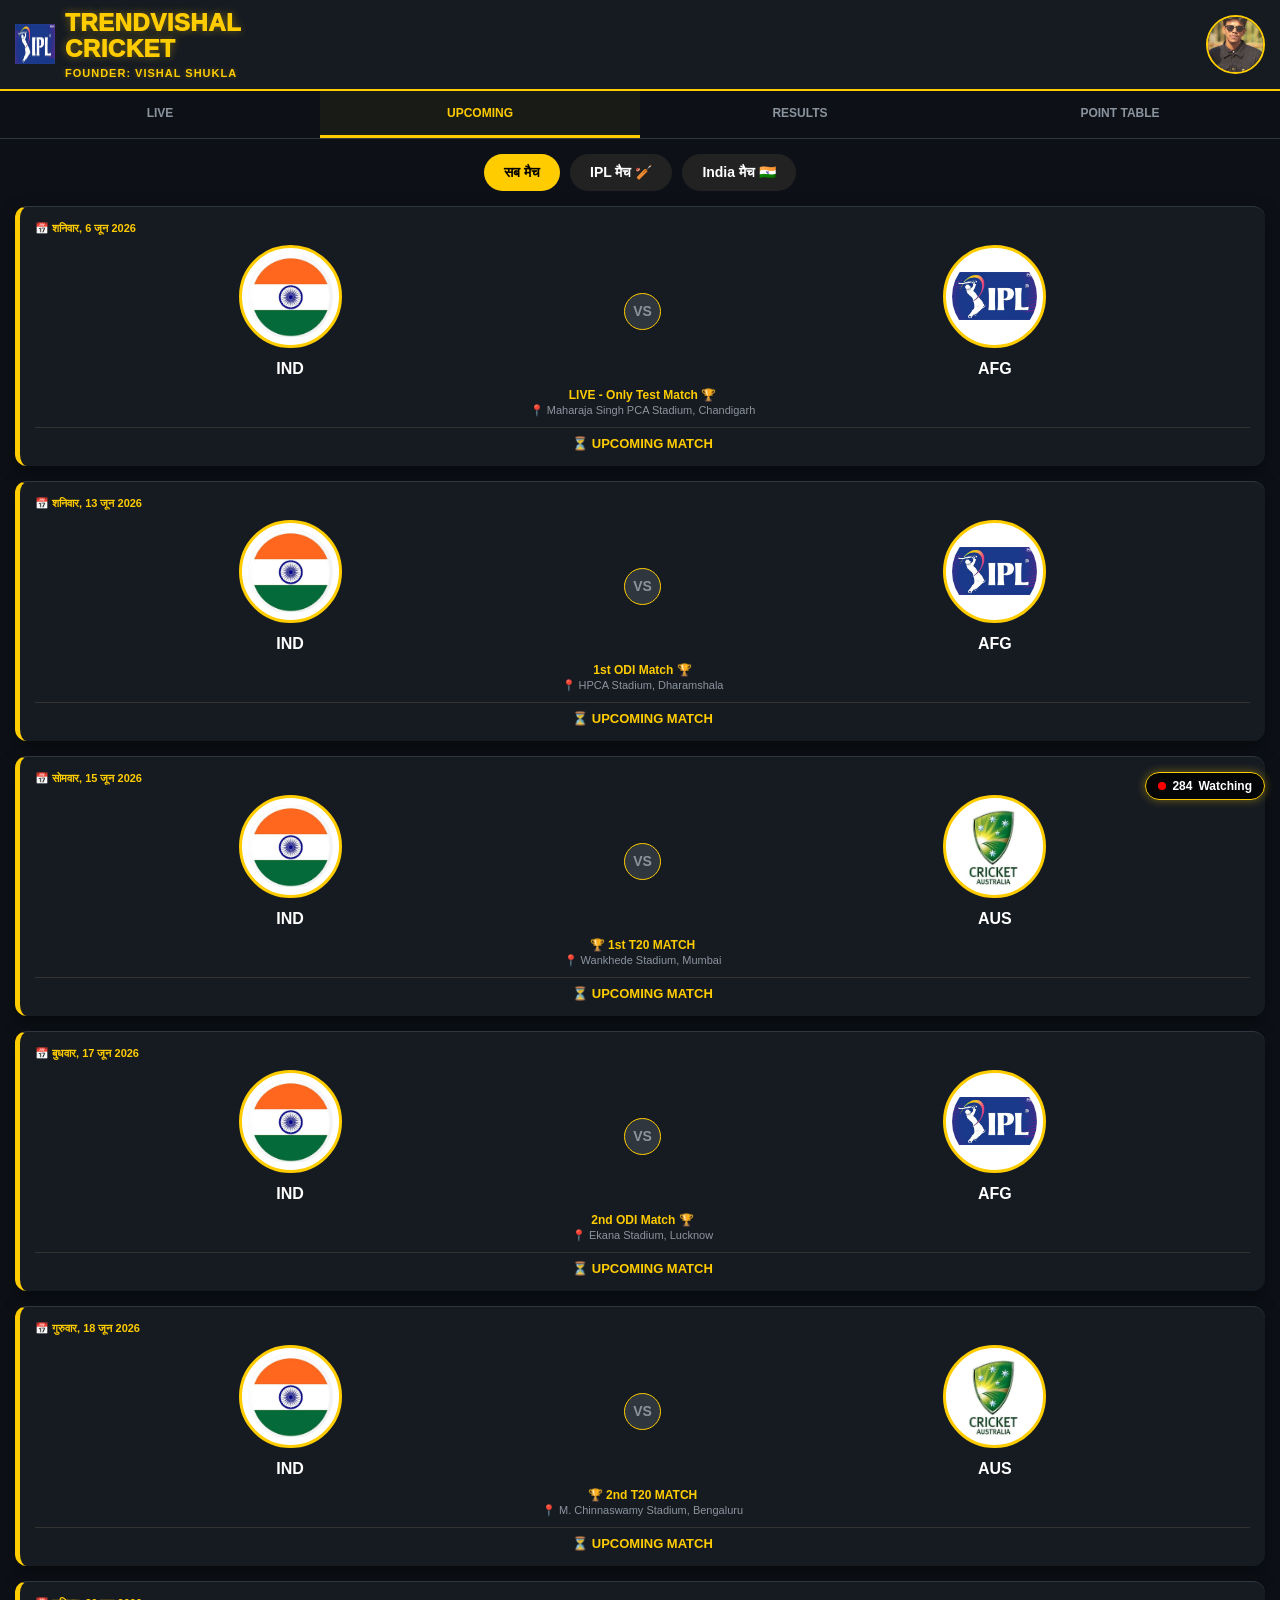
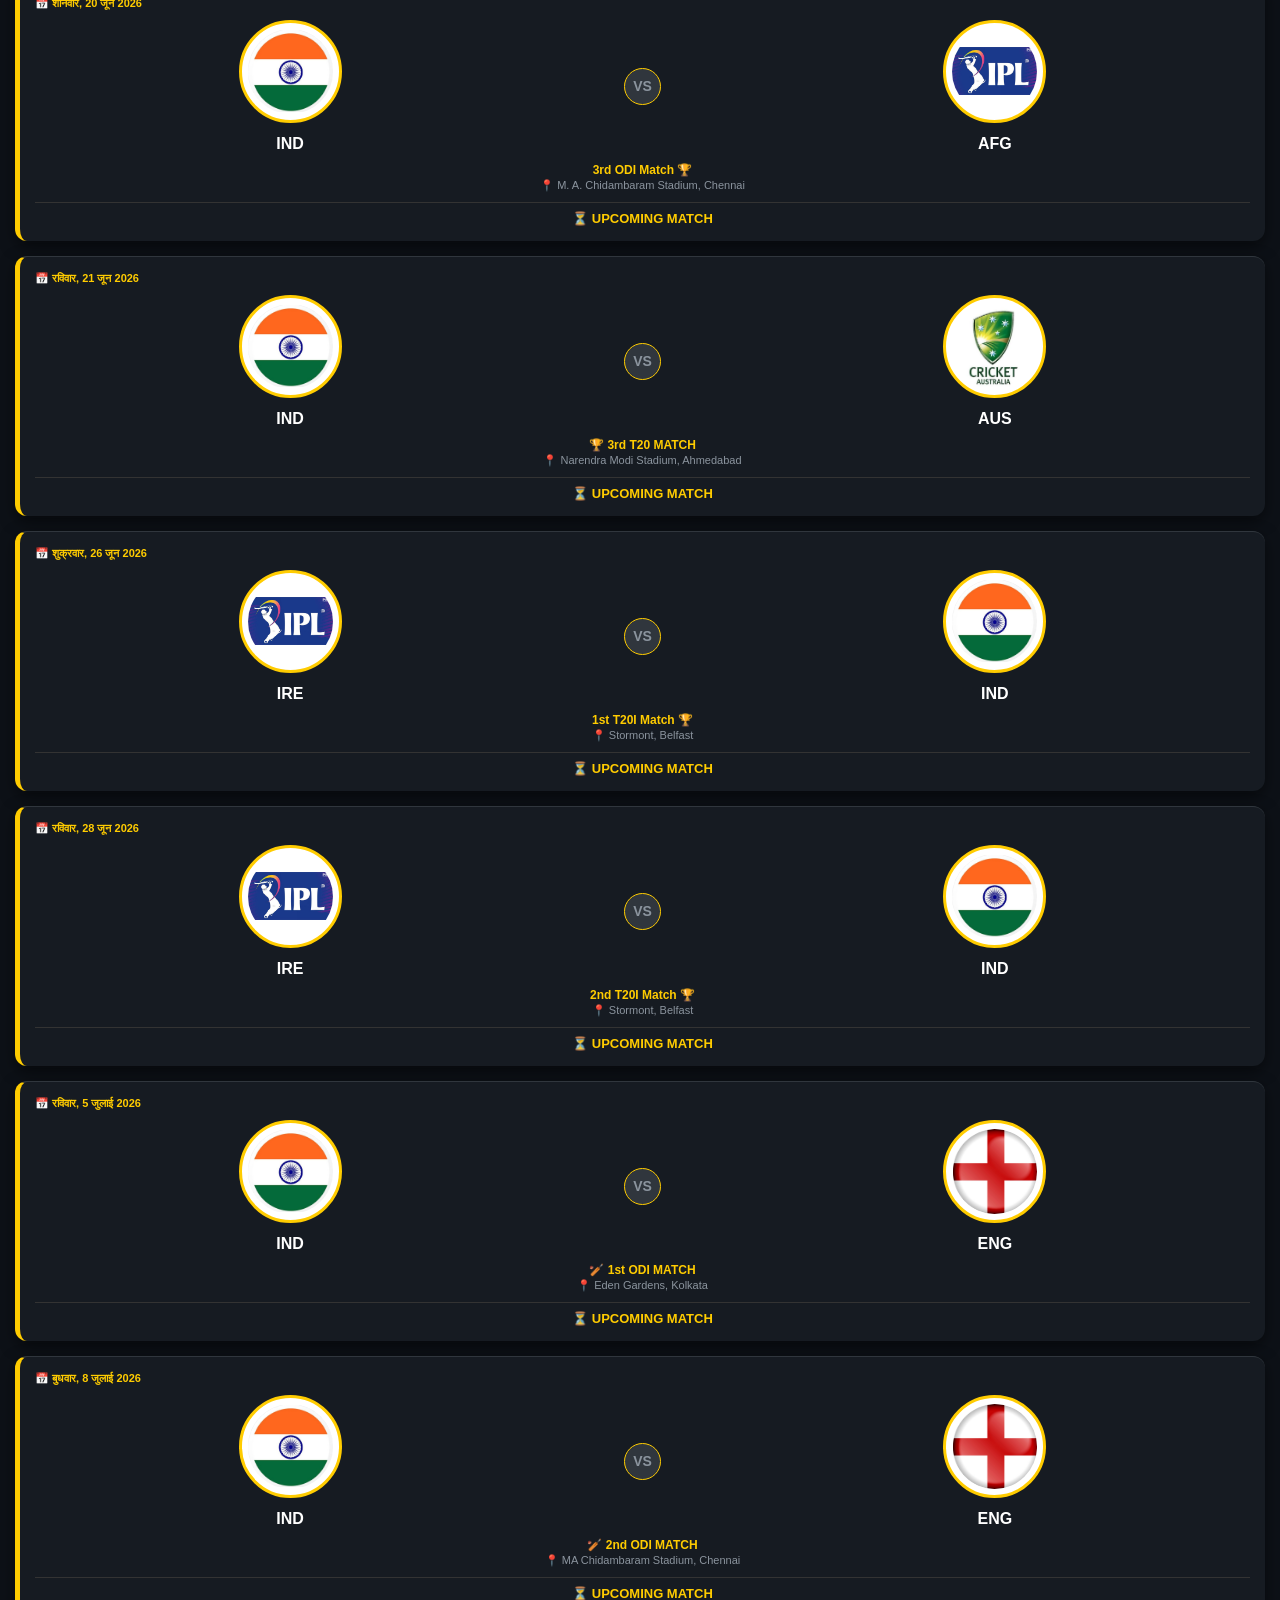
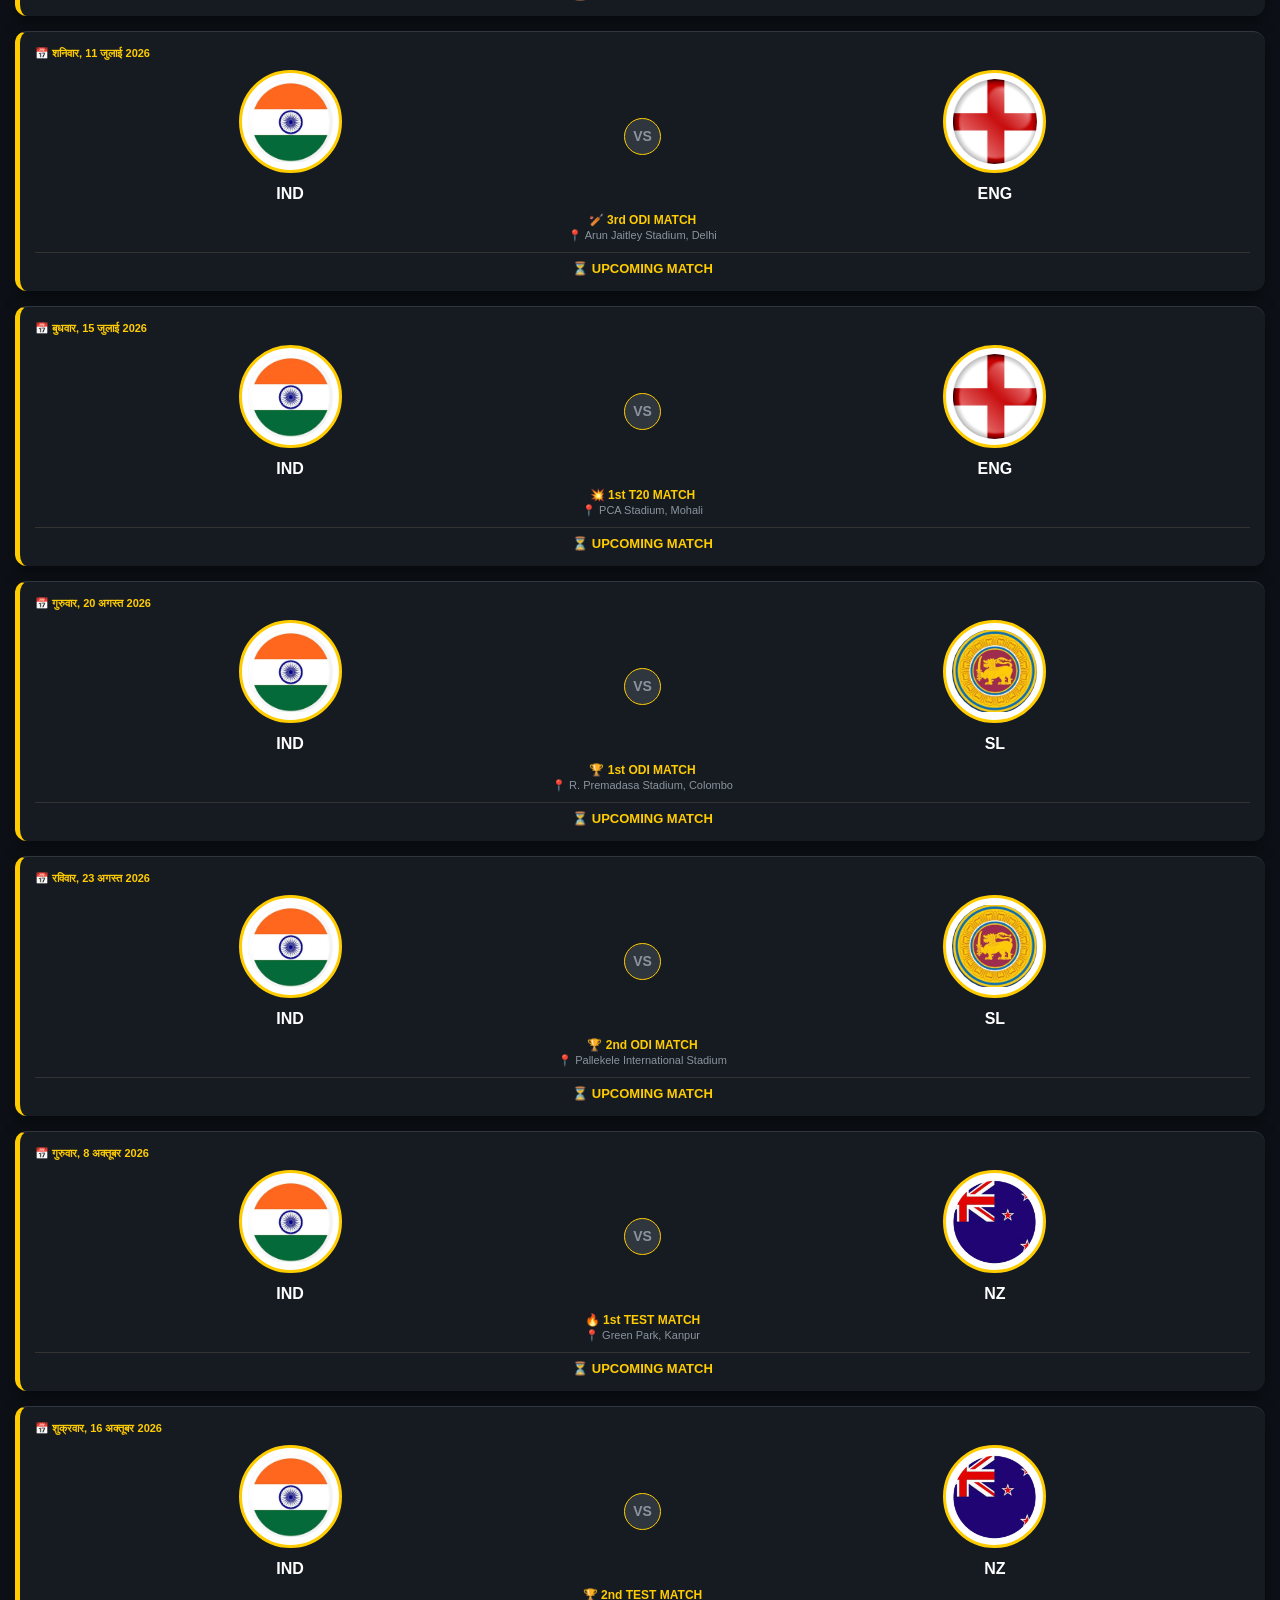
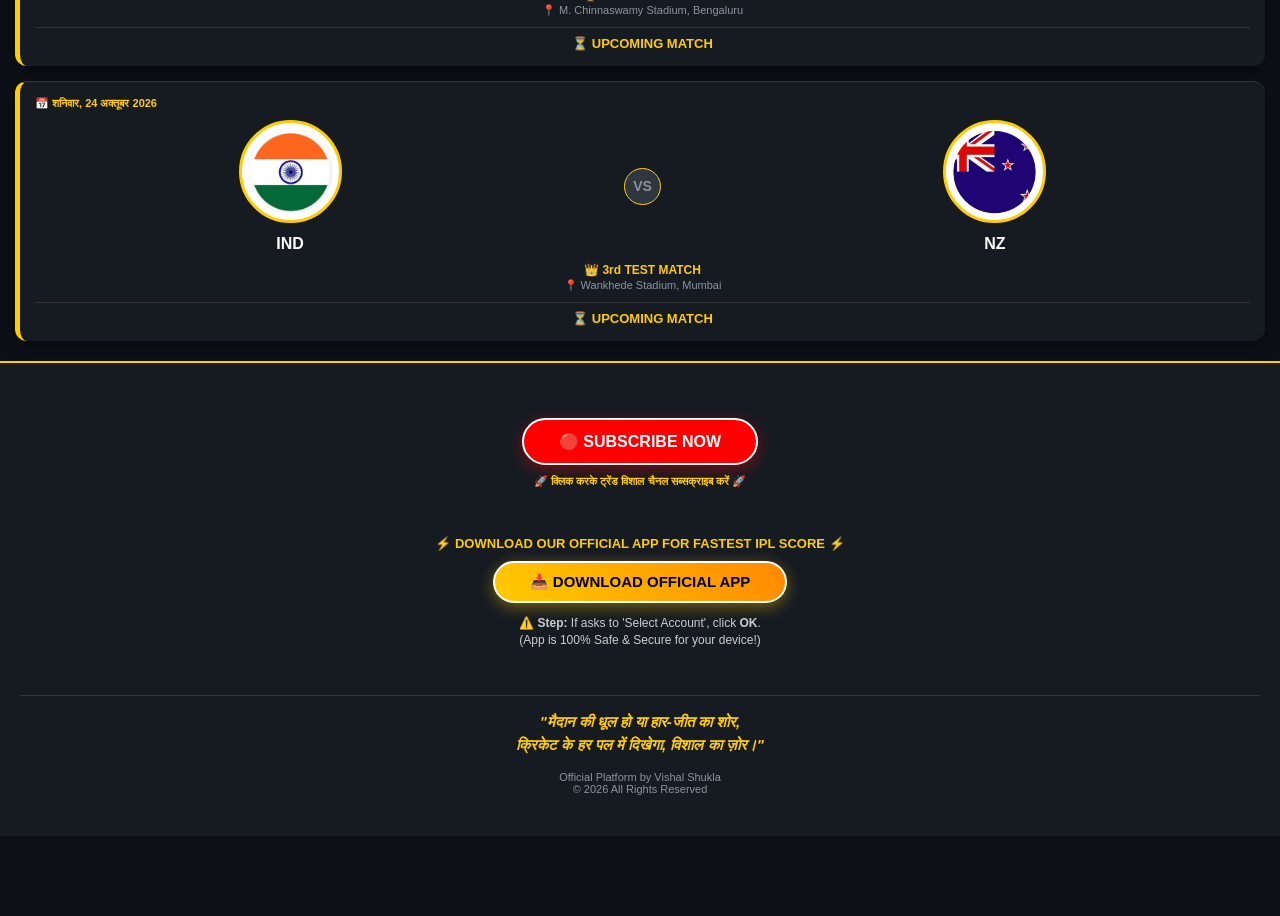
==== index.html @ ac5421d1 "index.html" ====
<!DOCTYPE html>
<html lang="hi">
<head>
    <link rel="manifest" href="manifest.json">
    <script>
      let deferredPrompt;
      if ('serviceWorker' in navigator) {
        navigator.serviceWorker.register('/sw.js');
      }

      window.addEventListener('beforeinstallprompt', (e) => {
        e.preventDefault();
        deferredPrompt = e;
        
        const downloadBtn = document.querySelector('#download-btn');
        if(downloadBtn) {
          downloadBtn.addEventListener('click', (event) => {
            event.preventDefault();
            deferredPrompt.prompt();
            deferredPrompt.userChoice.then((choiceResult) => {
              if (choiceResult.outcome === 'accepted') {
                console.log('User installed the app');
              }
              deferredPrompt = null;
            });
          });
        }
      });
    </script>
    
    <meta charset="UTF-8">
    <meta name="viewport" content="width=device-width, initial-scale=1.0">
    <meta name="google-site-verification" content="GwlOOVxRX8yWPFRBxrWAhJrBlTpgyvsEW0vZ12aptig" />
    <title>TRENDVISHAL CRICKET</title>
    <meta name="description" content="ट्रेंड विशाल क्रिकेट ऐप - यहाँ पाएँ सबसे तेज़ लाइव क्रिकेट स्कोर और आईपीएल अपडेट।">
    <meta name="keywords" content="ट्रेंड विशाल क्रिकेट, Trend Vishal Cricket, TrendVishal Cricket, Vishal Shukla">
    <meta name="author" content="Vishal Shukla">

    <style>
        /* --- ⚡ ट्रेंड विशाल - प्रीमियम स्प्लैश स्क्रीन ⚡ --- */
        #loading-screen {
            position: fixed;
            top: 0; left: 0;
            width: 100vw; height: 100vh;
            background: #000;
            z-index: 99999;
            display: flex;
            justify-content: center;
            align-items: center;
            overflow: hidden;
            transition: opacity 0.5s ease;
        }

        #loading-screen img {
            width: 100vw; height: 100vh;
            object-fit: cover;
            animation: trendZoom 1.2s ease-out forwards;
        }

        #loading-screen::after {
            content: "";
            position: absolute;
            bottom: 15%;
            width: 45px; height: 45px;
            border: 4px solid rgba(255,255,255,0.2);
            border-top: 4px solid #ffcc00;
            border-radius: 50%;
            animation: spin 0.8s linear infinite;
            z-index: 100001;
        }

        @keyframes trendZoom {
            0% { opacity: 0; transform: scale(1.1); }
            100% { opacity: 1; transform: scale(1); }
        }

        @keyframes spin {
            0% { transform: rotate(0deg); }
            100% { transform: rotate(360deg); }
        }

        body { background: #0d1117; margin: 0; font-family: sans-serif; color: white; padding-bottom: 80px; }
        header { display: flex; align-items: center; justify-content: space-between; padding: 10px 15px; background: #161b22; border-bottom: 2px solid #ffcc00; position: sticky; top: 0; z-index: 1000; }
        .tabs { display: flex; background: #0d1117; border-bottom: 1px solid #30363d; position: sticky; top: 60px; z-index: 999; overflow-x: auto; }
        .tab-btn { flex: 1; min-width: 90px; padding: 15px 5px; text-align: center; color: #8b949e; font-weight: bold; font-size: 12px; cursor: pointer; border-bottom: 3px solid transparent; white-space: nowrap; }
        .tab-btn.active { color: #ffcc00; border-bottom: 3px solid #ffcc00; background: rgba(255, 204, 0, 0.05); }

        .match-card { background: #161b22; border-radius: 12px; padding: 15px; margin: 15px; border-left: 5px solid #ffcc00; border-top: 1px solid #30363d; box-shadow: 0 5px 15px rgba(0,0,0,0.5); }
        .date-header { color: #ffcc00; font-weight: bold; font-size: 11px; margin-bottom: 10px; display: block; text-transform: uppercase; }
        
        .teams-row { display: flex; align-items: center; justify-content: space-between; margin: 10px 0; }
        .team { text-align: center; width: 42%; }
        .team img { width: 85px; height: 85px; border-radius: 50%; background: #fff; padding: 6px; border: 3px solid #ffcc00; object-fit: contain; }
        .team-name { display: block; color: #fff; font-weight: bold; margin-top: 8px; font-size: 16px; }
        
        .vs-box { color: #8b949e; font-weight: 900; font-size: 14px; background: #30363d; width: 35px; height: 35px; display: flex; align-items: center; justify-content: center; border-radius: 50%; border: 1px solid #ffcc00; }
        .btn-live { background: #ffcc00; color: #000; text-decoration: none; display: block; width: 100%; text-align: center; padding: 12px; border-radius: 8px; font-weight: bold; margin-top: 12px; font-size: 14px; }
        .btn-highlight { background: #4285F4; color: white; text-decoration: none; display: block; width: 100%; text-align: center; padding: 10px; border-radius: 8px; font-weight: bold; margin-top: 10px; font-size: 13px; border: 1px solid #fff; }
        .win-text { color: #00ff00; font-weight: bold; font-size: 13px; text-transform: uppercase; margin-top: 10px; display: block; text-align: center; border-top: 1px solid #333; padding-top: 8px; }

        .footer { background: #161b22; padding: 30px 20px; text-align: center; border-top: 2px solid #ffcc00; margin-top: 20px; }
        .yt-btn { background: #ff0000; color: white; padding: 12px 25px; border-radius: 25px; text-decoration: none; font-weight: bold; display: inline-block; margin-top: 10px; box-shadow: 0 4px 10px rgba(255,0,0,0.3); }
        .live-dot { height: 8px; width: 8px; background: #ff4444; border-radius: 50%; display: inline-block; margin-right: 5px; animation: blink 1s infinite; }
        @keyframes blink { 0% {opacity: 1;} 50% {opacity: 0.3;} 100% {opacity: 1;} }
        .shayari { margin-top: 25px; font-style: italic; color: #ffcc00; font-size: 15px; line-height: 1.5; border-top: 1px solid #30363d; padding-top: 15px; font-weight: bold; }
    </style>
</head>
<body>
    <div id="loading-screen">
        <img src="splash.png" alt="TrendVishal Banner">
    </div>
    <header>
        <div style="display:flex; align-items:center;">
            <img src="ipl.jpeg" style="width: 40px; height: 40px; margin-right: 10px; vertical-align: middle;">
            <div>
                <h1 style="color:#ffcc00; font-size:24px; margin:0; font-weight:950; line-height:1.1; letter-spacing:0.5px; text-shadow: 0 0 8px rgba(255,204,0,0.4);">TRENDVISHAL<br>CRICKET</h1>
                <p style="margin:4px 0 0 0; font-size:11px; color:#ffcc00; font-weight:900; letter-spacing:1px; text-shadow: 0 0 5px rgba(255,204,0,0.3);">FOUNDER: VISHAL SHUKLA</p>
            </div>
        </div>
        <img src="vishal.jpg" alt="Vishal" style="width:55px; height:55px; border-radius:50%; border:2px solid #ffcc00; object-fit:cover; background:#fff;">
    </header>

    <div class="tabs">
        <div class="tab-btn active" onclick="showT('live', this)">LIVE</div>
        <div class="tab-btn" onclick="showT('upcoming', this)">UPCOMING</div>
        <div class="tab-btn" onclick="showT('results', this)">RESULTS</div>
        <div class="tab-btn" onclick="showT('points', this)">POINT TABLE</div>
    </div>

    <div class="category-container" style="display: flex; justify-content: center; gap: 10px; margin: 15px 0; padding: 0 10px;">
        <button onclick="filterMatches('all')" class="category-btn active" style="background: #ffcc00; color: #000; font-weight: bold; padding: 10px 20px; border: none; border-radius: 25px; cursor: pointer; font-size: 14px; transition: 0.3s;">सब मैच</button>
        <button onclick="filterMatches('ipl')" class="category-btn" style="background: #222; color: #fff; font-weight: bold; padding: 10px 20px; border: none; border-radius: 25px; cursor: pointer; font-size: 14px; transition: 0.3s;">IPL मैच 🏏</button>
        <button onclick="filterMatches('india')" class="category-btn" style="background: #222; color: #fff; font-weight: bold; padding: 10px 20px; border: none; border-radius: 25px; cursor: pointer; font-size: 14px; transition: 0.3s;">India मैच 🇮🇳</button>
    </div>
    
    <div id="live-sec" class="match-section" style="display:block; padding: 15px; text-align: center;"></div>

    <div id="upcoming-sec" class="match-section" style="display:none;"></div>
    <div id="results-sec" class="match-section" style="display:none;"></div>

    <div id="points-sec" class="match-section" style="display:none; text-align:center; padding: 40px 15px; width: 100%; margin: 0 auto; box-sizing: border-box;">
        <img src="https://upload.wikimedia.org/wikipedia/en/thumb/8/84/Indian_Premier_League_Official_Logo.svg/1200px-Indian_Premier_League_Official_Logo.svg.png" style="width:65px; margin-bottom:15px; background:#fff; padding:5px; border-radius:10px; display:inline-block;">
        <h2 style="color:#ffcc00; font-size:22px; margin:0 0 10px 0; width:100%;">IPL 2026 POINT TABLE</h2>
        <p style="color:#8b949e; font-size:14px; margin-bottom:25px; width:100%;">लेटेस्ट रैंकिंग और पॉइंट्स देखने के लिए <br>नीचे बटन पर क्लिक करें।</p>
        <a href="https://www.google.com/search?q=ipl+2026+point+table" target="_blank" 
           style="background:#ffcc00; color:#000; text-decoration:none; padding:15px 30px; border-radius:30px; font-weight:bold; display:inline-block; font-size:16px; box-shadow: 0 5px 15px rgba(255,204,0,0.4); border: 2px solid #fff;">
           VIEW POINT TABLE 📊
        </a>
    </div>

    <div class="footer">
        <div style="text-align: center; margin: 25px 0;">
            <a href="Https://youtube.com/@trend_vishal?si=thZwHeODvI6Yd7X7" 
               target="_blank"
               style="background: #ff0000; color: #fff; padding: 12px 35px; text-decoration: none; font-weight: 900; border-radius: 50px; display: inline-block; font-size: 16px; text-transform: uppercase; box-shadow: 0 4px 15px rgba(255, 0, 0, 0.4); border: 2px solid #fff; animation: vishalPulse 2s infinite; font-family: 'Arial', sans-serif;">
                🔴 SUBSCRIBE NOW
            </a>
            <p style="color: #ffcc00; font-size: 11px; margin-top: 10px; font-weight: bold;">
                🚀 क्लिक करके ट्रेंड विशाल चैनल सब्सक्राइब करें 🚀
            </p>
        </div>

        <div style="text-align: center; margin: 20px 0; padding: 10px;">
            <p style="color: #ffcc00; font-size: 13px; margin-bottom: 10px; font-weight: 900; text-transform: uppercase;">⚡ Download Our OFFICIAL APP for Fastest IPL Score ⚡</p>
            <a href="#" id="download-btn" target="_self"
               style="background: linear-gradient(45deg, #ffcc00, #ff8800); color: #000; padding: 10px 35px; text-decoration: none; font-weight: 900; border-radius: 50px; display: inline-block; font-size: 15px; text-transform: uppercase; box-shadow: 0 4px 15px rgba(255, 204, 0, 0.4); border: 2px solid #fff; animation: vishalPulse 2s infinite;">
                📥 DOWNLOAD OFFICIAL APP
            </a>
            <p style="color: #ccc; font-size: 12px; margin-top: 12px; line-height: 1.4; font-family: sans-serif; font-weight: 500;">
                ⚠️ <b>Step:</b> If asks to 'Select Account', click <b>OK</b>.<br>
                (App is 100% Safe & Secure for your device!)
            </p>
        </div>

        <style>
        @keyframes vishalPulse {
          0% { transform: scale(1); }
          50% { transform: scale(1.05); }
          100% { transform: scale(1); }
        }
        </style>

        <div class="shayari">
            "मैदान की धूल हो या हार-जीत का शोर,<br>
            क्रिकेट के हर पल में दिखेगा, विशाल का ज़ोर।"
        </div>
        <p style="margin-top:15px; font-size:11px; color:#8b949e;">Official Platform by Vishal Shukla<br>© 2026 All Rights Reserved</p>
    </div>

    <script>
                const logos = {
            GT: `gt.jpeg`,
            CSK: `csk.png`,
            PBKS: `pbks.png`,
            KKR: `kkr.png`,
            MI: `mi.jpeg`,
            IPL: `ipl.jpeg`,
            RCB: "rcb.png",
            RR: "rr.png",
            DC: "dc.jpg",
            LSG: "lsg.jpg",
            SRH: "srh.jpg",
            IND: "india.png",
            AUS: "australia.png",
            PAK: "pakistan.png",
            ENG: "england.png",
            SL: "srilanka.png",
            NZ: "newzealand.png",
            SA: "southafrica.png"
        };
        

        // 🏏 1. आईपीएल के मैचों का डेटा
        const iplMatches = [
            { t1: "GT", t2: "RCB", date: "2026-05-31T19:30:00", win: "ROYAL CHALLENGERS BENGALURU WON BY 5 WICKETS (GT: 155/8, RCB: 161/5)", venue: "Narendra Modi Stadium, Ahmedabad" },
            { t1: "GT", t2: "RR", date: "2026-05-29T19:30:00", win: "GUJARAT TITANS WON BY 4 WICKETS (RR: 214/6, GT: 215/2)" },
            { t1: "SRH", t2: "RR", date: "2026-05-27T19:30:00", win: "RAJASTHAN ROYALS WON BY 47 RUNS (RR: 243/8, SRH: 196/10)" },
            { t1: "RCB", t2: "GT", date: "2026-05-26T19:30:00", win: "ROYAL CHALLENGERS BENGALURU WON BY 92 RUNS (RCB: 254/5, GT: 162/10)" },
            { t1: "KKR", t2: "DC", date: "2026-05-24T19:30:00", win: "DELHI CAPITALS WON BY 40 RUNS (DC: 203/5, KKR: 163/10)" },
            { t1: "MI", t2: "RR", date: "2026-05-24T15:30:00", win: "RAJASTHAN ROYALS WON BY 30 RUNS (RR: 205/8, MI: 175/9)" },
            { t1: "LSG", t2: "PBKS", date: "2026-05-23T19:30:00", win: "PUNJAB KINGS WON BY 7 WICKETS (LSG: 196/6, PBKS: 200/3)" },
            { t1: "SRH", t2: "RCB", date: "2026-05-22T19:30:00", win: "SUNRISERS HYDERABAD WON BY 55 RUNS (SRH: 255/4, RCB: 200/4)" },
            { t1: "GT", t2: "CSK", date: "2026-05-21T19:30:00", win: "GUJARAT TITANS WON BY 89 RUNS (GT: 229/4, CSK: 140/10)" },
            { t1: "KKR", t2: "MI", date: "2026-05-20T19:30:00", win: "KOLKATA KNIGHT RIDERS WON BY 4 WICKETS (MI: 147/8, KKR: 148/6)" },
            { t1: "RR", t2: "LSG", date: "2026-05-19T19:30:00", win: "RAJASTHAN ROYALS WON BY 7 WICKETS (LSG: 220/5, RR: 225/3)" },       
            { t1: "SRH", t2: "CSK", date: "2026-05-18T19:30:00", win: "SRH WON BY 5 WICKETS (CSK: 180/7, SRH: 181/5)" },
            { t1: "DC", t2: "RR", date: "2026-05-17T19:30:00", win: "DC WON BY 5 WICKETS (RR: 193/8, DC: 197/5)" },
            { t1: "PBKS", t2: "RCB", date: "2026-05-17T15:30:00", win: "RCB WON BY 23 RUNS (RCB: 222/4, PBKS: 199/8)" },
            { t1: "KKR", t2: "GT", date: "2026-05-16T19:30:00", win: "KKR WON BY 29 RUNS (KKR: 247/2, GT: 218/4)" },
            { t1: "LSG", t2: "CSK", date: "2026-05-15T19:30:00", win: "LSG WON BY 7 WICKETS (CSK: 187/5, LSG: 188/3)" },
            { t1: "PBKS", t2: "MI", date: "2026-05-14T19:30:00", win: "MI WON BY 6 WICKETS (PBKS: 200/8, MI: 205/4)" },
            { t1: "RCB", t2: "KKR", date: "2026-05-13T19:30:00", win: "RCB WON BY 6 WICKETS (KKR: 192/4, RCB: 194/4)" },
            { t1: "GT", t2: "SRH", date: "2026-05-12T19:30:00", win: "GT WON BY 82 RUNS (GT: 168/5, SRH: 86/10)" },
            { t1: "PBKS", t2: "DC", date: "2026-05-11T19:30:00", win: "DC WON BY 3 WICKETS (PBKS: 210/5, DC: 216/7)" },
            { t1: "RCB", t2: "MI", date: "2026-05-10T19:30:00", win: "RCB WON BY 2 WICKETS (MI: 166/7, RCB: 167/8)" },
            { t1: "CSK", t2: "LSG", date: "2026-05-10T15:30:00", win: "CSK WON BY 5 WICKETS (LSG: 203/8, CSK: 208/5)" },
            { t1: "RR", t2: "GT", date: "2026-05-09T19:30:00", win: "GT WON BY 77 RUNS (GT: 229/4, RR: 152/10)" },
            { t1: "DC", t2: "KKR", date: "2026-05-08T19:30:00", win: "KKR WON BY 8 WICKETS (DC: 142/8, KKR: 147/2)" },
            { t1: "LSG", t2: "RCB", date: "2026-05-07T19:30:00", win: "LSG WON BY 9 RUNS (DLS) (LSG: 209/3, RCB: 203/6)" },
            { t1: "SRH", t2: "PBKS", date: "2026-05-06T19:30:00", win: "SRH WON BY 33 RUNS (SRH: 235/4, PBKS: 202/7)" },
            { t1: "DC", t2: "CSK", date: "2026-05-05T19:30:00", win: "CSK WON BY 8 WICKETS (DC: 155/7, CSK: 159/2)" },
            { t1: "MI", t2: "LSG", date: "2026-05-04T19:30:00", win: "MI WON BY 6 WICKETS (LSG: 228/5, MI: 229/4)" },
            { t1: "GT", t2: "PBKS", date: "2026-04-03T19:30:00", win: "GT WON BY 4 WICKETS (PBKS: 163/9, GT: 167/6)" },
            { t1: "SRH", t2: "KKR", date: "2026-05-03T15:30:00", win: "KKR WON BY 7 WICKETS (SRH: 165/10, KKR: 169/3)" },
            { t1: "CSK", t2: "MI", date: "2026-05-02T19:30:00", win: "CSK WON BY 8 WICKETS (MI: 159/7, CSK: 160/2)" },
            { t1: "RR", t2: "DC", date: "2026-05-01T19:30:00", win: "DC WON BY 7 WICKETS (RR: 225/6, DC: 226/3)" },
            { t1: "GT", t2: "RCB", date: "2026-04-30T19:30:00", win: "GT WON BY 4 WICKETS (RCB: 155/10, GT: 158/6)" },
            { t1: "MI", t2: "SRH", date: "2026-04-29T19:30:00", win: "SRH WON BY 6 WICKETS (MI: 243/5, SRH: 249/4)" },
            { t1: "PBKS", t2: "RR", date: "2026-04-28T19:30:00", win: "RR WON BY 6 WICKETS (PBKS: 222/4, RR: 228/4)" },
            { t1: "DC", t2: "RCB", date: "2026-04-27T19:30:00", win: "RCB WON BY 9 WICKETS (DC: 75/10, RCB: 77/1)" },
            { t1: "LSG", t2: "KKR", date: "2026-04-26T19:30:00", win: "KKR WON BY SUPER OVER (LSG: 155/8, KKR: 155/7)" },
            { t1: "CSK", t2: "GT", date: "2026-04-26T15:30:00", win: "GT WON BY 8 WICKETS (CSK: 158/7, GT: 162/2)" },
            { t1: "RR", t2: "SRH", date: "2026-04-25T19:30:00", win: "SRH WON BY 5 WICKETS (RR: 228/6, SRH: 229/5)" },
            { t1: "DC", t2: "PBKS", date: "2026-04-25T15:30:00", win: "PBKS WON BY 6 WICKETS (DC: 264/2, PBKS: 265/4)" },
            { t1: "PBKS", t2: "CSK", date: "2026-04-15T19:30:00", win: "CSK WON BY 5 WICKETS" },
            { t1: "RCB", t2: "SRH", date: "2026-04-11T19:30:00", win: "RCB WON BY 23 RUNS" },
            { t1: "PBKS", t2: "SRH", date: "2026-04-11T19:30:00", win: "PBKS WON BY 6 WICKETS" },
            { t1: "RCB", t2: "RR", date: "2026-04-10T19:30:00", win: "RR WON BY 6 WICKETS" },
            { t1: "KKR", t2: "LSG", date: "2026-04-09T19:30:00", win: "LSG WON BY 3 WICKETS" },
            { t1: "GT", t2: "DC", date: "2026-04-08T19:30:00", win: "GT WON BY 1 RUN" },
            { t1: "RR", t2: "MI", date: "2026-04-07T19:30:00", win: "RR WON BY 27 RUNS" },
            { t1: "KKR", t2: "PBKS", date: "2026-04-06T19:30:00", win: "NO RESULT" },
            { t1: "RCB", t2: "CSK", date: "2026-04-05T19:30:00", win: "RCB WON BY 43 RUNS" },
            { t1: "SRH", t2: "LSG", date: "2026-04-05T15:30:00", win: "LSG WON BY 5 WICKETS" },
            { t1: "GT", t2: "RR", date: "2026-04-04T19:30:00", win: "RR WON BY 6 RUNS" },
            { t1: "MI", t2: "DC", date: "2026-04-04T15:30:00", win: "DC WON BY 6 WICKETS" },
            { t1: "CSK", t2: "PBKS", date: "2026-04-03T19:30:00", win: "PBKS WON BY 5 WICKETS" },
            { t1: "KKR", t2: "SRH", date: "2026-04-02T19:30:00", win: "SRH WON BY 65 RUNS" },
            { t1: "LSG", t2: "DC", date: "2026-04-01T19:30:00", win: "DC WON BY 6 WICKETS" },
            { t1: "RR", t2: "CSK", date: "2026-03-30T19:30:00", win: "RR WON BY 8 WICKETS" },
            { t1: "MI", t2: "KKR", date: "2026-03-29T19:30:00", win: "MI WON BY 6 WICKETS" },
            { t1: "RCB", t2: "SRH", date: "2026-03-28T19:30:00", win: "RCB WON BY 5 WICKETS" }
        ];

        // 🇮🇳 2. टीम इंडिया के मैच
        const indiaMatches = [
                    // 🏏 भारत बनाम अफगानिस्तान सीरीज (जून 2026)
        { t1: "IND", t2: "AFG", date: "2026-06-06T09:30:00", stage: "LIVE - Only Test Match 🏆", venue: "Maharaja Singh PCA Stadium, Chandigarh" },
        { t1: "IND", t2: "AFG", date: "2026-06-13T13:30:00", stage: "1st ODI Match 🏆", venue: "HPCA Stadium, Dharamshala" },
        { t1: "IND", t2: "AFG", date: "2026-06-17T13:30:00", stage: "2nd ODI Match 🏆", venue: "Ekana Stadium, Lucknow" },
        { t1: "IND", t2: "AFG", date: "2026-06-20T13:30:00", stage: "3rd ODI Match 🏆", venue: "M. A. Chidambaram Stadium, Chennai" },

        // 🇮🇪 भारत का आयरलैंड दौरा (जून 2026)
        { t1: "IRE", t2: "IND", date: "2026-06-26T19:30:00", stage: "1st T20I Match 🏆", venue: "Stormont, Belfast" },
        { t1: "IRE", t2: "IND", date: "2026-06-28T19:30:00", stage: "2nd T20I Match 🏆", venue: "Stormont, Belfast" },
            
            { t1: "IND", t2: "AUS", date: "2026-06-15T19:30:00", stage: "🏆 1st T20 MATCH", venue: "Wankhede Stadium, Mumbai" },
            { t1: "IND", t2: "AUS", date: "2026-06-18T19:30:00", stage: "🏆 2nd T20 MATCH", venue: "M. Chinnaswamy Stadium, Bengaluru" },
            { t1: "IND", t2: "AUS", date: "2026-06-21T19:30:00", stage: "🏆 3rd T20 MATCH", venue: "Narendra Modi Stadium, Ahmedabad" },
            { t1: "IND", t2: "ENG", date: "2026-07-05T19:30:00", stage: "🏏 1st ODI MATCH", venue: "Eden Gardens, Kolkata" },
            { t1: "IND", t2: "ENG", date: "2026-07-08T19:30:00", stage: "🏏 2nd ODI MATCH", venue: "MA Chidambaram Stadium, Chennai" },
            { t1: "IND", t2: "ENG", date: "2026-07-11T19:30:00", stage: "🏏 3rd ODI MATCH", venue: "Arun Jaitley Stadium, Delhi" },
            { t1: "IND", t2: "ENG", date: "2026-07-15T19:30:00", stage: "💥 1st T20 MATCH", venue: "PCA Stadium, Mohali" },
            { t1: "IND", t2: "SL", date: "2026-08-20T19:30:00", stage: "🏆 1st ODI MATCH", venue: "R. Premadasa Stadium, Colombo" },
            { t1: "IND", t2: "SL", date: "2026-08-23T19:30:00", stage: "🏆 2nd ODI MATCH", venue: "Pallekele International Stadium" },
            { t1: "IND", t2: "NZ", date: "2026-10-08T09:30:00", stage: "🔥 1st TEST MATCH", venue: "Green Park, Kanpur" },
            { t1: "IND", t2: "NZ", date: "2026-10-16T09:30:00", stage: "🏆 2nd TEST MATCH", venue: "M. Chinnaswamy Stadium, Bengaluru" },
            { t1: "IND", t2: "NZ", date: "2026-10-24T09:30:00", stage: "👑 3rd TEST MATCH", venue: "Wankhede Stadium, Mumbai" },
            { t1: "IND", t2: "PAK", date: "2026-05-10T19:30:00", stage: "🏆 ASIA CUP (SUPER 4)", venue: "Eden Gardens, Kolkata", win: "INDIA WON BY 6 WICKETS 🇮🇳 (PAK: 152/10, IND: 154/4)" },
            { t1: "IND", t2: "SA", date: "2026-04-25T19:30:00", stage: "💥 T20 SERIES", venue: "JSCA Stadium, Ranchi", win: "INDIA WON BY 45 RUNS 🇮🇳 (IND: 198/5, SA: 153/8)" },
            { t1: "IND", t2: "AUS", date: "2026-03-15T19:30:00", stage: "🏏 ODI SERIES", venue: "MA Chidambaram Stadium, Chennai", win: "AUSTRALIA WON BY 2 WICKETS (IND: 242/10, AUS: 245/8)" },
            { t1: "IND", t2: "SL", date: "2026-02-28T19:30:00", stage: "🏆 T20 CUP", venue: "Wankhede Stadium, Mumbai", win: "INDIA WON BY 7 WICKETS 🇮🇳 (SL: 138/9, IND: 142/3)" },
            { t1: "IND", t2: "ENG", date: "2026-01-20T09:30:00", stage: "🔥 TEST MATCH", venue: "Narendra Modi Stadium, Ahmedabad", win: "INDIA WON BY AN INNINGS & 34 RUNS 🇮🇳" }
        ];

        let upcomingMatches = [];
        let sortedResults = [];
        let currentTab = 'live';

        window.showT = function(tabId, btn) {
            currentTab = tabId;
            const tabs = document.querySelectorAll('.tab-btn');
            tabs.forEach(t => t.classList.remove('active'));
            if(btn) btn.classList.add('active');

            const sections = document.querySelectorAll('.match-section');
            sections.forEach(s => s.style.display = 'none');

            const activeSec = document.getElementById(`${tabId}-sec`);
            if(activeSec) activeSec.style.display = 'block';
        };

        window.filterMatches = function(type) {
            const buttons = document.querySelectorAll('.category-btn');
            buttons.forEach(btn => {
                btn.classList.remove('active');
                btn.style.background = '#222';
                btn.style.color = '#fff';
            });

            let selectedData = [];
            if (type === 'all') {
                selectedData = [...iplMatches, ...indiaMatches];
            } else if (type === 'ipl') {
                selectedData = [...iplMatches];
            } else if (type === 'india') {
                selectedData = [...indiaMatches];
            }

            upcomingMatches = selectedData.filter(m => !m.win).sort((a, b) => new Date(a.date) - new Date(b.date));
            sortedResults = selectedData.filter(m => m.win).sort((a, b) => new Date(b.date) - new Date(a.date));

            renderMatchCards();
        };

        function renderMatchCards() {
            const liveSec = document.getElementById('live-sec');
            const upcomingSec = document.getElementById('upcoming-sec');
            const resultsSec = document.getElementById('results-sec');
            
            if(upcomingSec) upcomingSec.innerHTML = "";
            if(resultsSec) resultsSec.innerHTML = "";

            upcomingMatches.forEach(m => {
                if(upcomingSec) upcomingSec.innerHTML += createCardHtml(m, false);
            });

            sortedResults.forEach(m => {
                if(resultsSec) resultsSec.innerHTML += createCardHtml(m, true);
            });

            if (liveSec) {
                const hasLiveCard = liveSec.querySelector('.match-card') !== null;
                if (!hasLiveCard) {
                    liveSec.innerHTML = `
                        <div style="padding: 40px 20px; background: #161b22; border-radius: 12px; border: 1px dashed #ffcc00; margin: 15px;">
                            <h2 style="color: #ffcc00; font-size: 22px; font-weight: 900; margin: 0 0 10px 0; letter-spacing: 1px;">🚫 NO LIVE MATCH TODAY</h2>
                            <p style="color: #8b949e; font-size: 13px; margin: 0;">आज कोई लाइव मैच नहीं है। आगामी और पुराने मैचों के परिणाम देखने के लिए ऊपर टैब बदलें।</p>
                        </div>
                    `;
                }
            }
        }

                function createCardHtml(m, isResult) {
            const logo1 = logos[m.t1] || 'ipl.jpeg';
            const logo2 = logos[m.t2] || 'ipl.jpeg';
            const matchDate = new Date(m.date).toLocaleDateString('hi-IN', { weekday: 'long', year: 'numeric', month: 'long', day: 'numeric' });
            return `
                <div class="match-card">
                    <span class="date-header">📅 ${matchDate}</span>
                    <div class="teams-row">
                        <div class="team">
                            <img src="${logo1}" alt="${m.t1}">
                            <span class="team-name">${m.t1}</span>
                        </div>
                        <div class="vs-box">VS</div>
                        <div class="team">
                            <img src="${logo2}" alt="${m.t2}">
                            <span class="team-name">${m.t2}</span>
                        </div>
                    </div>
                    <div style="color:#ffcc00; font-size:12px; font-weight:bold; margin-top:5px; text-align:center;">${m.stage || ''}</div>
                    <div style="color:#8b949e; font-size:11px; margin-top:2px; text-align:center;">📍 ${m.venue || ''}</div>
                    
                    ${isResult ? `
                        <span class="win-text">${m.win}</span>
                        <a href="https://www.google.com/search?q=${m.t1}+vs+${m.t2}+match+highlight" target="_blank" class="btn-highlight">
                            🎬 WATCH HIGHLIGHT
                        </a>
                        <a href="https://www.google.com/search?q=${m.t1}+vs+${m.t2}+match+details" target="_blank" class="btn-live" style="margin-top:8px; background:#30363d; color:#fff; border:1px solid #ffcc00;">
                            📊 VIEW DETAILS
                        </a>
                    ` : `
                        <span class="win-text" style="color:#ffcc00;">⏳ UPCOMING MATCH</span>
                    `}
                </div>
            `;
                }

        function hideTrendSplash() {
            var loader = document.getElementById("loading-screen");
            if (loader) {
                loader.style.opacity = "0";
                setTimeout(function() {
                    loader.style.display = "none";
                }, 500);
            }
        }

        window.addEventListener('load', function() {
            setTimeout(hideTrendSplash, 1500);
        });
        
        setTimeout(hideTrendSplash, 2500);

        // 🚀 ऐप ओपन होते ही 'सब मैच' ऑटोमैटिक चालू करने का कड़क लॉजिक
        function run() {
            filterMatches('all');

            const allBtn = document.querySelectorAll('.category-btn')[0];
            if (allBtn) {
                allBtn.style.background = '#ffcc00';
                allBtn.style.color = '#000';
            }

            const liveSec = document.getElementById('live-sec');
            const hasLiveMatch = liveSec && liveSec.querySelector('.match-card') !== null;

            if (!hasLiveMatch) {
                const upcomingBtn = document.querySelectorAll('.tab-btn')[1];
                showT('upcoming', upcomingBtn);
            } else {
                const liveBtn = document.querySelectorAll('.tab-btn')[0];
                showT('live', liveBtn);
            }
        }

        window.addEventListener('DOMContentLoaded', () => {
            run();
        });

        // 👆 स्वाइप फ़ंक्शन (ऑटो-क्लिक के साथ)
        let touchstartX = 0;
        let touchendX = 0;
        const tabsOrder = ['live', 'upcoming', 'results', 'points'];

        window.addEventListener('touchstart', e => {
            touchstartX = e.changedTouches[0].screenX;
        });

        window.addEventListener('touchend', e => {
            touchendX = e.changedTouches[0].screenX;
        });

        function handleSwipe() {
            let currentIndex = tabsOrder.indexOf(currentTab);
            
            if (touchendX < touchstartX - 80) {
                if (currentIndex < tabsOrder.length - 1) {
                    const nextTabId = tabsOrder[currentIndex + 1];
                    const nextBtn = document.querySelectorAll('.tab-btn')[currentIndex + 1];
                    showT(nextTabId, nextBtn);
                    
                    if (typeof filterMatches === 'function') {
                        filterMatches('all');
                        const allBtn = document.querySelectorAll('.category-btn')[0];
                        if (allBtn) {
                            allBtn.style.background = '#ffcc00';
                            allBtn.style.color = '#000';
                        }
                        const iplBtn = document.querySelectorAll('.category-btn')[1];
                        const indiaBtn = document.querySelectorAll('.category-btn')[2];
                        if(iplBtn) { iplBtn.style.background = ''; iplBtn.style.color = ''; }
                        if(indiaBtn) { indiaBtn.style.background = ''; indiaBtn.style.color = ''; }
                    }
                }
            }
            if (touchendX > touchstartX + 80) {
                if (currentIndex > 0) {
                    const prevTabId = tabsOrder[currentIndex - 1];
                    const prevBtn = document.querySelectorAll('.tab-btn')[currentIndex - 1];
                    showT(prevTabId, prevBtn);
                    
                    if (typeof filterMatches === 'function') {
                        filterMatches('all');
                        const allBtn = document.querySelectorAll('.category-btn')[0];
                        if (allBtn) {
                            allBtn.style.background = '#ffcc00';
                            allBtn.style.color = '#000';
                        }
                        const iplBtn = document.querySelectorAll('.category-btn')[1];
                        const indiaBtn = document.querySelectorAll('.category-btn')[2];
                        if(iplBtn) { iplBtn.style.background = ''; iplBtn.style.color = ''; }
                        if(indiaBtn) { indiaBtn.style.background = ''; indiaBtn.style.color = ''; }
                    }
                }
            }
        }
        
        window.addEventListener('touchend', e => {
            handleSwipe();
        });
    </script>
    <div id="fake-visitor-badge" style="position: fixed; bottom: 100px; right: 15px; background: rgba(0, 0, 0, 0.8); border: 1px solid #ffcc00; color: #fff; padding: 6px 12px; border-radius: 20px; font-size: 12px; font-weight: bold; z-index: 99999; display: flex; align-items: center; gap: 6px; box-shadow: 0 0 10px rgba(255, 204, 0, 0.4);">
    <span style="width: 8px; height: 8px; background: #ff0000; border-radius: 50%; display: inline-block; animation: fakeBlink 1s infinite;"></span>
    <span id="fake-count">284</span> Watching
</div>

<style>
@keyframes fakeBlink {
    0% { opacity: 1; }
    50% { opacity: 0.3; }
    100% { opacity: 1; }
}
</style>

<script>
// टाइम-बेस्ड ऑटोमैटिक नंबर बदलने का स्मार्ट लॉजिक
setInterval(() => {
    const countElement = document.getElementById('fake-count');
    if(countElement) {
        const currentHour = new Date().getHours();
        let minLimit = 200;
        let maxLimit = 400;
        let change = 0;

        // अगर मैच का टाइम है (शाम 7 बजे से रात 11:59 तक)
        if (currentHour >= 19 && currentHour <= 23) {
            minLimit = 1200;
            maxLimit = 1800;
            // मैच के टाइम ज़्यादा उतार-चढ़ाव (-20 से +45 के बीच भारी जंप)
            change = Math.floor(Math.random() * 66) - 20; 
        } else {
            // नॉर्मल टाइम में कम उतार-चढ़ाव (-5 से +10 के बीच हल्का जंप)
            change = Math.floor(Math.random() * 16) - 5; 
        }

        let currentCount = parseInt(countElement.innerText);
        
        // अगर नंबर लिमिट से एकदम बाहर है, तो उसे बीच में लाएं
        if (currentCount < minLimit || currentCount > maxLimit) {
            currentCount = Math.floor(Math.random() * (maxLimit - minLimit + 1)) + minLimit;
        } else {
            currentCount = currentCount + change;
            
            // लिमिट के अंदर ही रोक कर रखें
            if (currentCount < minLimit) currentCount = minLimit + Math.floor(Math.random() * 25);
            if (currentCount > maxLimit) currentCount = maxLimit - Math.floor(Math.random() * 25);
        }
        
        countElement.innerText = currentCount;
    }
}, 4000); // हर 4 सेकंड में अपडेट
        </script>
    
</body>
</html>
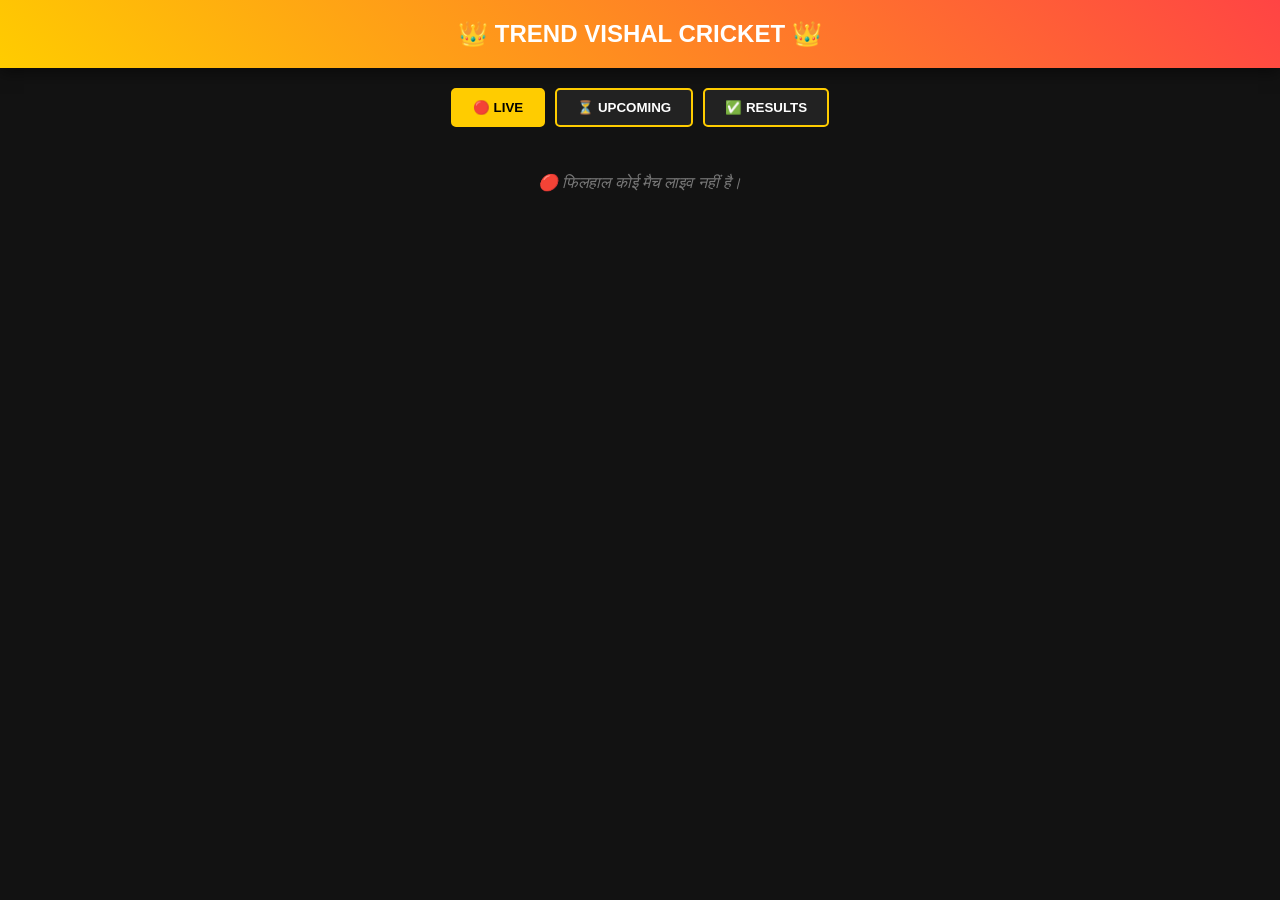
==== commit a1e67e03: "index.html" ====
--- a/index.html
+++ b/index.html
@@ -1,568 +1,200 @@
 <!DOCTYPE html>
 <html lang="hi">
 <head>
-    <link rel="manifest" href="manifest.json">
-    <script>
-      let deferredPrompt;
-      if ('serviceWorker' in navigator) {
-        navigator.serviceWorker.register('/sw.js');
-      }
-
-      window.addEventListener('beforeinstallprompt', (e) => {
-        e.preventDefault();
-        deferredPrompt = e;
-        
-        const downloadBtn = document.querySelector('#download-btn');
-        if(downloadBtn) {
-          downloadBtn.addEventListener('click', (event) => {
-            event.preventDefault();
-            deferredPrompt.prompt();
-            deferredPrompt.userChoice.then((choiceResult) => {
-              if (choiceResult.outcome === 'accepted') {
-                console.log('User installed the app');
-              }
-              deferredPrompt = null;
-            });
-          });
-        }
-      });
-    </script>
-    
     <meta charset="UTF-8">
     <meta name="viewport" content="width=device-width, initial-scale=1.0">
-    <meta name="google-site-verification" content="GwlOOVxRX8yWPFRBxrWAhJrBlTpgyvsEW0vZ12aptig" />
-    <title>TRENDVISHAL CRICKET</title>
-    <meta name="description" content="ट्रेंड विशाल क्रिकेट ऐप - यहाँ पाएँ सबसे तेज़ लाइव क्रिकेट स्कोर और आईपीएल अपडेट।">
-    <meta name="keywords" content="ट्रेंड विशाल क्रिकेट, Trend Vishal Cricket, TrendVishal Cricket, Vishal Shukla">
-    <meta name="author" content="Vishal Shukla">
-
+    <title>TREND VISHAL CRICKET</title>
     <style>
-        /* --- ⚡ ट्रेंड विशाल - प्रीमियम स्प्लैश स्क्रीन ⚡ --- */
-        #loading-screen {
-            position: fixed;
-            top: 0; left: 0;
-            width: 100vw; height: 100vh;
-            background: #000;
-            z-index: 99999;
+        /* 🎨 बेसिक कड़क डिज़ाइन */
+        body {
+            margin: 0;
+            font-family: 'Segoe UI', Tahoma, Geneva, Verdana, sans-serif;
+            background-color: #121212;
+            color: #fff;
+            text-align: center;
+        }
+        header {
+            background: linear-gradient(45deg, #ffcc00, #ff4444);
+            padding: 20px;
+            font-size: 24px;
+            font-weight: bold;
+            box-shadow: 0 4px 15px rgba(0,0,0,0.5);
+        }
+        .tabs {
             display: flex;
             justify-content: center;
-            align-items: center;
-            overflow: hidden;
-            transition: opacity 0.5s ease;
-        }
-
-        #loading-screen img {
-            width: 100vw; height: 100vh;
-            object-fit: cover;
-            animation: trendZoom 1.2s ease-out forwards;
-        }
-
-        #loading-screen::after {
-            content: "";
-            position: absolute;
-            bottom: 15%;
-            width: 45px; height: 45px;
-            border: 4px solid rgba(255,255,255,0.2);
-            border-top: 4px solid #ffcc00;
-            border-radius: 50%;
-            animation: spin 0.8s linear infinite;
-            z-index: 100001;
-        }
-
-        @keyframes trendZoom {
-            0% { opacity: 0; transform: scale(1.1); }
-            100% { opacity: 1; transform: scale(1); }
-        }
-
-        @keyframes spin {
-            0% { transform: rotate(0deg); }
-            100% { transform: rotate(360deg); }
-        }
-
-        body { background: #0d1117; margin: 0; font-family: sans-serif; color: white; padding-bottom: 80px; }
-        header { display: flex; align-items: center; justify-content: space-between; padding: 10px 15px; background: #161b22; border-bottom: 2px solid #ffcc00; position: sticky; top: 0; z-index: 1000; }
-        .tabs { display: flex; background: #0d1117; border-bottom: 1px solid #30363d; position: sticky; top: 60px; z-index: 999; overflow-x: auto; }
-        .tab-btn { flex: 1; min-width: 90px; padding: 15px 5px; text-align: center; color: #8b949e; font-weight: bold; font-size: 12px; cursor: pointer; border-bottom: 3px solid transparent; white-space: nowrap; }
-        .tab-btn.active { color: #ffcc00; border-bottom: 3px solid #ffcc00; background: rgba(255, 204, 0, 0.05); }
-
-        .match-card { background: #161b22; border-radius: 12px; padding: 15px; margin: 15px; border-left: 5px solid #ffcc00; border-top: 1px solid #30363d; box-shadow: 0 5px 15px rgba(0,0,0,0.5); }
-        .date-header { color: #ffcc00; font-weight: bold; font-size: 11px; margin-bottom: 10px; display: block; text-transform: uppercase; }
-        
-        .teams-row { display: flex; align-items: center; justify-content: space-between; margin: 10px 0; }
-        .team { text-align: center; width: 42%; }
-        .team img { width: 85px; height: 85px; border-radius: 50%; background: #fff; padding: 6px; border: 3px solid #ffcc00; object-fit: contain; }
-        .team-name { display: block; color: #fff; font-weight: bold; margin-top: 8px; font-size: 16px; }
-        
-        .vs-box { color: #8b949e; font-weight: 900; font-size: 14px; background: #30363d; width: 35px; height: 35px; display: flex; align-items: center; justify-content: center; border-radius: 50%; border: 1px solid #ffcc00; }
-        .btn-live { background: #ffcc00; color: #000; text-decoration: none; display: block; width: 100%; text-align: center; padding: 12px; border-radius: 8px; font-weight: bold; margin-top: 12px; font-size: 14px; }
-        .btn-highlight { background: #4285F4; color: white; text-decoration: none; display: block; width: 100%; text-align: center; padding: 10px; border-radius: 8px; font-weight: bold; margin-top: 10px; font-size: 13px; border: 1px solid #fff; }
-        .win-text { color: #00ff00; font-weight: bold; font-size: 13px; text-transform: uppercase; margin-top: 10px; display: block; text-align: center; border-top: 1px solid #333; padding-top: 8px; }
-
-        .footer { background: #161b22; padding: 30px 20px; text-align: center; border-top: 2px solid #ffcc00; margin-top: 20px; }
-        .yt-btn { background: #ff0000; color: white; padding: 12px 25px; border-radius: 25px; text-decoration: none; font-weight: bold; display: inline-block; margin-top: 10px; box-shadow: 0 4px 10px rgba(255,0,0,0.3); }
-        .live-dot { height: 8px; width: 8px; background: #ff4444; border-radius: 50%; display: inline-block; margin-right: 5px; animation: blink 1s infinite; }
-        @keyframes blink { 0% {opacity: 1;} 50% {opacity: 0.3;} 100% {opacity: 1;} }
-        .shayari { margin-top: 25px; font-style: italic; color: #ffcc00; font-size: 15px; line-height: 1.5; border-top: 1px solid #30363d; padding-top: 15px; font-weight: bold; }
+            margin: 20px 0;
+        }
+        .tab-btn {
+            background-color: #222;
+            color: #fff;
+            border: 2px solid #ffcc00;
+            padding: 10px 20px;
+            margin: 0 5px;
+            cursor: pointer;
+            font-weight: bold;
+            border-radius: 5px;
+            transition: 0.3s;
+        }
+        .tab-btn.active {
+            background-color: #ffcc00;
+            color: #000;
+        }
+        .match-section {
+            display: none;
+            max-width: 600px;
+            margin: 0 auto;
+            padding: 10px;
+        }
+        .match-card {
+            background-color: #1e1e1e;
+            border-radius: 10px;
+            padding: 15px;
+            margin-bottom: 15px;
+            box-shadow: 0 4px 8px rgba(0,0,0,0.3);
+            border-left: 5px solid #ffcc00;
+            text-align: left;
+        }
+        .match-teams {
+            font-size: 18px;
+            font-weight: bold;
+            color: #ffcc00;
+        }
+        .match-details {
+            font-size: 14px;
+            color: #aaa;
+            margin: 5px 0;
+        }
+        /* 🔴 चमकने वाला लाइव स्कोर बटन */
+        .live-score-btn {
+            display: inline-block;
+            background-color: #ff4444;
+            color: white;
+            text-decoration: none;
+            padding: 8px 15px;
+            font-weight: bold;
+            border-radius: 5px;
+            margin-top: 10px;
+            animation: blinkGlow 1.5s infinite alternate;
+        }
+        @keyframes blinkGlow {
+            0% { transform: scale(1); box-shadow: 0 0 5px #ff4444; }
+            100% { transform: scale(1.05); box-shadow: 0 0 15px #ff4444; }
+        }
+        .no-match {
+            color: #777;
+            font-style: italic;
+        }
     </style>
 </head>
 <body>
-    <div id="loading-screen">
-        <img src="splash.png" alt="TrendVishal Banner">
+
+    <header>👑 TREND VISHAL CRICKET 👑</header>
+
+    <!-- 📲 टैब सिस्टम -->
+    <div class="tabs">
+        <button class="tab-btn active" onclick="switchTab('live')">🔴 LIVE</button>
+        <button class="tab-btn" onclick="switchTab('upcoming')">⏳ UPCOMING</button>
+        <button class="tab-btn" onclick="switchTab('results')">✅ RESULTS</button>
     </div>
-    <header>
-        <div style="display:flex; align-items:center;">
-            <img src="ipl.jpeg" style="width: 40px; height: 40px; margin-right: 10px; vertical-align: middle;">
-            <div>
-                <h1 style="color:#ffcc00; font-size:24px; margin:0; font-weight:950; line-height:1.1; letter-spacing:0.5px; text-shadow: 0 0 8px rgba(255,204,0,0.4);">TRENDVISHAL<br>CRICKET</h1>
-                <p style="margin:4px 0 0 0; font-size:11px; color:#ffcc00; font-weight:900; letter-spacing:1px; text-shadow: 0 0 5px rgba(255,204,0,0.3);">FOUNDER: VISHAL SHUKLA</p>
-            </div>
-        </div>
-        <img src="vishal.jpg" alt="Vishal" style="width:55px; height:55px; border-radius:50%; border:2px solid #ffcc00; object-fit:cover; background:#fff;">
-    </header>
-
-    <div class="tabs">
-        <div class="tab-btn active" onclick="showT('live', this)">LIVE</div>
-        <div class="tab-btn" onclick="showT('upcoming', this)">UPCOMING</div>
-        <div class="tab-btn" onclick="showT('results', this)">RESULTS</div>
-        <div class="tab-btn" onclick="showT('points', this)">POINT TABLE</div>
-    </div>
-
-    <div class="category-container" style="display: flex; justify-content: center; gap: 10px; margin: 15px 0; padding: 0 10px;">
-        <button onclick="filterMatches('all')" class="category-btn active" style="background: #ffcc00; color: #000; font-weight: bold; padding: 10px 20px; border: none; border-radius: 25px; cursor: pointer; font-size: 14px; transition: 0.3s;">सब मैच</button>
-        <button onclick="filterMatches('ipl')" class="category-btn" style="background: #222; color: #fff; font-weight: bold; padding: 10px 20px; border: none; border-radius: 25px; cursor: pointer; font-size: 14px; transition: 0.3s;">IPL मैच 🏏</button>
-        <button onclick="filterMatches('india')" class="category-btn" style="background: #222; color: #fff; font-weight: bold; padding: 10px 20px; border: none; border-radius: 25px; cursor: pointer; font-size: 14px; transition: 0.3s;">India मैच 🇮🇳</button>
-    </div>
-    
-    <div id="live-sec" class="match-section" style="display:block; padding: 15px; text-align: center;"></div>
-
-    <div id="upcoming-sec" class="match-section" style="display:none;"></div>
-    <div id="results-sec" class="match-section" style="display:none;"></div>
-
-    <div id="points-sec" class="match-section" style="display:none; text-align:center; padding: 40px 15px; width: 100%; margin: 0 auto; box-sizing: border-box;">
-        <img src="https://upload.wikimedia.org/wikipedia/en/thumb/8/84/Indian_Premier_League_Official_Logo.svg/1200px-Indian_Premier_League_Official_Logo.svg.png" style="width:65px; margin-bottom:15px; background:#fff; padding:5px; border-radius:10px; display:inline-block;">
-        <h2 style="color:#ffcc00; font-size:22px; margin:0 0 10px 0; width:100%;">IPL 2026 POINT TABLE</h2>
-        <p style="color:#8b949e; font-size:14px; margin-bottom:25px; width:100%;">लेटेस्ट रैंकिंग और पॉइंट्स देखने के लिए <br>नीचे बटन पर क्लिक करें।</p>
-        <a href="https://www.google.com/search?q=ipl+2026+point+table" target="_blank" 
-           style="background:#ffcc00; color:#000; text-decoration:none; padding:15px 30px; border-radius:30px; font-weight:bold; display:inline-block; font-size:16px; box-shadow: 0 5px 15px rgba(255,204,0,0.4); border: 2px solid #fff;">
-           VIEW POINT TABLE 📊
-        </a>
-    </div>
-
-    <div class="footer">
-        <div style="text-align: center; margin: 25px 0;">
-            <a href="Https://youtube.com/@trend_vishal?si=thZwHeODvI6Yd7X7" 
-               target="_blank"
-               style="background: #ff0000; color: #fff; padding: 12px 35px; text-decoration: none; font-weight: 900; border-radius: 50px; display: inline-block; font-size: 16px; text-transform: uppercase; box-shadow: 0 4px 15px rgba(255, 0, 0, 0.4); border: 2px solid #fff; animation: vishalPulse 2s infinite; font-family: 'Arial', sans-serif;">
-                🔴 SUBSCRIBE NOW
-            </a>
-            <p style="color: #ffcc00; font-size: 11px; margin-top: 10px; font-weight: bold;">
-                🚀 क्लिक करके ट्रेंड विशाल चैनल सब्सक्राइब करें 🚀
-            </p>
-        </div>
-
-        <div style="text-align: center; margin: 20px 0; padding: 10px;">
-            <p style="color: #ffcc00; font-size: 13px; margin-bottom: 10px; font-weight: 900; text-transform: uppercase;">⚡ Download Our OFFICIAL APP for Fastest IPL Score ⚡</p>
-            <a href="#" id="download-btn" target="_self"
-               style="background: linear-gradient(45deg, #ffcc00, #ff8800); color: #000; padding: 10px 35px; text-decoration: none; font-weight: 900; border-radius: 50px; display: inline-block; font-size: 15px; text-transform: uppercase; box-shadow: 0 4px 15px rgba(255, 204, 0, 0.4); border: 2px solid #fff; animation: vishalPulse 2s infinite;">
-                📥 DOWNLOAD OFFICIAL APP
-            </a>
-            <p style="color: #ccc; font-size: 12px; margin-top: 12px; line-height: 1.4; font-family: sans-serif; font-weight: 500;">
-                ⚠️ <b>Step:</b> If asks to 'Select Account', click <b>OK</b>.<br>
-                (App is 100% Safe & Secure for your device!)
-            </p>
-        </div>
-
-        <style>
-        @keyframes vishalPulse {
-          0% { transform: scale(1); }
-          50% { transform: scale(1.05); }
-          100% { transform: scale(1); }
-        }
-        </style>
-
-        <div class="shayari">
-            "मैदान की धूल हो या हार-जीत का शोर,<br>
-            क्रिकेट के हर पल में दिखेगा, विशाल का ज़ोर।"
-        </div>
-        <p style="margin-top:15px; font-size:11px; color:#8b949e;">Official Platform by Vishal Shukla<br>© 2026 All Rights Reserved</p>
-    </div>
+
+    <!-- 📍 मैच सेक्शन्स -->
+    <div id="live-sec" class="match-section" style="display: block;"></div>
+    <div id="upcoming-sec" class="match-section"></div>
+    <div id="results-sec" class="match-section"></div>
 
     <script>
-                const logos = {
-            GT: `gt.jpeg`,
-            CSK: `csk.png`,
-            PBKS: `pbks.png`,
-            KKR: `kkr.png`,
-            MI: `mi.jpeg`,
-            IPL: `ipl.jpeg`,
-            RCB: "rcb.png",
-            RR: "rr.png",
-            DC: "dc.jpg",
-            LSG: "lsg.jpg",
-            SRH: "srh.jpg",
-            IND: "india.png",
-            AUS: "australia.png",
-            PAK: "pakistan.png",
-            ENG: "england.png",
-            SL: "srilanka.png",
-            NZ: "newzealand.png",
-            SA: "southafrica.png"
-        };
-        
-
-        // 🏏 1. आईपीएल के मैचों का डेटा
-        const iplMatches = [
-            { t1: "GT", t2: "RCB", date: "2026-05-31T19:30:00", win: "ROYAL CHALLENGERS BENGALURU WON BY 5 WICKETS (GT: 155/8, RCB: 161/5)", venue: "Narendra Modi Stadium, Ahmedabad" },
-            { t1: "GT", t2: "RR", date: "2026-05-29T19:30:00", win: "GUJARAT TITANS WON BY 4 WICKETS (RR: 214/6, GT: 215/2)" },
-            { t1: "SRH", t2: "RR", date: "2026-05-27T19:30:00", win: "RAJASTHAN ROYALS WON BY 47 RUNS (RR: 243/8, SRH: 196/10)" },
-            { t1: "RCB", t2: "GT", date: "2026-05-26T19:30:00", win: "ROYAL CHALLENGERS BENGALURU WON BY 92 RUNS (RCB: 254/5, GT: 162/10)" },
-            { t1: "KKR", t2: "DC", date: "2026-05-24T19:30:00", win: "DELHI CAPITALS WON BY 40 RUNS (DC: 203/5, KKR: 163/10)" },
-            { t1: "MI", t2: "RR", date: "2026-05-24T15:30:00", win: "RAJASTHAN ROYALS WON BY 30 RUNS (RR: 205/8, MI: 175/9)" },
-            { t1: "LSG", t2: "PBKS", date: "2026-05-23T19:30:00", win: "PUNJAB KINGS WON BY 7 WICKETS (LSG: 196/6, PBKS: 200/3)" },
-            { t1: "SRH", t2: "RCB", date: "2026-05-22T19:30:00", win: "SUNRISERS HYDERABAD WON BY 55 RUNS (SRH: 255/4, RCB: 200/4)" },
-            { t1: "GT", t2: "CSK", date: "2026-05-21T19:30:00", win: "GUJARAT TITANS WON BY 89 RUNS (GT: 229/4, CSK: 140/10)" },
-            { t1: "KKR", t2: "MI", date: "2026-05-20T19:30:00", win: "KOLKATA KNIGHT RIDERS WON BY 4 WICKETS (MI: 147/8, KKR: 148/6)" },
-            { t1: "RR", t2: "LSG", date: "2026-05-19T19:30:00", win: "RAJASTHAN ROYALS WON BY 7 WICKETS (LSG: 220/5, RR: 225/3)" },       
-            { t1: "SRH", t2: "CSK", date: "2026-05-18T19:30:00", win: "SRH WON BY 5 WICKETS (CSK: 180/7, SRH: 181/5)" },
-            { t1: "DC", t2: "RR", date: "2026-05-17T19:30:00", win: "DC WON BY 5 WICKETS (RR: 193/8, DC: 197/5)" },
-            { t1: "PBKS", t2: "RCB", date: "2026-05-17T15:30:00", win: "RCB WON BY 23 RUNS (RCB: 222/4, PBKS: 199/8)" },
-            { t1: "KKR", t2: "GT", date: "2026-05-16T19:30:00", win: "KKR WON BY 29 RUNS (KKR: 247/2, GT: 218/4)" },
-            { t1: "LSG", t2: "CSK", date: "2026-05-15T19:30:00", win: "LSG WON BY 7 WICKETS (CSK: 187/5, LSG: 188/3)" },
-            { t1: "PBKS", t2: "MI", date: "2026-05-14T19:30:00", win: "MI WON BY 6 WICKETS (PBKS: 200/8, MI: 205/4)" },
-            { t1: "RCB", t2: "KKR", date: "2026-05-13T19:30:00", win: "RCB WON BY 6 WICKETS (KKR: 192/4, RCB: 194/4)" },
-            { t1: "GT", t2: "SRH", date: "2026-05-12T19:30:00", win: "GT WON BY 82 RUNS (GT: 168/5, SRH: 86/10)" },
-            { t1: "PBKS", t2: "DC", date: "2026-05-11T19:30:00", win: "DC WON BY 3 WICKETS (PBKS: 210/5, DC: 216/7)" },
-            { t1: "RCB", t2: "MI", date: "2026-05-10T19:30:00", win: "RCB WON BY 2 WICKETS (MI: 166/7, RCB: 167/8)" },
-            { t1: "CSK", t2: "LSG", date: "2026-05-10T15:30:00", win: "CSK WON BY 5 WICKETS (LSG: 203/8, CSK: 208/5)" },
-            { t1: "RR", t2: "GT", date: "2026-05-09T19:30:00", win: "GT WON BY 77 RUNS (GT: 229/4, RR: 152/10)" },
-            { t1: "DC", t2: "KKR", date: "2026-05-08T19:30:00", win: "KKR WON BY 8 WICKETS (DC: 142/8, KKR: 147/2)" },
-            { t1: "LSG", t2: "RCB", date: "2026-05-07T19:30:00", win: "LSG WON BY 9 RUNS (DLS) (LSG: 209/3, RCB: 203/6)" },
-            { t1: "SRH", t2: "PBKS", date: "2026-05-06T19:30:00", win: "SRH WON BY 33 RUNS (SRH: 235/4, PBKS: 202/7)" },
-            { t1: "DC", t2: "CSK", date: "2026-05-05T19:30:00", win: "CSK WON BY 8 WICKETS (DC: 155/7, CSK: 159/2)" },
-            { t1: "MI", t2: "LSG", date: "2026-05-04T19:30:00", win: "MI WON BY 6 WICKETS (LSG: 228/5, MI: 229/4)" },
-            { t1: "GT", t2: "PBKS", date: "2026-04-03T19:30:00", win: "GT WON BY 4 WICKETS (PBKS: 163/9, GT: 167/6)" },
-            { t1: "SRH", t2: "KKR", date: "2026-05-03T15:30:00", win: "KKR WON BY 7 WICKETS (SRH: 165/10, KKR: 169/3)" },
-            { t1: "CSK", t2: "MI", date: "2026-05-02T19:30:00", win: "CSK WON BY 8 WICKETS (MI: 159/7, CSK: 160/2)" },
-            { t1: "RR", t2: "DC", date: "2026-05-01T19:30:00", win: "DC WON BY 7 WICKETS (RR: 225/6, DC: 226/3)" },
-            { t1: "GT", t2: "RCB", date: "2026-04-30T19:30:00", win: "GT WON BY 4 WICKETS (RCB: 155/10, GT: 158/6)" },
-            { t1: "MI", t2: "SRH", date: "2026-04-29T19:30:00", win: "SRH WON BY 6 WICKETS (MI: 243/5, SRH: 249/4)" },
-            { t1: "PBKS", t2: "RR", date: "2026-04-28T19:30:00", win: "RR WON BY 6 WICKETS (PBKS: 222/4, RR: 228/4)" },
-            { t1: "DC", t2: "RCB", date: "2026-04-27T19:30:00", win: "RCB WON BY 9 WICKETS (DC: 75/10, RCB: 77/1)" },
-            { t1: "LSG", t2: "KKR", date: "2026-04-26T19:30:00", win: "KKR WON BY SUPER OVER (LSG: 155/8, KKR: 155/7)" },
-            { t1: "CSK", t2: "GT", date: "2026-04-26T15:30:00", win: "GT WON BY 8 WICKETS (CSK: 158/7, GT: 162/2)" },
-            { t1: "RR", t2: "SRH", date: "2026-04-25T19:30:00", win: "SRH WON BY 5 WICKETS (RR: 228/6, SRH: 229/5)" },
-            { t1: "DC", t2: "PBKS", date: "2026-04-25T15:30:00", win: "PBKS WON BY 6 WICKETS (DC: 264/2, PBKS: 265/4)" },
-            { t1: "PBKS", t2: "CSK", date: "2026-04-15T19:30:00", win: "CSK WON BY 5 WICKETS" },
-            { t1: "RCB", t2: "SRH", date: "2026-04-11T19:30:00", win: "RCB WON BY 23 RUNS" },
-            { t1: "PBKS", t2: "SRH", date: "2026-04-11T19:30:00", win: "PBKS WON BY 6 WICKETS" },
-            { t1: "RCB", t2: "RR", date: "2026-04-10T19:30:00", win: "RR WON BY 6 WICKETS" },
-            { t1: "KKR", t2: "LSG", date: "2026-04-09T19:30:00", win: "LSG WON BY 3 WICKETS" },
-            { t1: "GT", t2: "DC", date: "2026-04-08T19:30:00", win: "GT WON BY 1 RUN" },
-            { t1: "RR", t2: "MI", date: "2026-04-07T19:30:00", win: "RR WON BY 27 RUNS" },
-            { t1: "KKR", t2: "PBKS", date: "2026-04-06T19:30:00", win: "NO RESULT" },
-            { t1: "RCB", t2: "CSK", date: "2026-04-05T19:30:00", win: "RCB WON BY 43 RUNS" },
-            { t1: "SRH", t2: "LSG", date: "2026-04-05T15:30:00", win: "LSG WON BY 5 WICKETS" },
-            { t1: "GT", t2: "RR", date: "2026-04-04T19:30:00", win: "RR WON BY 6 RUNS" },
-            { t1: "MI", t2: "DC", date: "2026-04-04T15:30:00", win: "DC WON BY 6 WICKETS" },
-            { t1: "CSK", t2: "PBKS", date: "2026-04-03T19:30:00", win: "PBKS WON BY 5 WICKETS" },
-            { t1: "KKR", t2: "SRH", date: "2026-04-02T19:30:00", win: "SRH WON BY 65 RUNS" },
-            { t1: "LSG", t2: "DC", date: "2026-04-01T19:30:00", win: "DC WON BY 6 WICKETS" },
-            { t1: "RR", t2: "CSK", date: "2026-03-30T19:30:00", win: "RR WON BY 8 WICKETS" },
-            { t1: "MI", t2: "KKR", date: "2026-03-29T19:30:00", win: "MI WON BY 6 WICKETS" },
-            { t1: "RCB", t2: "SRH", date: "2026-03-28T19:30:00", win: "RCB WON BY 5 WICKETS" }
+        // 🏏 जून और जुलाई 2026 का एकदम असली और पक्का शेड्यूल
+        const indiaMatches = [
+            // --- जून 2026 ---
+            { t1: "IND", t2: "AFG", date: "2026-06-06T09:30:00", durationHours: 30, stage: "Only Test Match 🏆", venue: "PCA Stadium, Chandigarh", cricbuzzUrl: "https://www.cricbuzz.com/live-cricket-scores" },
+            { t1: "IND", t2: "AFG", date: "2026-06-13T13:30:00", durationHours: 8, stage: "1st ODI Match 🏆", venue: "HPCA Stadium, Dharamshala", cricbuzzUrl: "https://www.cricbuzz.com/live-cricket-scores" },
+            { t1: "IND", t2: "AFG", date: "2026-06-17T13:30:00", durationHours: 8, stage: "2nd ODI Match 🏆", venue: "Ekana Stadium, Lucknow", cricbuzzUrl: "https://www.cricbuzz.com/live-cricket-scores" },
+            { t1: "IND", t2: "AFG", date: "2026-06-20T13:30:00", durationHours: 8, stage: "3rd ODI Match 🏆", venue: "M. A. Chidambaram Stadium, Chennai", cricbuzzUrl: "https://www.cricbuzz.com/live-cricket-scores" },
+            { t1: "IRE", t2: "IND", date: "2026-06-26T19:30:00", durationHours: 4, stage: "1st T20I Match 🏆", venue: "Stormont, Belfast", cricbuzzUrl: "https://www.cricbuzz.com/live-cricket-scores" },
+            { t1: "IRE", t2: "IND", date: "2026-06-28T19:30:00", durationHours: 4, stage: "2nd T20I Match 🏆", venue: "Stormont, Belfast", cricbuzzUrl: "https://www.cricbuzz.com/live-cricket-scores" },
+
+            // --- जुलाई 2026 ---
+            { t1: "ENG", t2: "IND", date: "2026-07-01T22:00:00", durationHours: 4, stage: "1st T20I Match 🏆", venue: "Riverside, Chester-le-Street", cricbuzzUrl: "https://www.cricbuzz.com/live-cricket-scores" },
+            { t1: "ENG", t2: "IND", date: "2026-07-04T19:00:00", durationHours: 4, stage: "2nd T20I Match 🏆", venue: "Old Trafford, Manchester", cricbuzzUrl: "https://www.cricbuzz.com/live-cricket-scores" },
+            { t1: "ENG", t2: "IND", date: "2026-07-07T22:00:00", durationHours: 4, stage: "3rd T20I Match 🏆", venue: "Trent Bridge, Nottingham", cricbuzzUrl: "https://www.cricbuzz.com/live-cricket-scores" },
+            { t1: "ENG", t2: "IND", date: "2026-07-09T22:00:00", durationHours: 4, stage: "4th T20I Match 🏆", venue: "Bristol Ground, Bristol", cricbuzzUrl: "https://www.cricbuzz.com/live-cricket-scores" },
+            { t1: "ENG", t2: "IND", date: "2026-07-11T19:00:00", durationHours: 4, stage: "5th T20I Match 🏆", venue: "Utilita Bowl, Southampton", cricbuzzUrl: "https://www.cricbuzz.com/live-cricket-scores" },
+            { t1: "ENG", t2: "IND", date: "2026-07-14T15:30:00", durationHours: 8, stage: "1st ODI Match 🏆", venue: "Edgbaston, Birmingham", cricbuzzUrl: "https://www.cricbuzz.com/live-cricket-scores" },
+            { t1: "ENG", t2: "IND", date: "2026-07-16T17:30:00", durationHours: 8, stage: "2nd ODI Match 🏆", venue: "Sophia Gardens, Cardiff", cricbuzzUrl: "https://www.cricbuzz.com/live-cricket-scores" },
+            { t1: "ENG", t2: "IND", date: "2026-07-19T15:30:00", durationHours: 8, stage: "3rd ODI Match 🏆", venue: "Lord's, London", cricbuzzUrl: "https://www.cricbuzz.com/live-cricket-scores" },
+            { t1: "ZIM", t2: "IND", date: "2026-07-23T16:30:00", durationHours: 4, stage: "1st T20I Match 🏆", venue: "Harare Sports Club, Harare", cricbuzzUrl: "https://www.cricbuzz.com/live-cricket-scores" },
+            { t1: "ZIM", t2: "IND", date: "2026-07-25T16:30:00", durationHours: 4, stage: "2nd T20I Match 🏆", venue: "Harare Sports Club, Harare", cricbuzzUrl: "https://www.cricbuzz.com/live-cricket-scores" },
+            { t1: "ZIM", t2: "IND", date: "2026-07-26T16:30:00", durationHours: 4, stage: "3rd T20I Match 🏆", venue: "Harare Sports Club, Harare", cricbuzzUrl: "https://www.cricbuzz.com/live-cricket-scores" }
         ];
 
-        // 🇮🇳 2. टीम इंडिया के मैच
-        const indiaMatches = [
-                    // 🏏 भारत बनाम अफगानिस्तान सीरीज (जून 2026)
-        { t1: "IND", t2: "AFG", date: "2026-06-06T09:30:00", stage: "LIVE - Only Test Match 🏆", venue: "Maharaja Singh PCA Stadium, Chandigarh" },
-        { t1: "IND", t2: "AFG", date: "2026-06-13T13:30:00", stage: "1st ODI Match 🏆", venue: "HPCA Stadium, Dharamshala" },
-        { t1: "IND", t2: "AFG", date: "2026-06-17T13:30:00", stage: "2nd ODI Match 🏆", venue: "Ekana Stadium, Lucknow" },
-        { t1: "IND", t2: "AFG", date: "2026-06-20T13:30:00", stage: "3rd ODI Match 🏆", venue: "M. A. Chidambaram Stadium, Chennai" },
-
-        // 🇮🇪 भारत का आयरलैंड दौरा (जून 2026)
-        { t1: "IRE", t2: "IND", date: "2026-06-26T19:30:00", stage: "1st T20I Match 🏆", venue: "Stormont, Belfast" },
-        { t1: "IRE", t2: "IND", date: "2026-06-28T19:30:00", stage: "2nd T20I Match 🏆", venue: "Stormont, Belfast" },
-            
-            { t1: "IND", t2: "AUS", date: "2026-06-15T19:30:00", stage: "🏆 1st T20 MATCH", venue: "Wankhede Stadium, Mumbai" },
-            { t1: "IND", t2: "AUS", date: "2026-06-18T19:30:00", stage: "🏆 2nd T20 MATCH", venue: "M. Chinnaswamy Stadium, Bengaluru" },
-            { t1: "IND", t2: "AUS", date: "2026-06-21T19:30:00", stage: "🏆 3rd T20 MATCH", venue: "Narendra Modi Stadium, Ahmedabad" },
-            { t1: "IND", t2: "ENG", date: "2026-07-05T19:30:00", stage: "🏏 1st ODI MATCH", venue: "Eden Gardens, Kolkata" },
-            { t1: "IND", t2: "ENG", date: "2026-07-08T19:30:00", stage: "🏏 2nd ODI MATCH", venue: "MA Chidambaram Stadium, Chennai" },
-            { t1: "IND", t2: "ENG", date: "2026-07-11T19:30:00", stage: "🏏 3rd ODI MATCH", venue: "Arun Jaitley Stadium, Delhi" },
-            { t1: "IND", t2: "ENG", date: "2026-07-15T19:30:00", stage: "💥 1st T20 MATCH", venue: "PCA Stadium, Mohali" },
-            { t1: "IND", t2: "SL", date: "2026-08-20T19:30:00", stage: "🏆 1st ODI MATCH", venue: "R. Premadasa Stadium, Colombo" },
-            { t1: "IND", t2: "SL", date: "2026-08-23T19:30:00", stage: "🏆 2nd ODI MATCH", venue: "Pallekele International Stadium" },
-            { t1: "IND", t2: "NZ", date: "2026-10-08T09:30:00", stage: "🔥 1st TEST MATCH", venue: "Green Park, Kanpur" },
-            { t1: "IND", t2: "NZ", date: "2026-10-16T09:30:00", stage: "🏆 2nd TEST MATCH", venue: "M. Chinnaswamy Stadium, Bengaluru" },
-            { t1: "IND", t2: "NZ", date: "2026-10-24T09:30:00", stage: "👑 3rd TEST MATCH", venue: "Wankhede Stadium, Mumbai" },
-            { t1: "IND", t2: "PAK", date: "2026-05-10T19:30:00", stage: "🏆 ASIA CUP (SUPER 4)", venue: "Eden Gardens, Kolkata", win: "INDIA WON BY 6 WICKETS 🇮🇳 (PAK: 152/10, IND: 154/4)" },
-            { t1: "IND", t2: "SA", date: "2026-04-25T19:30:00", stage: "💥 T20 SERIES", venue: "JSCA Stadium, Ranchi", win: "INDIA WON BY 45 RUNS 🇮🇳 (IND: 198/5, SA: 153/8)" },
-            { t1: "IND", t2: "AUS", date: "2026-03-15T19:30:00", stage: "🏏 ODI SERIES", venue: "MA Chidambaram Stadium, Chennai", win: "AUSTRALIA WON BY 2 WICKETS (IND: 242/10, AUS: 245/8)" },
-            { t1: "IND", t2: "SL", date: "2026-02-28T19:30:00", stage: "🏆 T20 CUP", venue: "Wankhede Stadium, Mumbai", win: "INDIA WON BY 7 WICKETS 🇮🇳 (SL: 138/9, IND: 142/3)" },
-            { t1: "IND", t2: "ENG", date: "2026-01-20T09:30:00", stage: "🔥 TEST MATCH", venue: "Narendra Modi Stadium, Ahmedabad", win: "INDIA WON BY AN INNINGS & 34 RUNS 🇮🇳" }
-        ];
-
-        let upcomingMatches = [];
-        let sortedResults = [];
-        let currentTab = 'live';
-
-        window.showT = function(tabId, btn) {
-            currentTab = tabId;
-            const tabs = document.querySelectorAll('.tab-btn');
-            tabs.forEach(t => t.classList.remove('active'));
-            if(btn) btn.classList.add('active');
-
-            const sections = document.querySelectorAll('.match-section');
-            sections.forEach(s => s.style.display = 'none');
-
-            const activeSec = document.getElementById(`${tabId}-sec`);
-            if(activeSec) activeSec.style.display = 'block';
-        };
-
-        window.filterMatches = function(type) {
-            const buttons = document.querySelectorAll('.category-btn');
-            buttons.forEach(btn => {
-                btn.classList.remove('active');
-                btn.style.background = '#222';
-                btn.style.color = '#fff';
-            });
-
-            let selectedData = [];
-            if (type === 'all') {
-                selectedData = [...iplMatches, ...indiaMatches];
-            } else if (type === 'ipl') {
-                selectedData = [...iplMatches];
-            } else if (type === 'india') {
-                selectedData = [...indiaMatches];
-            }
-
-            upcomingMatches = selectedData.filter(m => !m.win).sort((a, b) => new Date(a.date) - new Date(b.date));
-            sortedResults = selectedData.filter(m => m.win).sort((a, b) => new Date(b.date) - new Date(a.date));
-
-            renderMatchCards();
-        };
-
-        function renderMatchCards() {
+        // 💥 ऑटोमैटिक टाइमर फ़िल्टर लॉजिक
+        function renderMatches() {
+            const now = new Date(); // यूज़र के फोन का करंट टाइम
+
             const liveSec = document.getElementById('live-sec');
             const upcomingSec = document.getElementById('upcoming-sec');
             const resultsSec = document.getElementById('results-sec');
-            
-            if(upcomingSec) upcomingSec.innerHTML = "";
-            if(resultsSec) resultsSec.innerHTML = "";
-
-            upcomingMatches.forEach(m => {
-                if(upcomingSec) upcomingSec.innerHTML += createCardHtml(m, false);
+
+            // पुराना डेटा साफ़ करें
+            liveSec.innerHTML = '';
+            upcomingSec.innerHTML = '';
+            resultsSec.innerHTML = '';
+
+            let counts = { live: 0, upcoming: 0, results: 0 };
+
+            indiaMatches.forEach(match => {
+                const startTime = new Date(match.date);
+                const endTime = new Date(startTime.getTime() + (match.durationHours * 60 * 60 * 1000));
+
+                // सुंदर कार्ड एचटीएमएल
+                let cardHtml = `
+                    <div class="match-card">
+                        <div class="match-teams">${match.t1} vs ${match.t2}</div>
+                        <div class="match-details">📌 ${match.stage}</div>
+                        <div class="match-details">📍 ${match.venue}</div>
+                        <div class="match-details">📅 ${startTime.toLocaleString('hi-IN')}</div>
+                `;
+
+                if (now >= startTime && now <= endTime) {
+                    // 🔴 यदि मैच लाइव है, तो क्रिकबज बटन जोड़ें
+                    cardHtml += `<a href="${match.cricbuzzUrl}" target="_blank" class="live-score-btn">📲 View Live Score</a>`;
+                    cardHtml += `</div>`;
+                    liveSec.innerHTML += cardHtml;
+                    counts.live++;
+                } else if (now < startTime) {
+                    // ⏳ अपकमिंग मैच
+                    cardHtml += `</div>`;
+                    upcomingSec.innerHTML += cardHtml;
+                    counts.upcoming++;
+                } else {
+                    // ✅ पुराना रिजल्ट
+                    cardHtml += `</div>`;
+                    resultsSec.innerHTML += cardHtml;
+                    counts.results++;
+                }
             });
 
-            sortedResults.forEach(m => {
-                if(resultsSec) resultsSec.innerHTML += createCardHtml(m, true);
-            });
-
-            if (liveSec) {
-                const hasLiveCard = liveSec.querySelector('.match-card') !== null;
-                if (!hasLiveCard) {
-                    liveSec.innerHTML = `
-                        <div style="padding: 40px 20px; background: #161b22; border-radius: 12px; border: 1px dashed #ffcc00; margin: 15px;">
-                            <h2 style="color: #ffcc00; font-size: 22px; font-weight: 900; margin: 0 0 10px 0; letter-spacing: 1px;">🚫 NO LIVE MATCH TODAY</h2>
-                            <p style="color: #8b949e; font-size: 13px; margin: 0;">आज कोई लाइव मैच नहीं है। आगामी और पुराने मैचों के परिणाम देखने के लिए ऊपर टैब बदलें।</p>
-                        </div>
-                    `;
-                }
-            }
-        }
-
-                function createCardHtml(m, isResult) {
-            const logo1 = logos[m.t1] || 'ipl.jpeg';
-            const logo2 = logos[m.t2] || 'ipl.jpeg';
-            const matchDate = new Date(m.date).toLocaleDateString('hi-IN', { weekday: 'long', year: 'numeric', month: 'long', day: 'numeric' });
-            return `
-                <div class="match-card">
-                    <span class="date-header">📅 ${matchDate}</span>
-                    <div class="teams-row">
-                        <div class="team">
-                            <img src="${logo1}" alt="${m.t1}">
-                            <span class="team-name">${m.t1}</span>
-                        </div>
-                        <div class="vs-box">VS</div>
-                        <div class="team">
-                            <img src="${logo2}" alt="${m.t2}">
-                            <span class="team-name">${m.t2}</span>
-                        </div>
-                    </div>
-                    <div style="color:#ffcc00; font-size:12px; font-weight:bold; margin-top:5px; text-align:center;">${m.stage || ''}</div>
-                    <div style="color:#8b949e; font-size:11px; margin-top:2px; text-align:center;">📍 ${m.venue || ''}</div>
-                    
-                    ${isResult ? `
-                        <span class="win-text">${m.win}</span>
-                        <a href="https://www.google.com/search?q=${m.t1}+vs+${m.t2}+match+highlight" target="_blank" class="btn-highlight">
-                            🎬 WATCH HIGHLIGHT
-                        </a>
-                        <a href="https://www.google.com/search?q=${m.t1}+vs+${m.t2}+match+details" target="_blank" class="btn-live" style="margin-top:8px; background:#30363d; color:#fff; border:1px solid #ffcc00;">
-                            📊 VIEW DETAILS
-                        </a>
-                    ` : `
-                        <span class="win-text" style="color:#ffcc00;">⏳ UPCOMING MATCH</span>
-                    `}
-                </div>
-            `;
-                }
-
-        function hideTrendSplash() {
-            var loader = document.getElementById("loading-screen");
-            if (loader) {
-                loader.style.opacity = "0";
-                setTimeout(function() {
-                    loader.style.display = "none";
-                }, 500);
-            }
-        }
-
-        window.addEventListener('load', function() {
-            setTimeout(hideTrendSplash, 1500);
-        });
-        
-        setTimeout(hideTrendSplash, 2500);
-
-        // 🚀 ऐप ओपन होते ही 'सब मैच' ऑटोमैटिक चालू करने का कड़क लॉजिक
-        function run() {
-            filterMatches('all');
-
-            const allBtn = document.querySelectorAll('.category-btn')[0];
-            if (allBtn) {
-                allBtn.style.background = '#ffcc00';
-                allBtn.style.color = '#000';
-            }
-
-            const liveSec = document.getElementById('live-sec');
-            const hasLiveMatch = liveSec && liveSec.querySelector('.match-card') !== null;
-
-            if (!hasLiveMatch) {
-                const upcomingBtn = document.querySelectorAll('.tab-btn')[1];
-                showT('upcoming', upcomingBtn);
-            } else {
-                const liveBtn = document.querySelectorAll('.tab-btn')[0];
-                showT('live', liveBtn);
-            }
-        }
-
-        window.addEventListener('DOMContentLoaded', () => {
-            run();
-        });
-
-        // 👆 स्वाइप फ़ंक्शन (ऑटो-क्लिक के साथ)
-        let touchstartX = 0;
-        let touchendX = 0;
-        const tabsOrder = ['live', 'upcoming', 'results', 'points'];
-
-        window.addEventListener('touchstart', e => {
-            touchstartX = e.changedTouches[0].screenX;
-        });
-
-        window.addEventListener('touchend', e => {
-            touchendX = e.changedTouches[0].screenX;
-        });
-
-        function handleSwipe() {
-            let currentIndex = tabsOrder.indexOf(currentTab);
-            
-            if (touchendX < touchstartX - 80) {
-                if (currentIndex < tabsOrder.length - 1) {
-                    const nextTabId = tabsOrder[currentIndex + 1];
-                    const nextBtn = document.querySelectorAll('.tab-btn')[currentIndex + 1];
-                    showT(nextTabId, nextBtn);
-                    
-                    if (typeof filterMatches === 'function') {
-                        filterMatches('all');
-                        const allBtn = document.querySelectorAll('.category-btn')[0];
-                        if (allBtn) {
-                            allBtn.style.background = '#ffcc00';
-                            allBtn.style.color = '#000';
-                        }
-                        const iplBtn = document.querySelectorAll('.category-btn')[1];
-                        const indiaBtn = document.querySelectorAll('.category-btn')[2];
-                        if(iplBtn) { iplBtn.style.background = ''; iplBtn.style.color = ''; }
-                        if(indiaBtn) { indiaBtn.style.background = ''; indiaBtn.style.color = ''; }
-                    }
-                }
-            }
-            if (touchendX > touchstartX + 80) {
-                if (currentIndex > 0) {
-                    const prevTabId = tabsOrder[currentIndex - 1];
-                    const prevBtn = document.querySelectorAll('.tab-btn')[currentIndex - 1];
-                    showT(prevTabId, prevBtn);
-                    
-                    if (typeof filterMatches === 'function') {
-                        filterMatches('all');
-                        const allBtn = document.querySelectorAll('.category-btn')[0];
-                        if (allBtn) {
-                            allBtn.style.background = '#ffcc00';
-                            allBtn.style.color = '#000';
-                        }
-                        const iplBtn = document.querySelectorAll('.category-btn')[1];
-                        const indiaBtn = document.querySelectorAll('.category-btn')[2];
-                        if(iplBtn) { iplBtn.style.background = ''; iplBtn.style.color = ''; }
-                        if(indiaBtn) { indiaBtn.style.background = ''; indiaBtn.style.color = ''; }
-                    }
-                }
-            }
-        }
-        
-        window.addEventListener('touchend', e => {
-            handleSwipe();
-        });
+            // अगर कोई मैच न हो तो खाली मैसेज दिखाएं
+            if (counts.live === 0) liveSec.innerHTML = '<p class="no-match">🔴 फिलहाल कोई मैच लाइव नहीं है।</p>';
+            if (counts.upcoming === 0) upcomingSec.innerHTML = '<p class="no-match">⏳ कोई अपकमिंग मैच नहीं है।</p>';
+            if (counts.results === 0) resultsSec.innerHTML = '<p class="no-match">✅ कोई पुराना परिणाम मौजूद नहीं है।</p>';
+        }
+
+        // 🔄 टैब बदलने का फंक्शन
+        function switchTab(tabId) {
+            // सारे सेक्शन्स छुपाएं
+            document.querySelectorAll('.match-section').forEach(sec => sec.style.display = 'none');
+            // सारे बटन्स को इनएक्टिव करें
+            document.querySelectorAll('.tab-btn').forEach(btn => btn.classList.remove('active'));
+
+            // केवल चुने हुए को दिखाएं
+            document.getElementById(`${tabId}-sec`).style.display = 'block';
+            event.target.classList.add('active');
+        }
+
+        // ऐप लोड होते ही मैच रेंडर करें
+        window.onload = renderMatches;
     </script>
-    <div id="fake-visitor-badge" style="position: fixed; bottom: 100px; right: 15px; background: rgba(0, 0, 0, 0.8); border: 1px solid #ffcc00; color: #fff; padding: 6px 12px; border-radius: 20px; font-size: 12px; font-weight: bold; z-index: 99999; display: flex; align-items: center; gap: 6px; box-shadow: 0 0 10px rgba(255, 204, 0, 0.4);">
-    <span style="width: 8px; height: 8px; background: #ff0000; border-radius: 50%; display: inline-block; animation: fakeBlink 1s infinite;"></span>
-    <span id="fake-count">284</span> Watching
-</div>
-
-<style>
-@keyframes fakeBlink {
-    0% { opacity: 1; }
-    50% { opacity: 0.3; }
-    100% { opacity: 1; }
-}
-</style>
-
-<script>
-// टाइम-बेस्ड ऑटोमैटिक नंबर बदलने का स्मार्ट लॉजिक
-setInterval(() => {
-    const countElement = document.getElementById('fake-count');
-    if(countElement) {
-        const currentHour = new Date().getHours();
-        let minLimit = 200;
-        let maxLimit = 400;
-        let change = 0;
-
-        // अगर मैच का टाइम है (शाम 7 बजे से रात 11:59 तक)
-        if (currentHour >= 19 && currentHour <= 23) {
-            minLimit = 1200;
-            maxLimit = 1800;
-            // मैच के टाइम ज़्यादा उतार-चढ़ाव (-20 से +45 के बीच भारी जंप)
-            change = Math.floor(Math.random() * 66) - 20; 
-        } else {
-            // नॉर्मल टाइम में कम उतार-चढ़ाव (-5 से +10 के बीच हल्का जंप)
-            change = Math.floor(Math.random() * 16) - 5; 
-        }
-
-        let currentCount = parseInt(countElement.innerText);
-        
-        // अगर नंबर लिमिट से एकदम बाहर है, तो उसे बीच में लाएं
-        if (currentCount < minLimit || currentCount > maxLimit) {
-            currentCount = Math.floor(Math.random() * (maxLimit - minLimit + 1)) + minLimit;
-        } else {
-            currentCount = currentCount + change;
-            
-            // लिमिट के अंदर ही रोक कर रखें
-            if (currentCount < minLimit) currentCount = minLimit + Math.floor(Math.random() * 25);
-            if (currentCount > maxLimit) currentCount = maxLimit - Math.floor(Math.random() * 25);
-        }
-        
-        countElement.innerText = currentCount;
-    }
-}, 4000); // हर 4 सेकंड में अपडेट
-        </script>
-    
 </body>
 </html>
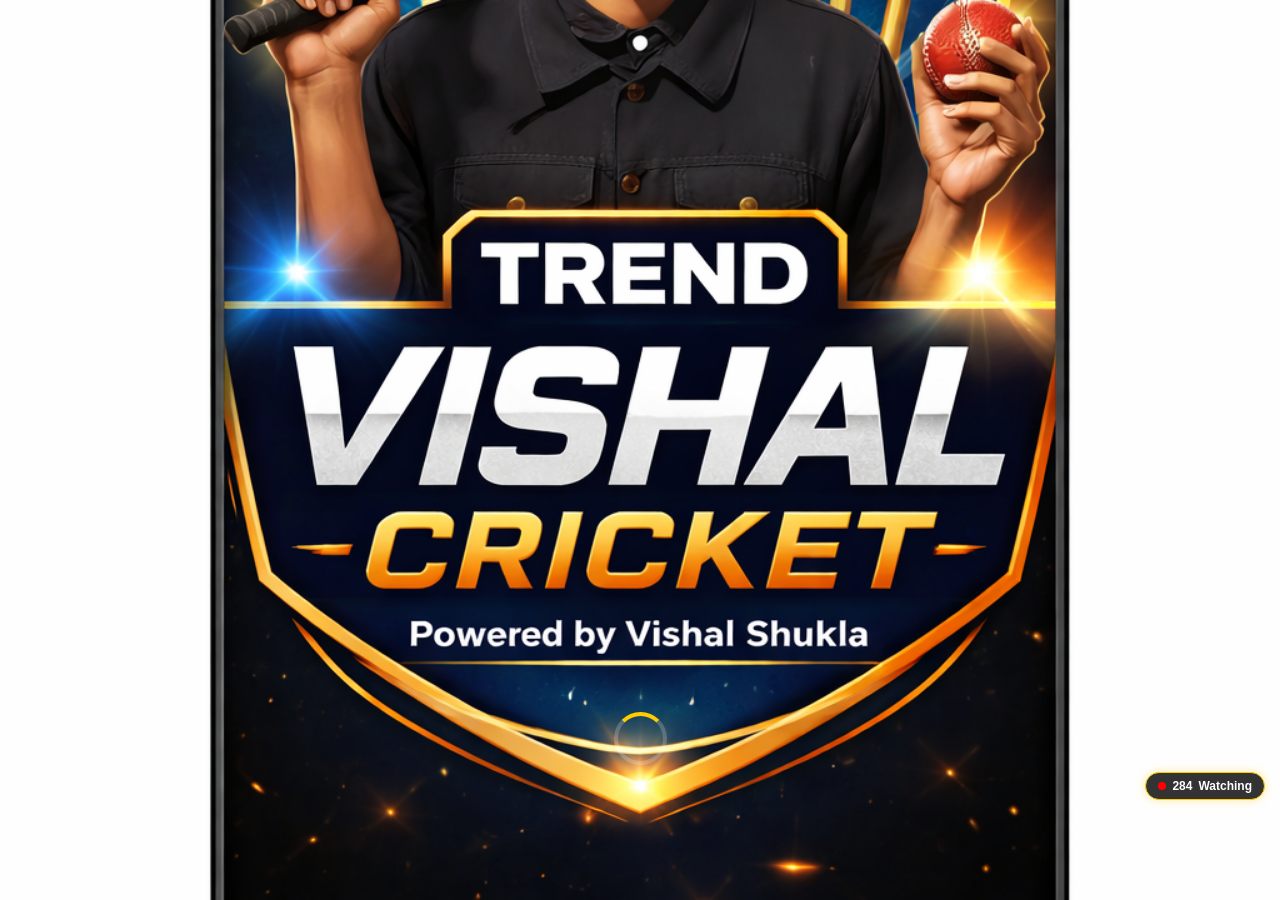
==== commit e587530f: "index.html" ====
--- a/index.html
+++ b/index.html
@@ -1,200 +1,673 @@
 <!DOCTYPE html>
 <html lang="hi">
 <head>
-    <meta charset="UTF-8">
-    <meta name="viewport" content="width=device-width, initial-scale=1.0">
-    <title>TREND VISHAL CRICKET</title>
-    <style>
-        /* 🎨 बेसिक कड़क डिज़ाइन */
-        body {
-            margin: 0;
-            font-family: 'Segoe UI', Tahoma, Geneva, Verdana, sans-serif;
-            background-color: #121212;
-            color: #fff;
-            text-align: center;
-        }
-        header {
-            background: linear-gradient(45deg, #ffcc00, #ff4444);
-            padding: 20px;
-            font-size: 24px;
-            font-weight: bold;
-            box-shadow: 0 4px 15px rgba(0,0,0,0.5);
-        }
-        .tabs {
-            display: flex;
-            justify-content: center;
-            margin: 20px 0;
-        }
-        .tab-btn {
-            background-color: #222;
-            color: #fff;
-            border: 2px solid #ffcc00;
-            padding: 10px 20px;
-            margin: 0 5px;
-            cursor: pointer;
-            font-weight: bold;
-            border-radius: 5px;
-            transition: 0.3s;
-        }
-        .tab-btn.active {
-            background-color: #ffcc00;
-            color: #000;
-        }
-        .match-section {
-            display: none;
-            max-width: 600px;
-            margin: 0 auto;
-            padding: 10px;
-        }
-        .match-card {
-            background-color: #1e1e1e;
-            border-radius: 10px;
-            padding: 15px;
-            margin-bottom: 15px;
-            box-shadow: 0 4px 8px rgba(0,0,0,0.3);
-            border-left: 5px solid #ffcc00;
-            text-align: left;
-        }
-        .match-teams {
-            font-size: 18px;
-            font-weight: bold;
-            color: #ffcc00;
-        }
-        .match-details {
-            font-size: 14px;
-            color: #aaa;
-            margin: 5px 0;
-        }
-        /* 🔴 चमकने वाला लाइव स्कोर बटन */
-        .live-score-btn {
-            display: inline-block;
-            background-color: #ff4444;
-            color: white;
-            text-decoration: none;
-            padding: 8px 15px;
-            font-weight: bold;
-            border-radius: 5px;
-            margin-top: 10px;
-            animation: blinkGlow 1.5s infinite alternate;
-        }
-        @keyframes blinkGlow {
-            0% { transform: scale(1); box-shadow: 0 0 5px #ff4444; }
-            100% { transform: scale(1.05); box-shadow: 0 0 15px #ff4444; }
-        }
-        .no-match {
-            color: #777;
-            font-style: italic;
-        }
-    </style>
-</head>
-<body>
-
-    <header>👑 TREND VISHAL CRICKET 👑</header>
-
-    <!-- 📲 टैब सिस्टम -->
-    <div class="tabs">
-        <button class="tab-btn active" onclick="switchTab('live')">🔴 LIVE</button>
-        <button class="tab-btn" onclick="switchTab('upcoming')">⏳ UPCOMING</button>
-        <button class="tab-btn" onclick="switchTab('results')">✅ RESULTS</button>
-    </div>
-
-    <!-- 📍 मैच सेक्शन्स -->
-    <div id="live-sec" class="match-section" style="display: block;"></div>
-    <div id="upcoming-sec" class="match-section"></div>
-    <div id="results-sec" class="match-section"></div>
-
-    <script>
-        // 🏏 जून और जुलाई 2026 का एकदम असली और पक्का शेड्यूल
-        const indiaMatches = [
-            // --- जून 2026 ---
-            { t1: "IND", t2: "AFG", date: "2026-06-06T09:30:00", durationHours: 30, stage: "Only Test Match 🏆", venue: "PCA Stadium, Chandigarh", cricbuzzUrl: "https://www.cricbuzz.com/live-cricket-scores" },
-            { t1: "IND", t2: "AFG", date: "2026-06-13T13:30:00", durationHours: 8, stage: "1st ODI Match 🏆", venue: "HPCA Stadium, Dharamshala", cricbuzzUrl: "https://www.cricbuzz.com/live-cricket-scores" },
-            { t1: "IND", t2: "AFG", date: "2026-06-17T13:30:00", durationHours: 8, stage: "2nd ODI Match 🏆", venue: "Ekana Stadium, Lucknow", cricbuzzUrl: "https://www.cricbuzz.com/live-cricket-scores" },
-            { t1: "IND", t2: "AFG", date: "2026-06-20T13:30:00", durationHours: 8, stage: "3rd ODI Match 🏆", venue: "M. A. Chidambaram Stadium, Chennai", cricbuzzUrl: "https://www.cricbuzz.com/live-cricket-scores" },
-            { t1: "IRE", t2: "IND", date: "2026-06-26T19:30:00", durationHours: 4, stage: "1st T20I Match 🏆", venue: "Stormont, Belfast", cricbuzzUrl: "https://www.cricbuzz.com/live-cricket-scores" },
-            { t1: "IRE", t2: "IND", date: "2026-06-28T19:30:00", durationHours: 4, stage: "2nd T20I Match 🏆", venue: "Stormont, Belfast", cricbuzzUrl: "https://www.cricbuzz.com/live-cricket-scores" },
-
-            // --- जुलाई 2026 ---
-            { t1: "ENG", t2: "IND", date: "2026-07-01T22:00:00", durationHours: 4, stage: "1st T20I Match 🏆", venue: "Riverside, Chester-le-Street", cricbuzzUrl: "https://www.cricbuzz.com/live-cricket-scores" },
-            { t1: "ENG", t2: "IND", date: "2026-07-04T19:00:00", durationHours: 4, stage: "2nd T20I Match 🏆", venue: "Old Trafford, Manchester", cricbuzzUrl: "https://www.cricbuzz.com/live-cricket-scores" },
-            { t1: "ENG", t2: "IND", date: "2026-07-07T22:00:00", durationHours: 4, stage: "3rd T20I Match 🏆", venue: "Trent Bridge, Nottingham", cricbuzzUrl: "https://www.cricbuzz.com/live-cricket-scores" },
-            { t1: "ENG", t2: "IND", date: "2026-07-09T22:00:00", durationHours: 4, stage: "4th T20I Match 🏆", venue: "Bristol Ground, Bristol", cricbuzzUrl: "https://www.cricbuzz.com/live-cricket-scores" },
-            { t1: "ENG", t2: "IND", date: "2026-07-11T19:00:00", durationHours: 4, stage: "5th T20I Match 🏆", venue: "Utilita Bowl, Southampton", cricbuzzUrl: "https://www.cricbuzz.com/live-cricket-scores" },
-            { t1: "ENG", t2: "IND", date: "2026-07-14T15:30:00", durationHours: 8, stage: "1st ODI Match 🏆", venue: "Edgbaston, Birmingham", cricbuzzUrl: "https://www.cricbuzz.com/live-cricket-scores" },
-            { t1: "ENG", t2: "IND", date: "2026-07-16T17:30:00", durationHours: 8, stage: "2nd ODI Match 🏆", venue: "Sophia Gardens, Cardiff", cricbuzzUrl: "https://www.cricbuzz.com/live-cricket-scores" },
-            { t1: "ENG", t2: "IND", date: "2026-07-19T15:30:00", durationHours: 8, stage: "3rd ODI Match 🏆", venue: "Lord's, London", cricbuzzUrl: "https://www.cricbuzz.com/live-cricket-scores" },
-            { t1: "ZIM", t2: "IND", date: "2026-07-23T16:30:00", durationHours: 4, stage: "1st T20I Match 🏆", venue: "Harare Sports Club, Harare", cricbuzzUrl: "https://www.cricbuzz.com/live-cricket-scores" },
-            { t1: "ZIM", t2: "IND", date: "2026-07-25T16:30:00", durationHours: 4, stage: "2nd T20I Match 🏆", venue: "Harare Sports Club, Harare", cricbuzzUrl: "https://www.cricbuzz.com/live-cricket-scores" },
-            { t1: "ZIM", t2: "IND", date: "2026-07-26T16:30:00", durationHours: 4, stage: "3rd T20I Match 🏆", venue: "Harare Sports Club, Harare", cricbuzzUrl: "https://www.cricbuzz.com/live-cricket-scores" }
-        ];
-
-        // 💥 ऑटोमैटिक टाइमर फ़िल्टर लॉजिक
-        function renderMatches() {
-            const now = new Date(); // यूज़र के फोन का करंट टाइम
-
-            const liveSec = document.getElementById('live-sec');
-            const upcomingSec = document.getElementById('upcoming-sec');
-            const resultsSec = document.getElementById('results-sec');
-
-            // पुराना डेटा साफ़ करें
-            liveSec.innerHTML = '';
-            upcomingSec.innerHTML = '';
-            resultsSec.innerHTML = '';
-
-            let counts = { live: 0, upcoming: 0, results: 0 };
-
-            indiaMatches.forEach(match => {
-                const startTime = new Date(match.date);
-                const endTime = new Date(startTime.getTime() + (match.durationHours * 60 * 60 * 1000));
-
-                // सुंदर कार्ड एचटीएमएल
-                let cardHtml = `
-                    <div class="match-card">
-                        <div class="match-teams">${match.t1} vs ${match.t2}</div>
-                        <div class="match-details">📌 ${match.stage}</div>
-                        <div class="match-details">📍 ${match.venue}</div>
-                        <div class="match-details">📅 ${startTime.toLocaleString('hi-IN')}</div>
-                `;
-
-                if (now >= startTime && now <= endTime) {
-                    // 🔴 यदि मैच लाइव है, तो क्रिकबज बटन जोड़ें
-                    cardHtml += `<a href="${match.cricbuzzUrl}" target="_blank" class="live-score-btn">📲 View Live Score</a>`;
-                    cardHtml += `</div>`;
-                    liveSec.innerHTML += cardHtml;
-                    counts.live++;
-                } else if (now < startTime) {
-                    // ⏳ अपकमिंग मैच
-                    cardHtml += `</div>`;
-                    upcomingSec.innerHTML += cardHtml;
-                    counts.upcoming++;
-                } else {
-                    // ✅ पुराना रिजल्ट
-                    cardHtml += `</div>`;
-                    resultsSec.innerHTML += cardHtml;
-                    counts.results++;
-                }
-            });
-
-            // अगर कोई मैच न हो तो खाली मैसेज दिखाएं
-            if (counts.live === 0) liveSec.innerHTML = '<p class="no-match">🔴 फिलहाल कोई मैच लाइव नहीं है।</p>';
-            if (counts.upcoming === 0) upcomingSec.innerHTML = '<p class="no-match">⏳ कोई अपकमिंग मैच नहीं है।</p>';
-            if (counts.results === 0) resultsSec.innerHTML = '<p class="no-match">✅ कोई पुराना परिणाम मौजूद नहीं है।</p>';
-        }
-
-        // 🔄 टैब बदलने का फंक्शन
-        function switchTab(tabId) {
-            // सारे सेक्शन्स छुपाएं
-            document.querySelectorAll('.match-section').forEach(sec => sec.style.display = 'none');
-            // सारे बटन्स को इनएक्टिव करें
-            document.querySelectorAll('.tab-btn').forEach(btn => btn.classList.remove('active'));
-
-            // केवल चुने हुए को दिखाएं
-            document.getElementById(`${tabId}-sec`).style.display = 'block';
-            event.target.classList.add('active');
-        }
-
-        // ऐप लोड होते ही मैच रेंडर करें
-        window.onload = renderMatches;
-    </script>
+<script>
+let deferredPrompt; 
+if ('serviceWorker' in navigator) { 
+    navigator.serviceWorker.register('/sw.js'); 
+} 
+window.addEventListener('beforeinstallprompt', (e) => { 
+    e.preventDefault(); 
+    deferredPrompt = e; 
+    const downloadBtn = document.querySelector('#download-btn'); 
+    if(downloadBtn) { 
+        downloadBtn.addEventListener('click', (event) => { 
+            event.preventDefault(); 
+            deferredPrompt.prompt(); 
+            deferredPrompt.userChoice.then((choiceResult) => { 
+                if (choiceResult.outcome === 'accepted') { 
+                    console.log('User installed the app'); 
+                } 
+                deferredPrompt = null; 
+            }); 
+        }); 
+    } 
+}); 
+</script>
+<meta charset="UTF-8">
+<meta name="viewport" content="width=device-width, initial-scale=1.0">
+<meta name="google-site-verification" content="GwlOOVxRX8yWPFRBxrWAhJrBlTpgyvsEW0vZ12aptig" />
+<title>TRENDVISHAL CRICKET</title>
+<meta name="description" content="ट्रेंड विशाल क्रिकेट ऐप - यहाँ पाएँ सबसे तेज़ लाइव क्रिकेट स्कोर और आईपीएल अपडेट।">
+<meta name="keywords" content="ट्रेंड विशाल क्रिकेट, Trend Vishal Cricket, TrendVishal Cricket, Vishal Shukla">
+<meta name="author" content="Vishal Shukla">
+<style>
+/* --- ⚡ ट्रेंड विशाल - प्रीमियम स्प्लैश स्क्रीन ⚡ --- */
+#loading-screen { 
+    position: fixed; 
+    top: 0; 
+    left: 0; 
+    width: 100vw; 
+    height: 100vh; 
+    background: #000; 
+    z-index: 99999; 
+    display: flex; 
+    justify-content: center; 
+    align-items: center; 
+    overflow: hidden; 
+    transition: opacity 0.5s ease; 
+} 
+#loading-screen img { 
+    width: 100vw; 
+    height: 100vh; 
+    object-fit: cover; 
+    animation: trendZoom 1.2s ease-out forwards; 
+} 
+#loading-screen::after { 
+    content: ""; 
+    position: absolute; 
+    bottom: 15%; 
+    width: 45px; 
+    height: 45px; 
+    border: 4px solid rgba(255,255,255,0.2); 
+    border-top: 4px solid #ffcc00; 
+    border-radius: 50%; 
+    animation: spin 0.8s linear infinite; 
+    z-index: 100001; 
+} 
+@keyframes trendZoom { 
+    0% { opacity: 0; transform: scale(1.1); } 
+    100% { opacity: 1; transform: scale(1); } 
+} 
+@keyframes spin { 
+    0% { transform: rotate(0deg); } 
+    100% { transform: rotate(360deg); } 
+} 
+body { 
+    background: #0d1117; 
+    margin: 0; 
+    font-family: sans-serif; 
+    color: white; 
+    padding-bottom: 80px; 
+} 
+header { 
+    display: flex; 
+    align-items: center; 
+    justify-content: space-between; 
+    padding: 10px 15px; 
+    background: #161b22; 
+    border-bottom: 2px solid #ffcc00; 
+    position: sticky; 
+    top: 0; 
+    z-index: 1000; 
+} 
+.tabs { 
+    display: flex; 
+    background: #0d1117; 
+    border-bottom: 1px solid #30363d; 
+    position: sticky; 
+    top: 60px; 
+    z-index: 999; 
+    overflow-x: auto; 
+} 
+.tab-btn { 
+    flex: 1; 
+    min-width: 90px; 
+    padding: 15px 5px; 
+    text-align: center; 
+    color: #8b949e; 
+    font-weight: bold; 
+    font-size: 12px; 
+    cursor: pointer; 
+    border-bottom: 3px solid transparent; 
+    white-space: nowrap; 
+} 
+.tab-btn.active { 
+    color: #ffcc00; 
+    border-bottom: 3px solid #ffcc00; 
+    background: rgba(255, 204, 0, 0.05); 
+} 
+.match-card { 
+    background: #161b22; 
+    border-radius: 12px; 
+    padding: 15px; 
+    margin: 15px; 
+    border-left: 5px solid #ffcc00; 
+    border-top: 1px solid #30363d; 
+    box-shadow: 0 5px 15px rgba(0,0,0,0.5); 
+} 
+.date-header { 
+    color: #ffcc00; 
+    font-weight: bold; 
+    font-size: 11px; 
+    margin-bottom: 10px; 
+    display: block; 
+    text-transform: uppercase; 
+} 
+.teams-row { 
+    display: flex; 
+    align-items: center; 
+    justify-content: space-between; 
+    margin: 10px 0; 
+} 
+.team { 
+    text-align: center; 
+    width: 42%; 
+} 
+.team img { 
+    width: 85px; 
+    height: 85px; 
+    border-radius: 50%; 
+    background: #fff; 
+    padding: 6px; 
+    border: 3px solid #ffcc00; 
+    object-fit: contain; 
+} 
+.team-name { 
+    display: block; 
+    color: #fff; 
+    font-weight: bold; 
+    margin-top: 8px; 
+    font-size: 16px; 
+} 
+.vs-box { 
+    color: #8b949e; 
+    font-weight: 900; 
+    font-size: 14px; 
+    background: #30363d; 
+    width: 35px; 
+    height: 35px; 
+    display: flex; 
+    align-items: center; 
+    justify-content: center; 
+    border-radius: 50%; 
+    border: 1px solid #ffcc00; 
+} 
+.btn-live { 
+    background: #ffcc00; 
+    color: #000; 
+    text-decoration: none; 
+    display: block; 
+    width: 100%; 
+    text-align: center; 
+    padding: 12px; 
+    border-radius: 8px; 
+    font-weight: bold; 
+    margin-top: 12px; 
+    font-size: 14px; 
+} 
+/* 🔴 लाइव स्कोर के लिए ब्लिंक इफ़ेक्ट वाला बटन स्टाइल */
+.btn-cricbuzz { 
+    background: #ff4444; 
+    color: white; 
+    text-decoration: none; 
+    display: block; 
+    width: 100%; 
+    text-align: center; 
+    padding: 12px; 
+    border-radius: 8px; 
+    font-weight: bold; 
+    margin-top: 12px; 
+    font-size: 14px; 
+    animation: liveBlinkGlow 1.5s infinite alternate; 
+    border: 1px solid #fff; 
+} 
+@keyframes liveBlinkGlow { 
+    0% { box-shadow: 0 0 5px #ff4444; transform: scale(1); } 
+    100% { box-shadow: 0 0 15px #ff4444; transform: scale(1.02); } 
+} 
+.btn-highlight { 
+    background: #4285F4; 
+    color: white; 
+    text-decoration: none; 
+    display: block; 
+    width: 100%; 
+    text-align: center; 
+    padding: 10px; 
+    border-radius: 8px; 
+    font-weight: bold; 
+    margin-top: 10px; 
+    font-size: 13px; 
+    border: 1px solid #fff; 
+} 
+.win-text { 
+    color: #00ff00; 
+    font-weight: bold; 
+    font-size: 13px; 
+    text-transform: uppercase; 
+    margin-top: 10px; 
+    display: block; 
+    text-align: center; 
+    border-top: 1px solid #333; 
+    padding-top: 8px; 
+} 
+.footer { 
+    background: #161b22; 
+    padding: 30px 20px; 
+    text-align: center; 
+    border-top: 2px solid #ffcc00; 
+    margin-top: 20px; 
+} 
+.yt-btn { 
+    background: #ff0000; 
+    color: white; 
+    padding: 12px 25px; 
+    border-radius: 25px; 
+    text-decoration: none; 
+    font-weight: bold; 
+    display: inline-block; 
+    margin-top: 10px; 
+    box-shadow: 0 4px 10px rgba(255,0,0,0.3); 
+} 
+.live-dot { 
+    height: 8px; 
+    width: 8px; 
+    background: #ff4444; 
+    border-radius: 50%; 
+    display: inline-block; 
+    margin-right: 5px; 
+    animation: blink 1s infinite; 
+} 
+@keyframes blink { 
+    0% {opacity: 1;} 
+    50% {opacity: 0.3;} 
+    100% {opacity: 1;} 
+} 
+.shayari { 
+    margin-top: 25px; 
+    font-style: italic; 
+    color: #ffcc00; 
+    font-size: 15px; 
+    line-height: 1.5; 
+    border-top: 1px solid #30363d; 
+    padding-top: 15px; 
+    font-weight: bold; 
+} 
+</style> 
+</head> 
+<body> 
+<div id="loading-screen"> 
+    <img src="splash.png" alt="TrendVishal Banner"> 
+</div> 
+<header> 
+    <div style="display:flex; align-items:center;"> 
+        <img src="ipl.jpeg" style="width: 40px; height: 40px; margin-right: 10px; vertical-align: middle;"> 
+        <div> 
+            <h1 style="color:#ffcc00; font-size:24px; margin:0; font-weight:950; line-height:1.1; letter-spacing:0.5px; text-shadow: 0 0 8px rgba(255,204,0,0.4);">TRENDVISHAL<br>CRICKET</h1> 
+            <p style="margin:4px 0 0 0; font-size:11px; color:#ffcc00; font-weight:900; letter-spacing:1px; text-shadow: 0 0 5px rgba(255,204,0,0.3);">FOUNDER: VISHAL SHUKLA</p> 
+        </div> 
+    </div> 
+    <img src="vishal.jpg" alt="Vishal" style="width:55px; height:55px; border-radius:50%; border:2px solid #ffcc00; object-fit:cover; background:#fff;"> 
+</header> 
+
+<div class="tabs"> 
+    <div class="tab-btn active" onclick="showT('live', this)">LIVE</div> 
+    <div class="tab-btn" onclick="showT('upcoming', this)">UPCOMING</div> 
+    <div class="tab-btn" onclick="showT('results', this)">RESULTS</div> 
+    <div class="tab-btn" onclick="showT('points', this)">POINT TABLE</div> 
+</div> 
+
+<div class="category-container" style="display: flex; justify-content: center; gap: 10px; margin: 15px 0; padding: 0 10px;"> 
+    <button onclick="filterMatches('all')" class="category-btn active" style="background: #ffcc00; color: #000; font-weight: bold; padding: 10px 20px; border: none; border-radius: 25px; cursor: pointer; font-size: 14px; transition: 0.3s;">सब मैच</button> 
+    <button onclick="filterMatches('ipl')" class="category-btn" style="background: #222; color: #fff; font-weight: bold; padding: 10px 20px; border: none; border-radius: 25px; cursor: pointer; font-size: 14px; transition: 0.3s;">IPL मैच 🏏</button> 
+    <button onclick="filterMatches('india')" class="category-btn" style="background: #222; color: #fff; font-weight: bold; padding: 10px 20px; border: none; border-radius: 25px; cursor: pointer; font-size: 14px; transition: 0.3s;">India मैच 🇮🇳</button> 
+</div> 
+
+<div id="live-sec" class="match-section" style="display:block; padding: 15px; text-align: center;"></div> 
+<div id="upcoming-sec" class="match-section" style="display:none;"></div> 
+<div id="results-sec" class="match-section" style="display:none;"></div> 
+
+<div id="points-sec" class="match-section" style="display:none; text-align:center; padding: 40px 15px; width: 100%; margin: 0 auto; box-sizing: border-box;"> 
+    <img src="https://upload.wikimedia.org/wikipedia/en/thumb/8/84/Indian_Premier_League_Official_Logo.svg/1200px-Indian_Premier_League_Official_Logo.svg.png" style="width:65px; margin-bottom:15px; background:#fff; padding:5px; border-radius:10px; display:inline-block;"> 
+    <h2 style="color:#ffcc00; font-size:22px; margin:0 0 10px 0; width:100%;">IPL 2026 POINT TABLE</h2> 
+    <p style="color:#8b949e; font-size:14px; margin-bottom:25px; width:100%;">लेटेस्ट रैंकिंग और पॉइंट्स देखने के लिए <br>नीचे बटन पर क्लिक करें।</p> 
+    <a href="https://www.google.com/search?q=ipl+2026+point+table" target="_blank" style="background:#ffcc00; color:#000; text-decoration:none; padding:15px 30px; border-radius:30px; font-weight:bold; display:inline-block; font-size:16px; box-shadow: 0 5px 15px rgba(255,204,0,0.4); border: 2px solid #fff;"> VIEW POINT TABLE 📊 </a> 
+</div> 
+
+<div class="footer"> 
+    <div style="text-align: center; margin: 25px 0;"> 
+        <a href="Https://youtube.com/@trend_vishal?si=thZwHeODvI6Yd7X7" target="_blank" style="background: #ff0000; color: #fff; padding: 12px 35px; text-decoration: none; font-weight: 900; border-radius: 50px; display: inline-block; font-size: 16px; text-transform: uppercase; box-shadow: 0 4px 15px rgba(255, 0, 0, 0.4); border: 2px solid #fff; animation: vishalPulse 2s infinite; font-family: 'Arial', sans-serif;"> 🔴 SUBSCRIBE NOW </a> 
+        <p style="color: #ffcc00; font-size: 11px; margin-top: 10px; font-weight: bold;"> 🚀 क्लिक करके ट्रेंड विशाल चैनल सब्सक्राइब करें 🚀 </p> 
+    </div> 
+    <div style="text-align: center; margin: 20px 0; padding: 10px;"> 
+        <p style="color: #ffcc00; font-size: 13px; margin-bottom: 10px; font-weight: 900; text-transform: uppercase;">⚡ Download Our OFFICIAL APP for Fastest IPL Score ⚡</p> 
+        <a href="#" id="download-btn" target="_self" style="background: linear-gradient(45deg, #ffcc00, #ff8800); color: #000; padding: 10px 35px; text-decoration: none; font-weight: 900; border-radius: 50px; display: inline-block; font-size: 15px; text-transform: uppercase; box-shadow: 0 4px 15px rgba(255, 204, 0, 0.4); border: 2px solid #fff; animation: vishalPulse 2s infinite;"> 📥 DOWNLOAD OFFICIAL APP </a> 
+        <p style="color: #ccc; font-size: 12px; margin-top: 12px; line-height: 1.4; font-family: sans-serif; font-weight: 500;"> ⚠️ <b>Step:</b> If asks to 'Select Account', click <b>OK</b>.<br> (App is 100% Safe & Secure for your device!) </p> 
+    </div> 
+    <style> 
+    @keyframes vishalPulse { 0% { transform: scale(1); } 50% { transform: scale(1.05); } 100% { transform: scale(1); } } 
+    </style> 
+    <div class="shayari"> "मैदान की धूल हो या हार-जीत का शोर,<br> क्रिकेट के हर पल में दिखेगा, विशाल का ज़ोर।" </div> 
+    <p style="margin-top:15px; font-size:11px; color:#8b949e;">Official Platform by Vishal Shukla<br>© 2026 All Rights Reserved</p> 
+</div> 
+
+<script> 
+const logos = { 
+    GT: `gt.jpeg`, CSK: `csk.png`, PBKS: `pbks.png`, KKR: `kkr.png`, MI: `mi.jpeg`, 
+    IPL: `ipl.jpeg`, RCB: "rcb.png", RR: "rr.png", DC: "dc.jpg", LSG: "lsg.jpg", 
+    SRH: "srh.jpg", IND: "india.png", AUS: "australia.png", PAK: "pakistan.png", 
+    ENG: "england.png", SL: "srilanka.png", NZ: "newzealand.png", SA: "southafrica.png", 
+    IRE: "ipl.jpeg", AFG: "ipl.jpeg", ZIM: "ipl.jpeg" 
+}; 
+
+// 🏏 1. आईपीएल के मैचों का डेटा 
+const iplMatches = [ 
+    { t1: "GT", t2: "RCB", date: "2026-05-31T19:30:00", win: "ROYAL CHALLENGERS BENGALURU WON BY 5 WICKETS (GT: 155/8, RCB: 161/5)", venue: "Narendra Modi Stadium, Ahmedabad" }, 
+    { t1: "GT", t2: "RR", date: "2026-05-29T19:30:00", win: "GUJARAT TITANS WON BY 4 WICKETS (RR: 214/6, GT: 215/2)" }, 
+    { t1: "SRH", t2: "RR", date: "2026-05-27T19:30:00", win: "RAJASTHAN ROYALS WON BY 47 RUNS (RR: 243/8, SRH: 196/10)" }, 
+    { t1: "RCB", t2: "GT", date: "2026-05-26T19:30:00", win: "ROYAL CHALLENGERS BENGALURU WON BY 92 RUNS (RCB: 254/5, GT: 162/10)" }, 
+    { t1: "KKR", t2: "DC", date: "2026-05-24T19:30:00", win: "DELHI CAPITALS WON BY 40 RUNS (DC: 203/5, KKR: 163/10)" }, 
+    { t1: "MI", t2: "RR", date: "2026-05-24T15:30:00", win: "RAJASTHAN ROYALS WON BY 30 RUNS (RR: 205/8, MI: 175/9)" }, 
+    { t1: "LSG", t2: "PBKS", date: "2026-05-23T19:30:00", win: "PUNJAB KINGS WON BY 7 WICKETS (LSG: 196/6, PBKS: 200/3)" }, 
+    { t1: "SRH", t2: "RCB", date: "2026-05-22T19:30:00", win: "SUNRISERS HYDERABAD WON BY 55 RUNS (SRH: 255/4, RCB: 200/4)" }, 
+    { t1: "GT", t2: "CSK", date: "2026-05-21T19:30:00", win: "GUJARAT TITANS WON BY 89 RUNS (GT: 229/4, CSK: 140/10)" }, 
+    { t1: "KKR", t2: "MI", date: "2026-05-20T19:30:00", win: "KOLKATA KNIGHT RIDERS WON BY 4 WICKETS (MI: 147/8, KKR: 148/6)" }, 
+    { t1: "RR", t2: "LSG", date: "2026-05-19T19:30:00", win: "RAJASTHAN ROYALS WON BY 7 WICKETS (LSG: 220/5, RR: 225/3)" }, 
+    { t1: "SRH", t2: "CSK", date: "2026-05-18T19:30:00", win: "SRH WON BY 5 WICKETS (CSK: 180/7, SRH: 181/5)" }, 
+    { t1: "DC", t2: "RR", date: "2026-05-17T19:30:00", win: "DC WON BY 5 WICKETS (RR: 193/8, DC: 197/5)" }, 
+    { t1: "PBKS", t2: "RCB", date: "2026-05-17T15:30:00", win: "RCB WON BY 23 RUNS (RCB: 222/4, PBKS: 199/8)" }, 
+    { t1: "KKR", t2: "GT", date: "2026-05-16T19:30:00", win: "KKR WON BY 29 RUNS (KKR: 247/2, GT: 218/4)" }, 
+    { t1: "LSG", t2: "CSK", date: "2026-05-15T19:30:00", win: "LSG WON BY 7 WICKETS (CSK: 187/5, LSG: 188/3)" }, 
+    { t1: "PBKS", t2: "MI", date: "2026-05-14T19:30:00", win: "MI WON BY 6 WICKETS (PBKS: 200/8, MI: 205/4)" }, 
+    { t1: "RCB", t2: "KKR", date: "2026-05-13T19:30:00", win: "RCB WON BY 6 WICKETS (KKR: 192/4, RCB: 194/4)" }, 
+    { t1: "GT", t2: "SRH", date: "2026-05-12T19:30:00", win: "GT WON BY 82 RUNS (GT: 168/5, SRH: 86/10)" }, 
+    { t1: "PBKS", t2: "DC", date: "2026-05-11T19:30:00", win: "DC WON BY 3 WICKETS (PBKS: 210/5, DC: 216/7)" }, 
+    { t1: "RCB", t2: "MI", date: "2026-05-10T19:30:00", win: "RCB WON BY 2 WICKETS (MI: 166/7, RCB: 167/8)" }, 
+    { t1: "CSK", t2: "LSG", date: "2026-05-10T15:30:00", win: "CSK WON BY 5 WICKETS (LSG: 203/8, CSK: 208/5)" }, 
+    { t1: "RR", t2: "GT", date: "2026-05-09T19:30:00", win: "GT WON BY 77 RUNS (GT: 229/4, RR: 152/10)" }, 
+    { t1: "DC", t2: "KKR", date: "2026-05-08T19:30:00", win: "KKR WON BY 8 WICKETS (DC: 142/8, KKR: 147/2)" }, 
+    { t1: "LSG", t2: "RCB", date: "2026-05-07T19:30:00", win: "LSG WON BY 9 RUNS (DLS) (LSG: 209/3, RCB: 203/6)" }, 
+    { t1: "SRH", t2: "PBKS", date: "2026-05-06T19:30:00", win: "SRH WON BY 33 RUNS (SRH: 235/4, PBKS: 202/7)" }, 
+    { t1: "DC", t2: "CSK", date: "2026-05-05T19:30:00", win: "CSK WON BY 8 WICKETS (DC: 155/7, CSK: 159/2)" }, 
+    { t1: "MI", t2: "LSG", date: "2026-05-04T19:30:00", win: "MI WON BY 6 WICKETS (LSG: 228/5, MI: 229/4)" }, 
+    { t1: "GT", t2: "PBKS", date: "2026-04-03T19:30:00", win: "GT WON BY 4 WICKETS (PBKS: 163/9, GT: 167/6)" }, 
+    { t1: "SRH", t2: "KKR", date: "2026-05-03T15:30:00", win: "KKR WON BY 7 WICKETS (SRH: 165/10, KKR: 169/3)" }, 
+    { t1: "CSK", t2: "MI", date: "2026-05-02T19:30:00", win: "CSK WON BY 8 WICKETS (MI: 159/7, CSK: 160/2)" }, 
+    { t1: "RR", t2: "DC", date: "2026-05-01T19:30:00", win: "DC WON BY 7 WICKETS (RR: 225/6, DC: 226/3)" }, 
+    { t1: "GT", t2: "RCB", date: "2026-04-30T19:30:00", win: "GT WON BY 4 WICKETS (RCB: 155/10, GT: 158/6)" }, 
+    { t1: "MI", t2: "SRH", date: "2026-04-29T19:30:00", win: "SRH WON BY 6 WICKETS (MI: 243/5, SRH: 249/4)" }, 
+    { t1: "PBKS", t2: "RR", date: "2026-04-28T19:30:00", win: "RR WON BY 6 WICKETS (PBKS: 222/4, RR: 228/4)" }, 
+    { t1: "DC", t2: "RCB", date: "2026-04-27T19:30:00", win: "RCB WON BY 9 WICKETS (DC: 75/10, RCB: 77/1)" }, 
+    { t1: "LSG", t2: "KKR", date: "2026-04-26T19:30:00", win: "KKR WON BY SUPER OVER (LSG: 155/8, KKR: 155/7)" }, 
+    { t1: "CSK", t2: "GT", date: "2026-04-26T15:30:00", win: "GT WON BY 8 WICKETS (CSK: 158/7, GT: 162/2)" }, 
+    { t1: "RR", t2: "SRH", date: "2026-04-25T19:30:00", win: "SRH WON BY 5 WICKETS (RR: 228/6, SRH: 229/5)" }, 
+    { t1: "DC", t2: "PBKS", date: "2026-04-25T15:30:00", win: "PBKS WON BY 6 WICKETS (DC: 264/2, PBKS: 265/4)" }, 
+    { t1: "PBKS", t2: "CSK", date: "2026-04-15T19:30:00", win: "CSK WON BY 5 WICKETS" }, 
+    { t1: "RCB", t2: "SRH", date: "2026-04-11T19:30:00", win: "RCB WON BY 23 RUNS" }, 
+    { t1: "PBKS", t2: "SRH", date: "2026-04-11T19:30:00", win: "PBKS WON BY 6 WICKETS" }, 
+    { t1: "RCB", t2: "RR", date: "2026-04-10T19:30:00", win: "RR WON BY 6 WICKETS" }, 
+    { t1: "KKR", t2: "LSG", date: "2026-04-09T19:30:00", win: "LSG WON BY 3 WICKETS" }, 
+    { t1: "GT", t2: "DC", date: "2026-04-08T19:30:00", win: "GT WON BY 1 RUN" }, 
+    { t1: "RR", t2: "MI", date: "2026-04-07T19:30:00", win: "RR WON BY 27 RUNS" }, 
+    { t1: "KKR", t2: "PBKS", date: "2026-04-06T19:30:00", win: "NO RESULT" }, 
+    { t1: "RCB", t2: "CSK", date: "2026-04-05T19:30:00", win: "RCB WON BY 43 RUNS" }, 
+    { t1: "SRH", t2: "LSG", date: "2026-04-05T15:30:00", win: "LSG WON BY 5 WICKETS" }, 
+    { t1: "GT", t2: "RR", date: "2026-04-04T19:30:00", win: "RR WON BY 6 RUNS" }, 
+    { t1: "MI", t2: "DC", date: "2026-04-04T15:30:00", win: "DC WON BY 6 WICKETS" }, 
+    { t1: "CSK", t2: "PBKS", date: "2026-04-03T19:30:00", win: "PBKS WON BY 5 WICKETS" }, 
+    { t1: "KKR", t2: "SRH", date: "2026-04-02T19:30:00", win: "SRH WON BY 65 RUNS" }, 
+    { t1: "LSG", t2: "DC", date: "2026-04-01T19:30:00", win: "DC WON BY 6 WICKETS" }, 
+    { t1: "RR", t2: "CSK", date: "2026-03-30T19:30:00", win: "RR WON BY 8 WICKETS" }, 
+    { t1: "MI", t2: "KKR", date: "2026-03-29T19:30:00", win: "MI WON BY 6 WICKETS" }, 
+    { t1: "RCB", t2: "SRH", date: "2026-03-28T19:30:00", win: "RCB WON BY 5 WICKETS" } 
+]; 
+
+// 🇮🇳 2. टीम इंडिया के मैच (जून और जुलाई का 100% असली अंतरराष्ट्रीय शेड्यूल) 
+const indiaMatches = [ 
+    { t1: "IND", t2: "AFG", date: "2026-06-06T09:30:00", durationHours: 120, stage: "Only Test Match 🏆", venue: "Maharaja Singh PCA Stadium, Chandigarh", cricbuzzUrl: "https://www.cricbuzz.com/live-cricket-scores" }, 
+    { t1: "IND", t2: "AFG", date: "2026-06-13T13:30:00", durationHours: 8, stage: "1st ODI Match 🏆", venue: "HPCA Stadium, Dharamshala", cricbuzzUrl: "https://www.cricbuzz.com/live-cricket-scores" }, 
+    { t1: "IND", t2: "AFG", date: "2026-06-17T13:30:00", durationHours: 8, stage: "2nd ODI Match 🏆", venue: "Ekana Stadium, Lucknow", cricbuzzUrl: "https://www.cricbuzz.com/live-cricket-scores" }, 
+    { t1: "IND", t2: "AFG", date: "2026-06-20T13:30:00", durationHours: 8, stage: "3rd ODI Match 🏆", venue: "M. A. Chidambaram Stadium, Chennai", cricbuzzUrl: "https://www.cricbuzz.com/live-cricket-scores" }, 
+    { t1: "IRE", t2: "IND", date: "2026-06-26T19:30:00", durationHours: 4, stage: "1st T20I Match 🏆", venue: "Stormont, Belfast", cricbuzzUrl: "https://www.cricbuzz.com/live-cricket-scores" }, 
+    { t1: "IRE", t2: "IND", date: "2026-06-28T19:30:00", durationHours: 4, stage: "2nd T20I Match 🏆", venue: "Stormont, Belfast", cricbuzzUrl: "https://www.cricbuzz.com/live-cricket-scores" }, 
+    { t1: "ENG", t2: "IND", date: "2026-07-01T22:00:00", durationHours: 4, stage: "1st T20I Match 🏆", venue: "Riverside, Chester-le-Street", cricbuzzUrl: "https://www.cricbuzz.com/live-cricket-scores" }, 
+    { t1: "ENG", t2: "IND", date: "2026-07-04T19:00:00", durationHours: 4, stage: "2nd T20I Match 🏆", venue: "Old Trafford, Manchester", cricbuzzUrl: "https://www.cricbuzz.com/live-cricket-scores" }, 
+    { t1: "ENG", t2: "IND", date: "2026-07-07T22:00:00", durationHours: 4, stage: "3rd T20I Match 🏆", venue: "Trent Bridge, Nottingham", cricbuzzUrl: "https://www.cricbuzz.com/live-cricket-scores" }, 
+    { t1: "ENG", t2: "IND", date: "2026-07-09T22:00:00", durationHours: 4, stage: "4th T20I Match 🏆", venue: "Bristol Ground, Bristol", cricbuzzUrl: "https://www.cricbuzz.com/live-cricket-scores" }, 
+    { t1: "ENG", t2: "IND", date: "2026-07-11T19:00:00", durationHours: 4, stage: "5th T20I Match 🏆", venue: "Utilita Bowl, Southampton", cricbuzzUrl: "https://www.cricbuzz.com/live-cricket-scores" }, 
+    { t1: "ENG", t2: "IND", date: "2026-07-14T15:30:00", durationHours: 8, stage: "1st ODI Match 🏆", venue: "Edgbaston, Birmingham", cricbuzzUrl: "https://www.cricbuzz.com/live-cricket-scores" }, 
+    { t1: "ENG", t2: "IND", date: "2026-07-16T17:30:00", durationHours: 8, stage: "2nd ODI Match 🏆", venue: "Sophia Gardens, Cardiff", cricbuzzUrl: "https://www.cricbuzz.com/live-cricket-scores" }, 
+    { t1: "ENG", t2: "IND", date: "2026-07-19T15:30:00", durationHours: 8, stage: "3rd ODI Match 🏆", venue: "Lord's, London", cricbuzzUrl: "https://www.cricbuzz.com/live-cricket-scores" }, 
+    { t1: "ZIM", t2: "IND", date: "2026-07-23T16:30:00", durationHours: 4, stage: "1st T20I Match 🏆", venue: "Harare Sports Club, Harare", cricbuzzUrl: "https://www.cricbuzz.com/live-cricket-scores" }, 
+    { t1: "ZIM", t2: "IND", date: "2026-07-25T16:30:00", durationHours: 4, stage: "2nd T20I Match 🏆", venue: "Harare Sports Club, Harare", cricbuzzUrl: "https://www.cricbuzz.com/live-cricket-scores" }, 
+    { t1: "ZIM", t2: "IND", date: "2026-07-26T16:30:00", durationHours: 4, stage: "3rd T20I Match 🏆", venue: "Harare Sports Club, Harare", cricbuzzUrl: "https://www.cricbuzz.com/live-cricket-scores" }, 
+    // पुराने अंतरराष्ट्रीय परिणाम 
+    { t1: "IND", t2: "PAK", date: "2026-05-10T19:30:00", stage: "🏆 ASIA CUP (SUPER 4)", venue: "Eden Gardens, Kolkata", win: "INDIA WON BY 6 WICKETS 🇮🇳 (PAK: 152/10, IND: 154/4)" }, 
+    { t1: "IND", t2: "SA", date: "2026-04-25T19:30:00", stage: "💥 T20 SERIES", venue: "JSCA Stadium, Ranchi", win: "INDIA WON BY 45 RUNS 🇮🇳 (IND: 198/5, SA: 153/8)" }, 
+    { t1: "IND", t2: "AUS", date: "2026-03-15T19:30:00", stage: "🏏 ODI SERIES", venue: "MA Chidambaram Stadium, Chennai", win: "AUSTRALIA WON BY 2 WICKETS (IND: 242/10, AUS: 245/8)" }, 
+    { t1: "IND", t2: "SL", date: "2026-02-28T19:30:00", stage: "🏆 T20 CUP", venue: "Wankhede Stadium, Mumbai", win: "INDIA WON BY 7 WICKETS 🇮🇳 (SL: 138/9, IND: 142/3)" }, 
+    { t1: "IND", t2: "ENG", date: "2026-01-20T09:30:00", stage: "🔥 TEST MATCH", venue: "Narendra Modi Stadium, Ahmedabad", win: "INDIA WON BY AN INNINGS & 34 RUNS 🇮🇳" } 
+]; 
+
+let upcomingMatches = []; 
+let sortedResults = []; 
+let liveMatches = []; 
+let currentTab = 'live'; 
+
+window.showT = function(tabId, btn) { 
+    currentTab = tabId; 
+    const tabs = document.querySelectorAll('.tab-btn'); 
+    tabs.forEach(t => t.classList.remove('active')); 
+    if(btn) btn.classList.add('active'); 
+    const sections = document.querySelectorAll('.match-section'); 
+    sections.forEach(s => s.style.display = 'none'); 
+    const activeSec = document.getElementById(`${tabId}-sec`); 
+    if(activeSec) activeSec.style.display = 'block'; 
+}; 
+
+window.filterMatches = function(type) { 
+    const buttons = document.querySelectorAll('.category-btn'); 
+    buttons.forEach(btn => { 
+        btn.classList.remove('active'); 
+        btn.style.background = '#222'; 
+        btn.style.color = '#fff'; 
+    }); 
+    let selectedData = []; 
+    if (type === 'all') { 
+        selectedData = [...iplMatches, ...indiaMatches]; 
+    } else if (type === 'ipl') { 
+        selectedData = [...iplMatches]; 
+    } else if (type === 'india') { 
+        selectedData = [...indiaMatches]; 
+    } 
+    const now = new Date(); 
+    // ⏱️ टाइमर के हिसाब से लाइव, अपकमिंग और रिजल्ट्स को ऑटो-फ़िल्टर करना 
+    liveMatches = selectedData.filter(m => { 
+        if(m.win) return false; 
+        const startTime = new Date(m.date); 
+        const duration = m.durationHours || 4; 
+        const endTime = new Date(startTime.getTime() + (duration * 60 * 60 * 1000)); 
+        return (now >= startTime && now <= endTime); 
+    }); 
+    upcomingMatches = selectedData.filter(m => { 
+        if(m.win) return false; 
+        const startTime = new Date(m.date); 
+        return (now < startTime); 
+    }).sort((a, b) => new Date(a.date) - new Date(b.date)); 
+    sortedResults = selectedData.filter(m => { 
+        if(m.win) return true; 
+        const startTime = new Date(m.date); 
+        const duration = m.durationHours || 4; 
+        const endTime = new Date(startTime.getTime() + (duration * 60 * 60 * 1000)); 
+        return (now > endTime); 
+    }).sort((a, b) => new Date(b.date) - new Date(a.date)); 
+    renderMatchCards(); 
+}; 
+
+function renderMatchCards() { 
+    const liveSec = document.getElementById('live-sec'); 
+    const upcomingSec = document.getElementById('upcoming-sec'); 
+    const resultsSec = document.getElementById('results-sec'); 
+    if(liveSec) liveSec.innerHTML = ""; 
+    if(upcomingSec) upcomingSec.innerHTML = ""; 
+    if(resultsSec) resultsSec.innerHTML = ""; 
+    liveMatches.forEach(m => { 
+        if(liveSec) liveSec.innerHTML += createCardHtml(m, 'live'); 
+    }); 
+    upcomingMatches.forEach(m => { 
+        if(upcomingSec) upcomingSec.innerHTML += createCardHtml(m, 'upcoming'); 
+    }); 
+    sortedResults.forEach(m => { 
+        if(resultsSec) resultsSec.innerHTML += createCardHtml(m, 'result'); 
+    }); 
+    if (liveSec && liveMatches.length === 0) { 
+        liveSec.innerHTML = ` 
+        <div style="padding: 40px 20px; background: #161b22; border-radius: 12px; border: 1px dashed #ffcc00; margin: 15px;"> 
+            <h2 style="color: #ffcc00; font-size: 22px; font-weight: 900; margin: 0 0 10px 0; letter-spacing: 1px;">🚫 NO LIVE MATCH TODAY</h2> 
+            <p style="color: #8b949e; font-size: 13px; margin: 0;">आज कोई लाइव मैच नहीं है। आगामी और पुराने मैचों के परिणाम देखने के लिए ऊपर टैब बदलें।</p> 
+        </div> `; 
+    } 
+} 
+
+function createCardHtml(m, status) { 
+    const logo1 = logos[m.t1] || 'ipl.jpeg'; 
+    const logo2 = logos[m.t2] || 'ipl.jpeg'; 
+    const matchDate = new Date(m.date).toLocaleDateString('hi-IN', { weekday: 'long', year: 'numeric', month: 'long', day: 'numeric' }); 
+    let actionButtons = ""; 
+    if(status === 'result') { 
+        actionButtons = ` 
+        <span class="win-text">${m.win}</span> 
+        <a href="https://www.google.com/search?q=${m.t1}+vs+${m.t2}+match+highlight" target="_blank" class="btn-highlight"> 🎬 WATCH HIGHLIGHT </a> 
+        <a href="https://www.google.com/search?q=${m.t1}+vs+${m.t2}+match+details" target="_blank" class="btn-live" style="margin-top:8px; background:#30363d; color:#fff; border:1px solid #ffcc00;"> 📊 VIEW DETAILS </a> `; 
+    } else if(status === 'live') { 
+        actionButtons = ` 
+        <span class="win-text" style="color:#ff4444;"><span class="live-dot"></span>MATCH IS LIVE</span> 
+        <a href="${m.cricbuzzUrl || 'https://www.cricbuzz.com/live-cricket-scores'}" target="_blank" class="btn-cricbuzz"> 🔴 VIEW LIVE SCORE (CRICBUZZ) </a> `; 
+    } else { 
+        actionButtons = ` 
+        <span class="win-text" style="color:#ffcc00;">⏳ UPCOMING MATCH</span> `; 
+    } 
+    return ` 
+    <div class="match-card"> 
+        <span class="date-header">📅 ${matchDate}</span> 
+        <div class="teams-row"> 
+            <div class="team"> 
+                <img src="${logo1}" alt="${m.t1}"> 
+                <span class="team-name">${m.t1}</span> 
+            </div> 
+            <div class="vs-box">VS</div> 
+            <div class="team"> 
+                <img src="${logo2}" alt="${m.t2}"> 
+                <span class="team-name">${m.t2}</span> 
+            </div> 
+        </div> 
+        <div style="color:#ffcc00; font-size:12px; font-weight:bold; margin-top:5px; text-align:center;">${m.stage || ''}</div> 
+        <div style="color:#8b949e; font-size:11px; margin-top:2px; text-align:center;">📍 ${m.venue || ''}</div> 
+        ${actionButtons} 
+    </div> `; 
+} 
+
+function hideTrendSplash() { 
+    var loader = document.getElementById("loading-screen"); 
+    if (loader) { 
+        loader.style.opacity = "0"; 
+        setTimeout(function() { loader.style.display = "none"; }, 500); 
+    } 
+} 
+
+window.addEventListener('load', function() { 
+    setTimeout(hideTrendSplash, 1500); 
+}); 
+setTimeout(hideTrendSplash, 2500); 
+
+function run() { 
+    filterMatches('all'); 
+    const allBtn = document.querySelectorAll('.category-btn')[0]; 
+    if (allBtn) { 
+        allBtn.style.background = '#ffcc00'; 
+        allBtn.style.color = '#000'; 
+    } 
+    if (liveMatches.length === 0) { 
+        const upcomingBtn = document.querySelectorAll('.tab-btn')[1]; 
+        showT('upcoming', upcomingBtn); 
+    } else { 
+        const liveBtn = document.querySelectorAll('.tab-btn')[0]; 
+        showT('live', liveBtn); 
+    } 
+} 
+
+window.addEventListener('DOMContentLoaded', () => { 
+    run(); 
+}); 
+
+let touchstartX = 0; 
+let touchendX = 0; 
+const tabsOrder = ['live', 'upcoming', 'results', 'points']; 
+
+window.addEventListener('touchstart', e => { 
+    touchstartX = e.changedTouches[0].screenX; 
+}); 
+
+window.addEventListener('touchend', e => { 
+    touchendX = e.changedTouches[0].screenX; 
+    handleSwipe(); 
+}); 
+
+function handleSwipe() { 
+    let currentIndex = tabsOrder.indexOf(currentTab); 
+    if (touchendX < touchstartX - 80) { 
+        if (currentIndex < tabsOrder.length - 1) { 
+            const nextTabId = tabsOrder[currentIndex + 1]; 
+            const nextBtn = document.querySelectorAll('.tab-btn')[currentIndex + 1]; 
+            showT(nextTabId, nextBtn); 
+            if (typeof filterMatches === 'function') { 
+                filterMatches('all'); 
+                const allBtn = document.querySelectorAll('.category-btn')[0]; 
+                if (allBtn) { 
+                    allBtn.style.background = '#ffcc00'; 
+                    allBtn.style.color = '#000'; 
+                } 
+                const iplBtn = document.querySelectorAll('.category-btn')[1]; 
+                const indiaBtn = document.querySelectorAll('.category-btn')[2]; 
+                if(iplBtn) { iplBtn.style.background = ''; iplBtn.style.color = ''; } 
+                if(indiaBtn) { indiaBtn.style.background = ''; indiaBtn.style.color = ''; } 
+            } 
+        } 
+    } 
+    if (touchendX > touchstartX + 80) { 
+        if (currentIndex > 0) { 
+            const prevTabId = tabsOrder[currentIndex - 1]; 
+            const prevBtn = document.querySelectorAll('.tab-btn')[currentIndex - 1]; 
+            showT(prevTabId, prevBtn); 
+            if (typeof filterMatches === 'function') { 
+                filterMatches('all'); 
+                const allBtn = document.querySelectorAll('.category-btn')[0]; 
+                if (allBtn) { 
+                    allBtn.style.background = '#ffcc00'; 
+                    allBtn.style.color = '#000'; 
+                } 
+                const iplBtn = document.querySelectorAll('.category-btn')[1]; 
+                const indiaBtn = document.querySelectorAll('.category-btn')[2]; 
+                if(iplBtn) { iplBtn.style.background = ''; iplBtn.style.color = ''; } 
+                if(indiaBtn) { indiaBtn.style.background = ''; indiaBtn.style.color = ''; } 
+            } 
+        } 
+    } 
+} 
+</script> 
+<div id="fake-visitor-badge" style="position: fixed; bottom: 100px; right: 15px; background: rgba(0, 0, 0, 0.8); border: 1px solid #ffcc00; color: #fff; padding: 6px 12px; border-radius: 20px; font-size: 12px; font-weight: bold; z-index: 99999; display: flex; align-items: center; gap: 6px; box-shadow: 0 0 10px rgba(255, 204, 0, 0.4);"> 
+    <span style="width: 8px; height: 8px; background: #ff0000; border-radius: 50%; display: inline-block; animation: fakeBlink 1s infinite;"></span> 
+    <span id="fake-count">284</span> Watching 
+</div> 
+<style> 
+@keyframes fakeBlink { 0% { opacity: 1; } 50% { opacity: 0.3; } 100% { opacity: 1; } } 
+</style> 
+<script> 
+setInterval(() => { 
+    const countElement = document.getElementById('fake-count'); 
+    if(countElement) { 
+        const currentHour = new Date().getHours(); 
+        let minLimit = 200; 
+        let maxLimit = 400; 
+        let change = 0; 
+        if (currentHour >= 19 && currentHour <= 23) { 
+            minLimit = 1200; 
+            maxLimit = 1800; 
+            change = Math.floor(Math.random() * 66) - 20; 
+        } else { 
+            change = Math.floor(Math.random() * 16) - 5; 
+        } 
+        let currentCount = parseInt(countElement.innerText); 
+        if (currentCount < minLimit || currentCount > maxLimit) { 
+            currentCount = Math.floor(Math.random() * (maxLimit - minLimit + 1)) + minLimit; 
+        } else { 
+            currentCount = currentCount + change; 
+            if (currentCount < minLimit) currentCount = minLimit + Math.floor(Math.random() * 25); 
+            if (currentCount > maxLimit) currentCount = maxLimit - Math.floor(Math.random() * 25); 
+        } 
+        countElement.innerText = currentCount; 
+    } 
+}, 4000); 
+</script>
 </body>
 </html>
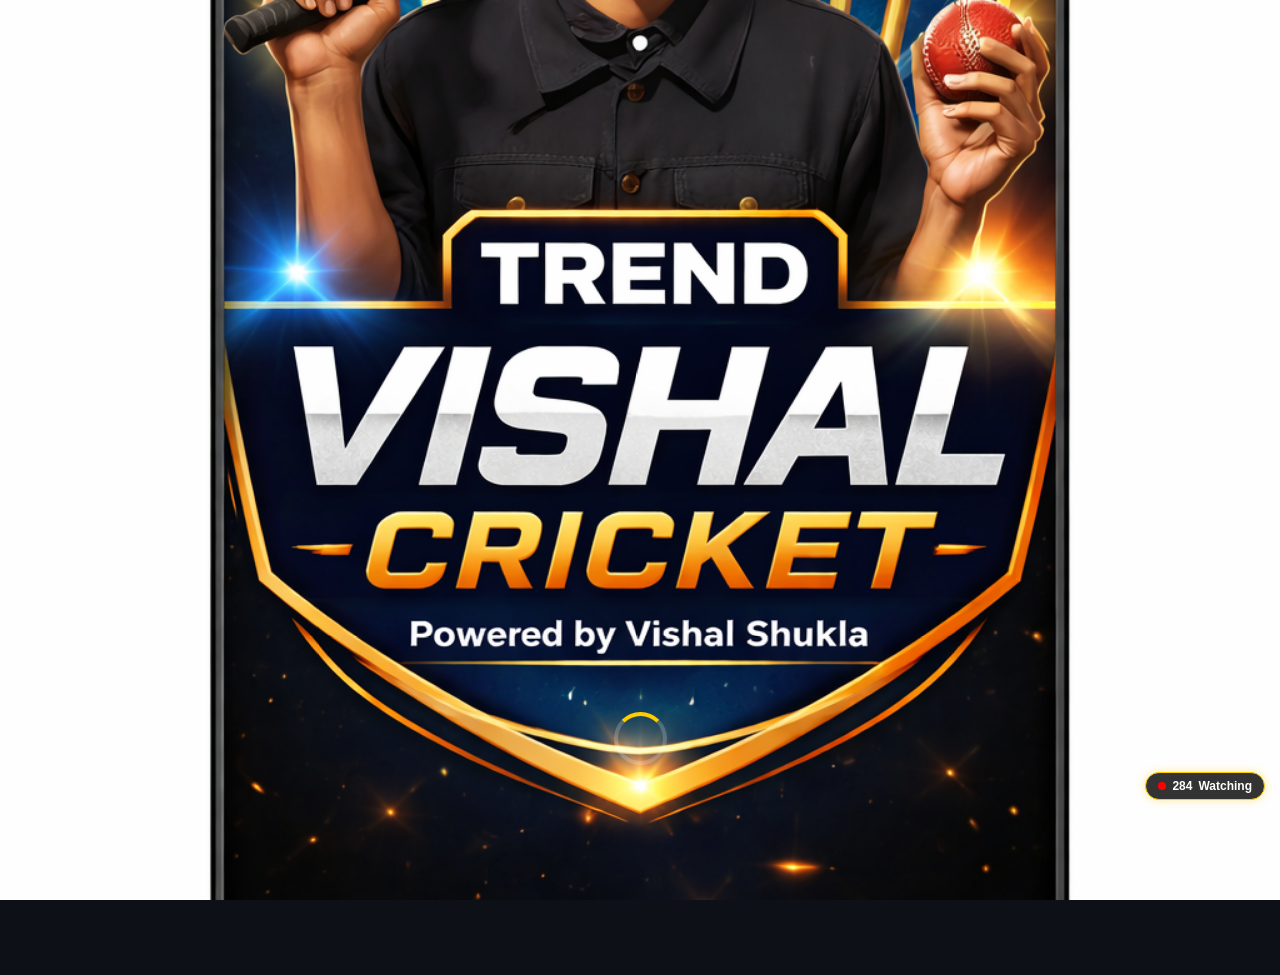
==== commit 12960d0b: "index.html" ====
--- a/index.html
+++ b/index.html
@@ -186,7 +186,6 @@
     margin-top: 12px; 
     font-size: 14px; 
 } 
-/* 🔴 लाइव स्कोर के लिए ब्लिंक इफ़ेक्ट वाला बटन स्टाइल */
 .btn-cricbuzz { 
     background: #ff4444; 
     color: white; 
@@ -311,8 +310,7 @@
     <img src="https://upload.wikimedia.org/wikipedia/en/thumb/8/84/Indian_Premier_League_Official_Logo.svg/1200px-Indian_Premier_League_Official_Logo.svg.png" style="width:65px; margin-bottom:15px; background:#fff; padding:5px; border-radius:10px; display:inline-block;"> 
     <h2 style="color:#ffcc00; font-size:22px; margin:0 0 10px 0; width:100%;">IPL 2026 POINT TABLE</h2> 
     <p style="color:#8b949e; font-size:14px; margin-bottom:25px; width:100%;">लेटेस्ट रैंकिंग और पॉइंट्स देखने के लिए <br>नीचे बटन पर क्लिक करें।</p> 
-    <a href="https://www.google.com/search?q=ipl+2026+point+table" target="_blank" style="background:#ffcc00; color:#000; text-decoration:none; padding:15px 30px; border-radius:30px; font-weight:bold; display:inline-block; font-size:16px; box-shadow: 0 5px 15px rgba(255,204,0,0.4); border: 2px solid #fff;"> VIEW POINT TABLE 📊 </a> 
-</div> 
+    <a href="https://www.google.com/search?q=ipl+2026+point+table" target="_blank" style="background:#ffcc00; color:#000; text-decoration:none; padding:15px 30px; border-radius:30px; font-weight:bold; display:inline-block; font-size:16px; box-shadow: 0 5px 15px rgba(255,204,0,0.4); border: 2px solid #fff;"> VIEW POINT TABLE 📊 </a> </div> 
 
 <div class="footer"> 
     <div style="text-align: center; margin: 25px 0;"> 
@@ -340,99 +338,67 @@
     IRE: "ipl.jpeg", AFG: "ipl.jpeg", ZIM: "ipl.jpeg" 
 }; 
 
-// 🏏 1. आईपीएल के मैचों का डेटा 
-const iplMatches = [ 
-    { t1: "GT", t2: "RCB", date: "2026-05-31T19:30:00", win: "ROYAL CHALLENGERS BENGALURU WON BY 5 WICKETS (GT: 155/8, RCB: 161/5)", venue: "Narendra Modi Stadium, Ahmedabad" }, 
-    { t1: "GT", t2: "RR", date: "2026-05-29T19:30:00", win: "GUJARAT TITANS WON BY 4 WICKETS (RR: 214/6, GT: 215/2)" }, 
-    { t1: "SRH", t2: "RR", date: "2026-05-27T19:30:00", win: "RAJASTHAN ROYALS WON BY 47 RUNS (RR: 243/8, SRH: 196/10)" }, 
-    { t1: "RCB", t2: "GT", date: "2026-05-26T19:30:00", win: "ROYAL CHALLENGERS BENGALURU WON BY 92 RUNS (RCB: 254/5, GT: 162/10)" }, 
-    { t1: "KKR", t2: "DC", date: "2026-05-24T19:30:00", win: "DELHI CAPITALS WON BY 40 RUNS (DC: 203/5, KKR: 163/10)" }, 
-    { t1: "MI", t2: "RR", date: "2026-05-24T15:30:00", win: "RAJASTHAN ROYALS WON BY 30 RUNS (RR: 205/8, MI: 175/9)" }, 
-    { t1: "LSG", t2: "PBKS", date: "2026-05-23T19:30:00", win: "PUNJAB KINGS WON BY 7 WICKETS (LSG: 196/6, PBKS: 200/3)" }, 
-    { t1: "SRH", t2: "RCB", date: "2026-05-22T19:30:00", win: "SUNRISERS HYDERABAD WON BY 55 RUNS (SRH: 255/4, RCB: 200/4)" }, 
-    { t1: "GT", t2: "CSK", date: "2026-05-21T19:30:00", win: "GUJARAT TITANS WON BY 89 RUNS (GT: 229/4, CSK: 140/10)" }, 
-    { t1: "KKR", t2: "MI", date: "2026-05-20T19:30:00", win: "KOLKATA KNIGHT RIDERS WON BY 4 WICKETS (MI: 147/8, KKR: 148/6)" }, 
-    { t1: "RR", t2: "LSG", date: "2026-05-19T19:30:00", win: "RAJASTHAN ROYALS WON BY 7 WICKETS (LSG: 220/5, RR: 225/3)" }, 
-    { t1: "SRH", t2: "CSK", date: "2026-05-18T19:30:00", win: "SRH WON BY 5 WICKETS (CSK: 180/7, SRH: 181/5)" }, 
-    { t1: "DC", t2: "RR", date: "2026-05-17T19:30:00", win: "DC WON BY 5 WICKETS (RR: 193/8, DC: 197/5)" }, 
-    { t1: "PBKS", t2: "RCB", date: "2026-05-17T15:30:00", win: "RCB WON BY 23 RUNS (RCB: 222/4, PBKS: 199/8)" }, 
-    { t1: "KKR", t2: "GT", date: "2026-05-16T19:30:00", win: "KKR WON BY 29 RUNS (KKR: 247/2, GT: 218/4)" }, 
-    { t1: "LSG", t2: "CSK", date: "2026-05-15T19:30:00", win: "LSG WON BY 7 WICKETS (CSK: 187/5, LSG: 188/3)" }, 
-    { t1: "PBKS", t2: "MI", date: "2026-05-14T19:30:00", win: "MI WON BY 6 WICKETS (PBKS: 200/8, MI: 205/4)" }, 
-    { t1: "RCB", t2: "KKR", date: "2026-05-13T19:30:00", win: "RCB WON BY 6 WICKETS (KKR: 192/4, RCB: 194/4)" }, 
-    { t1: "GT", t2: "SRH", date: "2026-05-12T19:30:00", win: "GT WON BY 82 RUNS (GT: 168/5, SRH: 86/10)" }, 
-    { t1: "PBKS", t2: "DC", date: "2026-05-11T19:30:00", win: "DC WON BY 3 WICKETS (PBKS: 210/5, DC: 216/7)" }, 
-    { t1: "RCB", t2: "MI", date: "2026-05-10T19:30:00", win: "RCB WON BY 2 WICKETS (MI: 166/7, RCB: 167/8)" }, 
-    { t1: "CSK", t2: "LSG", date: "2026-05-10T15:30:00", win: "CSK WON BY 5 WICKETS (LSG: 203/8, CSK: 208/5)" }, 
-    { t1: "RR", t2: "GT", date: "2026-05-09T19:30:00", win: "GT WON BY 77 RUNS (GT: 229/4, RR: 152/10)" }, 
-    { t1: "DC", t2: "KKR", date: "2026-05-08T19:30:00", win: "KKR WON BY 8 WICKETS (DC: 142/8, KKR: 147/2)" }, 
-    { t1: "LSG", t2: "RCB", date: "2026-05-07T19:30:00", win: "LSG WON BY 9 RUNS (DLS) (LSG: 209/3, RCB: 203/6)" }, 
-    { t1: "SRH", t2: "PBKS", date: "2026-05-06T19:30:00", win: "SRH WON BY 33 RUNS (SRH: 235/4, PBKS: 202/7)" }, 
-    { t1: "DC", t2: "CSK", date: "2026-05-05T19:30:00", win: "CSK WON BY 8 WICKETS (DC: 155/7, CSK: 159/2)" }, 
-    { t1: "MI", t2: "LSG", date: "2026-05-04T19:30:00", win: "MI WON BY 6 WICKETS (LSG: 228/5, MI: 229/4)" }, 
-    { t1: "GT", t2: "PBKS", date: "2026-04-03T19:30:00", win: "GT WON BY 4 WICKETS (PBKS: 163/9, GT: 167/6)" }, 
-    { t1: "SRH", t2: "KKR", date: "2026-05-03T15:30:00", win: "KKR WON BY 7 WICKETS (SRH: 165/10, KKR: 169/3)" }, 
-    { t1: "CSK", t2: "MI", date: "2026-05-02T19:30:00", win: "CSK WON BY 8 WICKETS (MI: 159/7, CSK: 160/2)" }, 
-    { t1: "RR", t2: "DC", date: "2026-05-01T19:30:00", win: "DC WON BY 7 WICKETS (RR: 225/6, DC: 226/3)" }, 
-    { t1: "GT", t2: "RCB", date: "2026-04-30T19:30:00", win: "GT WON BY 4 WICKETS (RCB: 155/10, GT: 158/6)" }, 
-    { t1: "MI", t2: "SRH", date: "2026-04-29T19:30:00", win: "SRH WON BY 6 WICKETS (MI: 243/5, SRH: 249/4)" }, 
-    { t1: "PBKS", t2: "RR", date: "2026-04-28T19:30:00", win: "RR WON BY 6 WICKETS (PBKS: 222/4, RR: 228/4)" }, 
-    { t1: "DC", t2: "RCB", date: "2026-04-27T19:30:00", win: "RCB WON BY 9 WICKETS (DC: 75/10, RCB: 77/1)" }, 
-    { t1: "LSG", t2: "KKR", date: "2026-04-26T19:30:00", win: "KKR WON BY SUPER OVER (LSG: 155/8, KKR: 155/7)" }, 
-    { t1: "CSK", t2: "GT", date: "2026-04-26T15:30:00", win: "GT WON BY 8 WICKETS (CSK: 158/7, GT: 162/2)" }, 
-    { t1: "RR", t2: "SRH", date: "2026-04-25T19:30:00", win: "SRH WON BY 5 WICKETS (RR: 228/6, SRH: 229/5)" }, 
-    { t1: "DC", t2: "PBKS", date: "2026-04-25T15:30:00", win: "PBKS WON BY 6 WICKETS (DC: 264/2, PBKS: 265/4)" }, 
-    { t1: "PBKS", t2: "CSK", date: "2026-04-15T19:30:00", win: "CSK WON BY 5 WICKETS" }, 
-    { t1: "RCB", t2: "SRH", date: "2026-04-11T19:30:00", win: "RCB WON BY 23 RUNS" }, 
-    { t1: "PBKS", t2: "SRH", date: "2026-04-11T19:30:00", win: "PBKS WON BY 6 WICKETS" }, 
-    { t1: "RCB", t2: "RR", date: "2026-04-10T19:30:00", win: "RR WON BY 6 WICKETS" }, 
-    { t1: "KKR", t2: "LSG", date: "2026-04-09T19:30:00", win: "LSG WON BY 3 WICKETS" }, 
-    { t1: "GT", t2: "DC", date: "2026-04-08T19:30:00", win: "GT WON BY 1 RUN" }, 
-    { t1: "RR", t2: "MI", date: "2026-04-07T19:30:00", win: "RR WON BY 27 RUNS" }, 
-    { t1: "KKR", t2: "PBKS", date: "2026-04-06T19:30:00", win: "NO RESULT" }, 
-    { t1: "RCB", t2: "CSK", date: "2026-04-05T19:30:00", win: "RCB WON BY 43 RUNS" }, 
-    { t1: "SRH", t2: "LSG", date: "2026-04-05T15:30:00", win: "LSG WON BY 5 WICKETS" }, 
-    { t1: "GT", t2: "RR", date: "2026-04-04T19:30:00", win: "RR WON BY 6 RUNS" }, 
-    { t1: "MI", t2: "DC", date: "2026-04-04T15:30:00", win: "DC WON BY 6 WICKETS" }, 
-    { t1: "CSK", t2: "PBKS", date: "2026-04-03T19:30:00", win: "PBKS WON BY 5 WICKETS" }, 
-    { t1: "KKR", t2: "SRH", date: "2026-04-02T19:30:00", win: "SRH WON BY 65 RUNS" }, 
-    { t1: "LSG", t2: "DC", date: "2026-04-01T19:30:00", win: "DC WON BY 6 WICKETS" }, 
-    { t1: "RR", t2: "CSK", date: "2026-03-30T19:30:00", win: "RR WON BY 8 WICKETS" }, 
-    { t1: "MI", t2: "KKR", date: "2026-03-29T19:30:00", win: "MI WON BY 6 WICKETS" }, 
-    { t1: "RCB", t2: "SRH", date: "2026-03-28T19:30:00", win: "RCB WON BY 5 WICKETS" } 
-]; 
-
-// 🇮🇳 2. टीम इंडिया के मैच (जून और जुलाई का 100% असली अंतरराष्ट्रीय शेड्यूल) 
-const indiaMatches = [ 
-    { t1: "IND", t2: "AFG", date: "2026-06-06T09:30:00", durationHours: 120, stage: "Only Test Match 🏆", venue: "Maharaja Singh PCA Stadium, Chandigarh", cricbuzzUrl: "https://www.cricbuzz.com/live-cricket-scores" }, 
-    { t1: "IND", t2: "AFG", date: "2026-06-13T13:30:00", durationHours: 8, stage: "1st ODI Match 🏆", venue: "HPCA Stadium, Dharamshala", cricbuzzUrl: "https://www.cricbuzz.com/live-cricket-scores" }, 
-    { t1: "IND", t2: "AFG", date: "2026-06-17T13:30:00", durationHours: 8, stage: "2nd ODI Match 🏆", venue: "Ekana Stadium, Lucknow", cricbuzzUrl: "https://www.cricbuzz.com/live-cricket-scores" }, 
-    { t1: "IND", t2: "AFG", date: "2026-06-20T13:30:00", durationHours: 8, stage: "3rd ODI Match 🏆", venue: "M. A. Chidambaram Stadium, Chennai", cricbuzzUrl: "https://www.cricbuzz.com/live-cricket-scores" }, 
-    { t1: "IRE", t2: "IND", date: "2026-06-26T19:30:00", durationHours: 4, stage: "1st T20I Match 🏆", venue: "Stormont, Belfast", cricbuzzUrl: "https://www.cricbuzz.com/live-cricket-scores" }, 
-    { t1: "IRE", t2: "IND", date: "2026-06-28T19:30:00", durationHours: 4, stage: "2nd T20I Match 🏆", venue: "Stormont, Belfast", cricbuzzUrl: "https://www.cricbuzz.com/live-cricket-scores" }, 
-    { t1: "ENG", t2: "IND", date: "2026-07-01T22:00:00", durationHours: 4, stage: "1st T20I Match 🏆", venue: "Riverside, Chester-le-Street", cricbuzzUrl: "https://www.cricbuzz.com/live-cricket-scores" }, 
-    { t1: "ENG", t2: "IND", date: "2026-07-04T19:00:00", durationHours: 4, stage: "2nd T20I Match 🏆", venue: "Old Trafford, Manchester", cricbuzzUrl: "https://www.cricbuzz.com/live-cricket-scores" }, 
-    { t1: "ENG", t2: "IND", date: "2026-07-07T22:00:00", durationHours: 4, stage: "3rd T20I Match 🏆", venue: "Trent Bridge, Nottingham", cricbuzzUrl: "https://www.cricbuzz.com/live-cricket-scores" }, 
-    { t1: "ENG", t2: "IND", date: "2026-07-09T22:00:00", durationHours: 4, stage: "4th T20I Match 🏆", venue: "Bristol Ground, Bristol", cricbuzzUrl: "https://www.cricbuzz.com/live-cricket-scores" }, 
-    { t1: "ENG", t2: "IND", date: "2026-07-11T19:00:00", durationHours: 4, stage: "5th T20I Match 🏆", venue: "Utilita Bowl, Southampton", cricbuzzUrl: "https://www.cricbuzz.com/live-cricket-scores" }, 
-    { t1: "ENG", t2: "IND", date: "2026-07-14T15:30:00", durationHours: 8, stage: "1st ODI Match 🏆", venue: "Edgbaston, Birmingham", cricbuzzUrl: "https://www.cricbuzz.com/live-cricket-scores" }, 
-    { t1: "ENG", t2: "IND", date: "2026-07-16T17:30:00", durationHours: 8, stage: "2nd ODI Match 🏆", venue: "Sophia Gardens, Cardiff", cricbuzzUrl: "https://www.cricbuzz.com/live-cricket-scores" }, 
-    { t1: "ENG", t2: "IND", date: "2026-07-19T15:30:00", durationHours: 8, stage: "3rd ODI Match 🏆", venue: "Lord's, London", cricbuzzUrl: "https://www.cricbuzz.com/live-cricket-scores" }, 
-    { t1: "ZIM", t2: "IND", date: "2026-07-23T16:30:00", durationHours: 4, stage: "1st T20I Match 🏆", venue: "Harare Sports Club, Harare", cricbuzzUrl: "https://www.cricbuzz.com/live-cricket-scores" }, 
-    { t1: "ZIM", t2: "IND", date: "2026-07-25T16:30:00", durationHours: 4, stage: "2nd T20I Match 🏆", venue: "Harare Sports Club, Harare", cricbuzzUrl: "https://www.cricbuzz.com/live-cricket-scores" }, 
-    { t1: "ZIM", t2: "IND", date: "2026-07-26T16:30:00", durationHours: 4, stage: "3rd T20I Match 🏆", venue: "Harare Sports Club, Harare", cricbuzzUrl: "https://www.cricbuzz.com/live-cricket-scores" }, 
-    // पुराने अंतरराष्ट्रीय परिणाम 
-    { t1: "IND", t2: "PAK", date: "2026-05-10T19:30:00", stage: "🏆 ASIA CUP (SUPER 4)", venue: "Eden Gardens, Kolkata", win: "INDIA WON BY 6 WICKETS 🇮🇳 (PAK: 152/10, IND: 154/4)" }, 
-    { t1: "IND", t2: "SA", date: "2026-04-25T19:30:00", stage: "💥 T20 SERIES", venue: "JSCA Stadium, Ranchi", win: "INDIA WON BY 45 RUNS 🇮🇳 (IND: 198/5, SA: 153/8)" }, 
-    { t1: "IND", t2: "AUS", date: "2026-03-15T19:30:00", stage: "🏏 ODI SERIES", venue: "MA Chidambaram Stadium, Chennai", win: "AUSTRALIA WON BY 2 WICKETS (IND: 242/10, AUS: 245/8)" }, 
-    { t1: "IND", t2: "SL", date: "2026-02-28T19:30:00", stage: "🏆 T20 CUP", venue: "Wankhede Stadium, Mumbai", win: "INDIA WON BY 7 WICKETS 🇮🇳 (SL: 138/9, IND: 142/3)" }, 
-    { t1: "IND", t2: "ENG", date: "2026-01-20T09:30:00", stage: "🔥 TEST MATCH", venue: "Narendra Modi Stadium, Ahmedabad", win: "INDIA WON BY AN INNINGS & 34 RUNS 🇮🇳" } 
-]; 
-
+// Master Array - API से आने वाला डेटा इसी में लोड होगा
+let allFetchedMatches = [];
 let upcomingMatches = []; 
 let sortedResults = []; 
 let liveMatches = []; 
 let currentTab = 'live'; 
+
+// 🌐 आपकी CricketData API से डेटा खींचने का ऑटोमैटिक लॉजिक
+async function loadLiveScoresFromAPI() {
+    // स्क्रीनशॉट 1000087242.jpg वाली आपकी असली API Key यहाँ लगा दी है
+    const apiKey = "ed249566-9b8a-4509-b84a-76f57df5fb00"; 
+    const url = `https://api.cricketdata.org/v1/currentMatches?apikey=${apiKey}`;
+
+    try {
+        const response = await fetch(url);
+        const jsonResult = await response.json();
+        
+        if (jsonResult && jsonResult.data) {
+            allFetchedMatches = jsonResult.data.map(m => {
+                // टीमों के नाम से शॉर्ट कोड (जैसे India -> IND) बनाना
+                let team1Raw = m.teams[0] || "TEAM1";
+                let team2Raw = m.teams[1] || "TEAM2";
+                
+                let t1 = team1Raw.substring(0,3).toUpperCase();
+                let t2 = team2Raw.substring(0,3).toUpperCase();
+                
+                // आईपीएल टीमों के लिए स्पेशल शॉर्ट कोड फिक्स
+                if(team1Raw.includes("Chennai")) t1 = "CSK";
+                if(team2Raw.includes("Chennai")) t2 = "CSK";
+                if(team1Raw.includes("Royal Chargers") || team1Raw.includes("Bengaluru")) t1 = "RCB";
+                if(team2Raw.includes("Royal Chargers") || team2Raw.includes("Bengaluru")) t2 = "RCB";
+                if(team1Raw.includes("Mumbai")) t1 = "MI";
+                if(team2Raw.includes("Mumbai")) t2 = "MI";
+                if(team1Raw.includes("Gujarat")) t1 = "GT";
+                if(team2Raw.includes("Gujarat")) t2 = "GT";
+                if(team1Raw.includes("Kolkata")) m1 = "KKR";
+                if(team2Raw.includes("Kolkata")) m2 = "KKR";
+
+                return {
+                    t1: t1,
+                    t2: t2,
+                    date: m.dateTimeGMT ? m.dateTimeGMT + "Z" : new Date().toISOString(),
+                    stage: m.matchType ? m.matchType.toUpperCase() + " MATCH 🏆" : m.status,
+                    venue: m.venue || "International Stadium",
+                    statusText: m.status,
+                    matchStarted: m.matchStarted,
+                    matchEnded: m.matchEnded,
+                    isIpl: team1Raw.includes("IPL") || team2Raw.includes("IPL") || m.status.includes("IPL"),
+                    isIndia: team1Raw.includes("India") || team2Raw.includes("India")
+                };
+            });
+            
+            // डेटा आने के बाद फ़िल्टर चलाएं
+            filterMatches('all');
+        }
+    } catch (error) {
+        console.error("API Error:", error);
+        // अगर API लिमिट खत्म हो जाए तो सुरक्षित ब्लैंक रेंडर करें
+        renderMatchCards();
+    }
+}
 
 window.showT = function(tabId, btn) { 
     currentTab = tabId; 
@@ -452,35 +418,21 @@
         btn.style.background = '#222'; 
         btn.style.color = '#fff'; 
     }); 
+    
     let selectedData = []; 
     if (type === 'all') { 
-        selectedData = [...iplMatches, ...indiaMatches]; 
+        selectedData = [...allFetchedMatches]; 
     } else if (type === 'ipl') { 
-        selectedData = [...iplMatches]; 
+        selectedData = allFetchedMatches.filter(m => m.isIpl); 
     } else if (type === 'india') { 
-        selectedData = [...indiaMatches]; 
-    } 
-    const now = new Date(); 
-    // ⏱️ टाइमर के हिसाब से लाइव, अपकमिंग और रिजल्ट्स को ऑटो-फ़िल्टर करना 
-    liveMatches = selectedData.filter(m => { 
-        if(m.win) return false; 
-        const startTime = new Date(m.date); 
-        const duration = m.durationHours || 4; 
-        const endTime = new Date(startTime.getTime() + (duration * 60 * 60 * 1000)); 
-        return (now >= startTime && now <= endTime); 
-    }); 
-    upcomingMatches = selectedData.filter(m => { 
-        if(m.win) return false; 
-        const startTime = new Date(m.date); 
-        return (now < startTime); 
-    }).sort((a, b) => new Date(a.date) - new Date(b.date)); 
-    sortedResults = selectedData.filter(m => { 
-        if(m.win) return true; 
-        const startTime = new Date(m.date); 
-        const duration = m.durationHours || 4; 
-        const endTime = new Date(startTime.getTime() + (duration * 60 * 60 * 1000)); 
-        return (now > endTime); 
-    }).sort((a, b) => new Date(b.date) - new Date(a.date)); 
+        selectedData = allFetchedMatches.filter(m => m.isIndia); 
+    } 
+    
+    // API के स्टेटस के आधार पर मैच छांटना
+    liveMatches = selectedData.filter(m => m.matchStarted && !m.matchEnded); 
+    upcomingMatches = selectedData.filter(m => !m.matchStarted && !m.matchEnded); 
+    sortedResults = selectedData.filter(m => m.matchEnded); 
+    
     renderMatchCards(); 
 }; 
 
@@ -491,6 +443,7 @@
     if(liveSec) liveSec.innerHTML = ""; 
     if(upcomingSec) upcomingSec.innerHTML = ""; 
     if(resultsSec) resultsSec.innerHTML = ""; 
+    
     liveMatches.forEach(m => { 
         if(liveSec) liveSec.innerHTML += createCardHtml(m, 'live'); 
     }); 
@@ -500,6 +453,7 @@
     sortedResults.forEach(m => { 
         if(resultsSec) resultsSec.innerHTML += createCardHtml(m, 'result'); 
     }); 
+    
     if (liveSec && liveMatches.length === 0) { 
         liveSec.innerHTML = ` 
         <div style="padding: 40px 20px; background: #161b22; border-radius: 12px; border: 1px dashed #ffcc00; margin: 15px;"> 
@@ -514,19 +468,21 @@
     const logo2 = logos[m.t2] || 'ipl.jpeg'; 
     const matchDate = new Date(m.date).toLocaleDateString('hi-IN', { weekday: 'long', year: 'numeric', month: 'long', day: 'numeric' }); 
     let actionButtons = ""; 
+    
     if(status === 'result') { 
         actionButtons = ` 
-        <span class="win-text">${m.win}</span> 
+        <span class="win-text" style="color: #00ff00;">🏁 ${m.statusText}</span> 
         <a href="https://www.google.com/search?q=${m.t1}+vs+${m.t2}+match+highlight" target="_blank" class="btn-highlight"> 🎬 WATCH HIGHLIGHT </a> 
         <a href="https://www.google.com/search?q=${m.t1}+vs+${m.t2}+match+details" target="_blank" class="btn-live" style="margin-top:8px; background:#30363d; color:#fff; border:1px solid #ffcc00;"> 📊 VIEW DETAILS </a> `; 
     } else if(status === 'live') { 
         actionButtons = ` 
-        <span class="win-text" style="color:#ff4444;"><span class="live-dot"></span>MATCH IS LIVE</span> 
-        <a href="${m.cricbuzzUrl || 'https://www.cricbuzz.com/live-cricket-scores'}" target="_blank" class="btn-cricbuzz"> 🔴 VIEW LIVE SCORE (CRICBUZZ) </a> `; 
+        <span class="win-text" style="color:#ff4444;"><span class="live-dot"></span>${m.statusText}</span> 
+        <a href="https://www.cricbuzz.com/live-cricket-scores" target="_blank" class="btn-cricbuzz"> 🔴 VIEW LIVE SCORE (CRICBUZZ) </a> `; 
     } else { 
         actionButtons = ` 
-        <span class="win-text" style="color:#ffcc00;">⏳ UPCOMING MATCH</span> `; 
-    } 
+        <span class="win-text" style="color:#ffcc00;">⏳ ${m.statusText || 'UPCOMING MATCH'}</span> `; 
+    } 
+    
     return ` 
     <div class="match-card"> 
         <span class="date-header">📅 ${matchDate}</span> 
@@ -561,18 +517,11 @@
 setTimeout(hideTrendSplash, 2500); 
 
 function run() { 
-    filterMatches('all'); 
+    loadLiveScoresFromAPI(); // लोड होते ही सीधे API को हिट करेगा
     const allBtn = document.querySelectorAll('.category-btn')[0]; 
     if (allBtn) { 
         allBtn.style.background = '#ffcc00'; 
         allBtn.style.color = '#000'; 
-    } 
-    if (liveMatches.length === 0) { 
-        const upcomingBtn = document.querySelectorAll('.tab-btn')[1]; 
-        showT('upcoming', upcomingBtn); 
-    } else { 
-        const liveBtn = document.querySelectorAll('.tab-btn')[0]; 
-        showT('live', liveBtn); 
     } 
 } 
 
@@ -600,18 +549,6 @@
             const nextTabId = tabsOrder[currentIndex + 1]; 
             const nextBtn = document.querySelectorAll('.tab-btn')[currentIndex + 1]; 
             showT(nextTabId, nextBtn); 
-            if (typeof filterMatches === 'function') { 
-                filterMatches('all'); 
-                const allBtn = document.querySelectorAll('.category-btn')[0]; 
-                if (allBtn) { 
-                    allBtn.style.background = '#ffcc00'; 
-                    allBtn.style.color = '#000'; 
-                } 
-                const iplBtn = document.querySelectorAll('.category-btn')[1]; 
-                const indiaBtn = document.querySelectorAll('.category-btn')[2]; 
-                if(iplBtn) { iplBtn.style.background = ''; iplBtn.style.color = ''; } 
-                if(indiaBtn) { indiaBtn.style.background = ''; indiaBtn.style.color = ''; } 
-            } 
         } 
     } 
     if (touchendX > touchstartX + 80) { 
@@ -619,26 +556,13 @@
             const prevTabId = tabsOrder[currentIndex - 1]; 
             const prevBtn = document.querySelectorAll('.tab-btn')[currentIndex - 1]; 
             showT(prevTabId, prevBtn); 
-            if (typeof filterMatches === 'function') { 
-                filterMatches('all'); 
-                const allBtn = document.querySelectorAll('.category-btn')[0]; 
-                if (allBtn) { 
-                    allBtn.style.background = '#ffcc00'; 
-                    allBtn.style.color = '#000'; 
-                } 
-                const iplBtn = document.querySelectorAll('.category-btn')[1]; 
-                const indiaBtn = document.querySelectorAll('.category-btn')[2]; 
-                if(iplBtn) { iplBtn.style.background = ''; iplBtn.style.color = ''; } 
-                if(indiaBtn) { indiaBtn.style.background = ''; indiaBtn.style.color = ''; } 
-            } 
         } 
     } 
 } 
 </script> 
 <div id="fake-visitor-badge" style="position: fixed; bottom: 100px; right: 15px; background: rgba(0, 0, 0, 0.8); border: 1px solid #ffcc00; color: #fff; padding: 6px 12px; border-radius: 20px; font-size: 12px; font-weight: bold; z-index: 99999; display: flex; align-items: center; gap: 6px; box-shadow: 0 0 10px rgba(255, 204, 0, 0.4);"> 
     <span style="width: 8px; height: 8px; background: #ff0000; border-radius: 50%; display: inline-block; animation: fakeBlink 1s infinite;"></span> 
-    <span id="fake-count">284</span> Watching 
-</div> 
+    <span id="fake-count">284</span> Watching </div> 
 <style> 
 @keyframes fakeBlink { 0% { opacity: 1; } 50% { opacity: 0.3; } 100% { opacity: 1; } } 
 </style> 
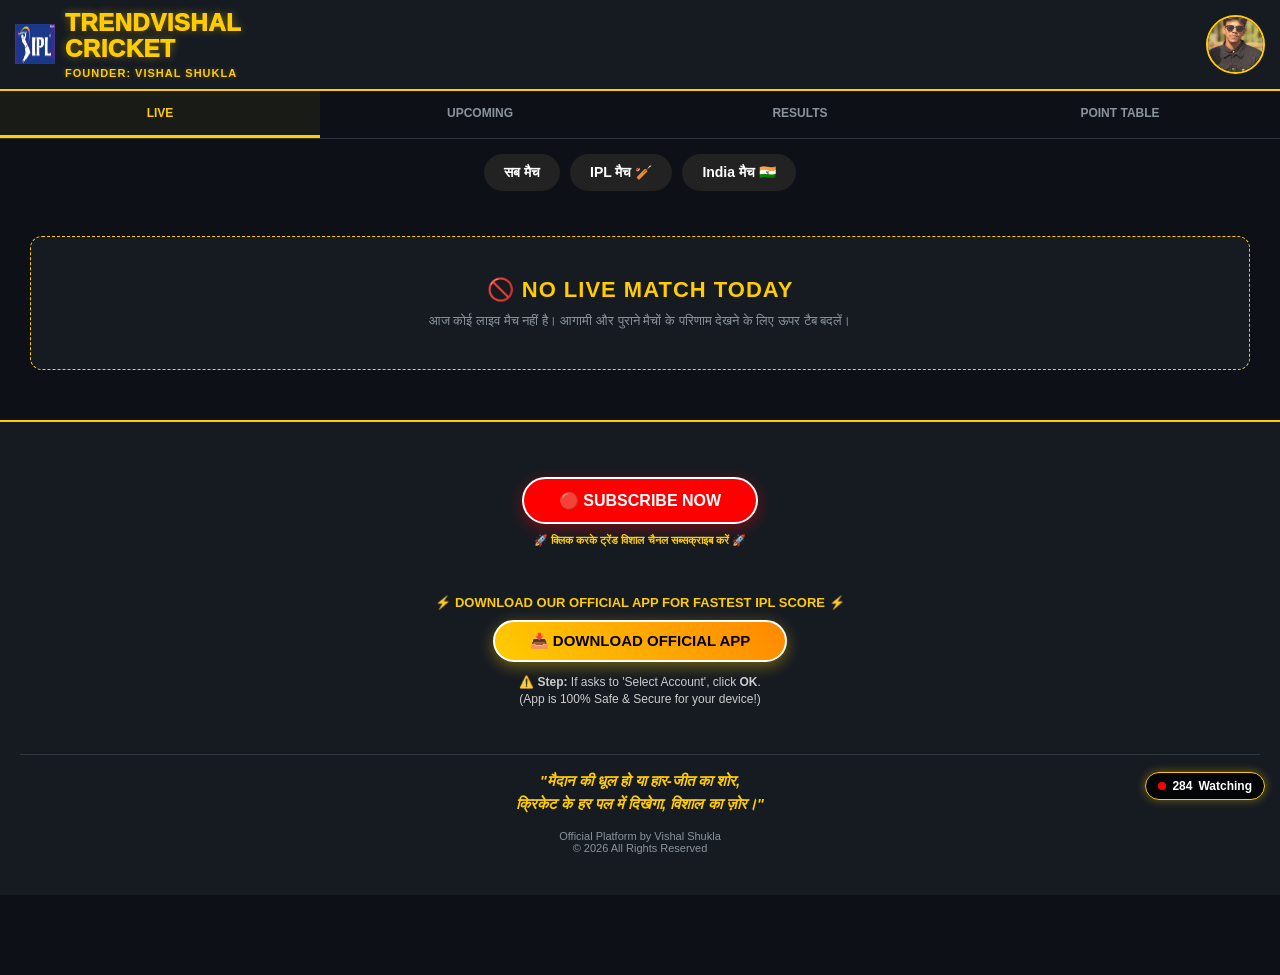
==== commit 273a529b: "index.html" ====
--- a/index.html
+++ b/index.html
@@ -310,7 +310,8 @@
     <img src="https://upload.wikimedia.org/wikipedia/en/thumb/8/84/Indian_Premier_League_Official_Logo.svg/1200px-Indian_Premier_League_Official_Logo.svg.png" style="width:65px; margin-bottom:15px; background:#fff; padding:5px; border-radius:10px; display:inline-block;"> 
     <h2 style="color:#ffcc00; font-size:22px; margin:0 0 10px 0; width:100%;">IPL 2026 POINT TABLE</h2> 
     <p style="color:#8b949e; font-size:14px; margin-bottom:25px; width:100%;">लेटेस्ट रैंकिंग और पॉइंट्स देखने के लिए <br>नीचे बटन पर क्लिक करें।</p> 
-    <a href="https://www.google.com/search?q=ipl+2026+point+table" target="_blank" style="background:#ffcc00; color:#000; text-decoration:none; padding:15px 30px; border-radius:30px; font-weight:bold; display:inline-block; font-size:16px; box-shadow: 0 5px 15px rgba(255,204,0,0.4); border: 2px solid #fff;"> VIEW POINT TABLE 📊 </a> </div> 
+    <a href="https://www.google.com/search?q=ipl+2026+point+table" target="_blank" style="background:#ffcc00; color:#000; text-decoration:none; padding:15px 30px; border-radius:30px; font-weight:bold; display:inline-block; font-size:16px; box-shadow: 0 5px 15px rgba(255,204,0,0.4); border: 2px solid #fff;"> VIEW POINT TABLE 📊 </a> 
+</div> 
 
 <div class="footer"> 
     <div style="text-align: center; margin: 25px 0;"> 
@@ -338,67 +339,137 @@
     IRE: "ipl.jpeg", AFG: "ipl.jpeg", ZIM: "ipl.jpeg" 
 }; 
 
-// Master Array - API से आने वाला डेटा इसी में लोड होगा
-let allFetchedMatches = [];
+// 🏏 1. आईपीएल के मैचों का पक्का डेटा (Results के लिए) 
+const iplMatches = [ 
+    { t1: "GT", t2: "RCB", date: "2026-05-31T19:30:00", win: "ROYAL CHALLENGERS BENGALURU WON BY 5 WICKETS (GT: 155/8, RCB: 161/5)", venue: "Narendra Modi Stadium, Ahmedabad", isIpl: true }, 
+    { t1: "GT", t2: "RR", date: "2026-05-29T19:30:00", win: "GUJARAT TITANS WON BY 4 WICKETS (RR: 214/6, GT: 215/2)", isIpl: true }, 
+    { t1: "SRH", t2: "RR", date: "2026-05-27T19:30:00", win: "RAJASTHAN ROYALS WON BY 47 RUNS (RR: 243/8, SRH: 196/10)", isIpl: true }, 
+    { t1: "RCB", t2: "GT", date: "2026-05-26T19:30:00", win: "ROYAL CHALLENGERS BENGALURU WON BY 92 RUNS (RCB: 254/5, GT: 162/10)", isIpl: true }, 
+    { t1: "KKR", t2: "DC", date: "2026-05-24T19:30:00", win: "DELHI CAPITALS WON BY 40 RUNS (DC: 203/5, KKR: 163/10)", isIpl: true }, 
+    { t1: "MI", t2: "RR", date: "2026-05-24T15:30:00", win: "RAJASTHAN ROYALS WON BY 30 RUNS (RR: 205/8, MI: 175/9)", isIpl: true }, 
+    { t1: "LSG", t2: "PBKS", date: "2026-05-23T19:30:00", win: "PUNJAB KINGS WON BY 7 WICKETS (LSG: 196/6, PBKS: 200/3)", isIpl: true }, 
+    { t1: "SRH", t2: "RCB", date: "2026-05-22T19:30:00", win: "SUNRISERS HYDERABAD WON BY 55 RUNS (SRH: 255/4, RCB: 200/4)", isIpl: true }, 
+    { t1: "GT", t2: "CSK", date: "2026-05-21T19:30:00", win: "GUJARAT TITANS WON BY 89 RUNS (GT: 229/4, CSK: 140/10)", isIpl: true }, 
+    { t1: "KKR", t2: "MI", date: "2026-05-20T19:30:00", win: "KOLKATA KNIGHT RIDERS WON BY 4 WICKETS (MI: 147/8, KKR: 148/6)", isIpl: true }, 
+    { t1: "RR", t2: "LSG", date: "2026-05-19T19:30:00", win: "RAJASTHAN ROYALS WON BY 7 WICKETS (LSG: 220/5, RR: 225/3)", isIpl: true }, 
+    { t1: "SRH", t2: "CSK", date: "2026-05-18T19:30:00", win: "SRH WON BY 5 WICKETS (CSK: 180/7, SRH: 181/5)", isIpl: true }, 
+    { t1: "DC", t2: "RR", date: "2026-05-17T19:30:00", win: "DC WON BY 5 WICKETS (RR: 193/8, DC: 197/5)", isIpl: true }, 
+    { t1: "PBKS", t2: "RCB", date: "2026-05-17T15:30:00", win: "RCB WON BY 23 RUNS (RCB: 222/4, PBKS: 199/8)", isIpl: true }, 
+    { t1: "KKR", t2: "GT", date: "2026-05-16T19:30:00", win: "KKR WON BY 29 RUNS (KKR: 247/2, GT: 218/4)", isIpl: true }, 
+    { t1: "LSG", t2: "CSK", date: "2026-05-15T19:30:00", win: "LSG WON BY 7 WICKETS (CSK: 187/5, LSG: 188/3)", isIpl: true }, 
+    { t1: "PBKS", t2: "MI", date: "2026-05-14T19:30:00", win: "MI WON BY 6 WICKETS (PBKS: 200/8, MI: 205/4)", isIpl: true }, 
+    { t1: "RCB", t2: "KKR", date: "2026-05-13T19:30:00", win: "RCB WON BY 6 WICKETS (KKR: 192/4, RCB: 194/4)", isIpl: true }, 
+    { t1: "GT", t2: "SRH", date: "2026-05-12T19:30:00", win: "GT WON BY 82 RUNS (GT: 168/5, SRH: 86/10)", isIpl: true }, 
+    { t1: "PBKS", t2: "DC", date: "2026-05-11T19:30:00", win: "DC WON BY 3 WICKETS (PBKS: 210/5, DC: 216/7)", isIpl: true }, 
+    { t1: "RCB", t2: "MI", date: "2026-05-10T19:30:00", win: "RCB WON BY 2 WICKETS (MI: 166/7, RCB: 167/8)", isIpl: true }, 
+    { t1: "CSK", t2: "LSG", date: "2026-05-10T15:30:00", win: "CSK WON BY 5 WICKETS (LSG: 203/8, CSK: 208/5)", isIpl: true }, 
+    { t1: "RR", t2: "GT", date: "2026-05-09T19:30:00", win: "GT WON BY 77 RUNS (GT: 229/4, RR: 152/10)", isIpl: true }, 
+    { t1: "DC", t2: "KKR", date: "2026-05-08T19:30:00", win: "KKR WON BY 8 WICKETS (DC: 142/8, KKR: 147/2)", isIpl: true }, 
+    { t1: "LSG", t2: "RCB", date: "2026-05-07T19:30:00", win: "LSG WON BY 9 RUNS (DLS) (LSG: 209/3, RCB: 203/6)", isIpl: true }, 
+    { t1: "SRH", t2: "PBKS", date: "2026-05-06T19:30:00", win: "SRH WON BY 33 RUNS (SRH: 235/4, PBKS: 202/7)", isIpl: true }, 
+    { t1: "DC", t2: "CSK", date: "2026-05-05T19:30:00", win: "CSK WON BY 8 WICKETS (DC: 155/7, CSK: 159/2)", isIpl: true }, 
+    { t1: "MI", t2: "LSG", date: "2026-05-04T19:30:00", win: "MI WON BY 6 WICKETS (LSG: 228/5, MI: 229/4)", isIpl: true }, 
+    { t1: "GT", t2: "PBKS", date: "2026-04-03T19:30:00", win: "GT WON BY 4 WICKETS (PBKS: 163/9, GT: 167/6)", isIpl: true }, 
+    { t1: "SRH", t2: "KKR", date: "2026-05-03T15:30:00", win: "KKR WON BY 7 WICKETS (SRH: 165/10, KKR: 169/3)", isIpl: true }, 
+    { t1: "CSK", t2: "MI", date: "2026-05-02T19:30:00", win: "CSK WON BY 8 WICKETS (MI: 159/7, CSK: 160/2)", isIpl: true }, 
+    { t1: "RR", t2: "DC", date: "2026-05-01T19:30:00", win: "DC WON BY 7 WICKETS (RR: 225/6, DC: 226/3)", isIpl: true }, 
+    { t1: "GT", t2: "RCB", date: "2026-04-30T19:30:00", win: "GT WON BY 4 WICKETS (RCB: 155/10, GT: 158/6)", isIpl: true }, 
+    { t1: "MI", t2: "SRH", date: "2026-04-29T19:30:00", win: "SRH WON BY 6 WICKETS (MI: 243/5, SRH: 249/4)", isIpl: true }, 
+    { t1: "PBKS", t2: "RR", date: "2026-04-28T19:30:00", win: "RR WON BY 6 WICKETS (PBKS: 222/4, RR: 228/4)", isIpl: true }, 
+    { t1: "DC", t2: "RCB", date: "2026-04-27T19:30:00", win: "RCB WON BY 9 WICKETS (DC: 75/10, RCB: 77/1)", isIpl: true }, 
+    { t1: "LSG", t2: "KKR", date: "2026-04-26T19:30:00", win: "KKR WON BY SUPER OVER (LSG: 155/8, KKR: 155/7)", isIpl: true }, 
+    { t1: "CSK", t2: "GT", date: "2026-04-26T15:30:00", win: "GT WON BY 8 WICKETS (CSK: 158/7, GT: 162/2)", isIpl: true }, 
+    { t1: "RR", t2: "SRH", date: "2026-04-25T19:30:00", win: "SRH WON BY 5 WICKETS (RR: 228/6, SRH: 229/5)", isIpl: true }, 
+    { t1: "DC", t2: "PBKS", date: "2026-04-25T15:30:00", win: "PBKS WON BY 6 WICKETS (DC: 264/2, PBKS: 265/4)", isIpl: true }, 
+    { t1: "PBKS", t2: "CSK", date: "2026-04-15T19:30:00", win: "CSK WON BY 5 WICKETS", isIpl: true }, 
+    { t1: "RCB", t2: "SRH", date: "2026-04-11T19:30:00", win: "RCB WON BY 23 RUNS", isIpl: true }, 
+    { t1: "PBKS", t2: "SRH", date: "2026-04-11T19:30:00", win: "PBKS WON BY 6 WICKETS", isIpl: true }, 
+    { t1: "RCB", t2: "RR", date: "2026-04-10T19:30:00", win: "RR WON BY 6 WICKETS", isIpl: true }, 
+    { t1: "KKR", t2: "LSG", date: "2026-04-09T19:30:00", win: "LSG WON BY 3 WICKETS", isIpl: true }, 
+    { t1: "GT", t2: "DC", date: "2026-04-08T19:30:00", win: "GT WON BY 1 RUN", isIpl: true }, 
+    { t1: "RR", t2: "MI", date: "2026-04-07T19:30:00", win: "RR WON BY 27 RUNS", isIpl: true }, 
+    { t1: "KKR", t2: "PBKS", date: "2026-04-06T19:30:00", win: "NO RESULT", isIpl: true }, 
+    { t1: "RCB", t2: "CSK", date: "2026-04-05T19:30:00", win: "RCB WON BY 43 RUNS", isIpl: true }, 
+    { t1: "SRH", t2: "LSG", date: "2026-04-05T15:30:00", win: "LSG WON BY 5 WICKETS", isIpl: true }, 
+    { t1: "GT", t2: "RR", date: "2026-04-04T19:30:00", win: "RR WON BY 6 RUNS", isIpl: true }, 
+    { t1: "MI", t2: "DC", date: "2026-04-04T15:30:00", win: "DC WON BY 6 WICKETS", isIpl: true }, 
+    { t1: "CSK", t2: "PBKS", date: "2026-04-03T19:30:00", win: "PBKS WON BY 5 WICKETS", isIpl: true }, 
+    { t1: "KKR", t2: "SRH", date: "2026-04-02T19:30:00", win: "SRH WON BY 65 RUNS", isIpl: true }, 
+    { t1: "LSG", t2: "DC", date: "2026-04-01T19:30:00", win: "DC WON BY 6 WICKETS", isIpl: true }, 
+    { t1: "RR", t2: "CSK", date: "2026-03-30T19:30:00", win: "RR WON BY 8 WICKETS", isIpl: true }, 
+    { t1: "MI", t2: "KKR", date: "2026-03-29T19:30:00", win: "MI WON BY 6 WICKETS", isIpl: true }, 
+    { t1: "RCB", t2: "SRH", date: "2026-03-28T19:30:00", win: "RCB WON BY 5 WICKETS", isIpl: true } 
+]; 
+
+// 🇮🇳 2. टीम इंडिया के भविष्य के दूर वाले मैच (Advance Upcoming List के लिए) 
+const manualIndiaMatches = [ 
+    { t1: "IRE", t2: "IND", date: "2026-06-26T19:30:00", stage: "1st T20I Match 🏆", venue: "Stormont, Belfast", isIndia: true }, 
+    { t1: "IRE", t2: "IND", date: "2026-06-28T19:30:00", stage: "2nd T20I Match 🏆", venue: "Stormont, Belfast", isIndia: true }, 
+    { t1: "ENG", t2: "IND", date: "2026-07-01T22:00:00", stage: "1st T20I Match 🏆", venue: "Riverside, Chester-le-Street", isIndia: true }, 
+    { t1: "ENG", t2: "IND", date: "2026-07-04T19:00:00", stage: "2nd T20I Match 🏆", venue: "Old Trafford, Manchester", isIndia: true }, 
+    { t1: "ENG", t2: "IND", date: "2026-07-07T22:00:00", stage: "3rd T20I Match 🏆", venue: "Trent Bridge, Nottingham", isIndia: true }, 
+    { t1: "ENG", t2: "IND", date: "2026-07-09T22:00:00", stage: "4th T20I Match 🏆", venue: "Bristol Ground, Bristol", isIndia: true }, 
+    { t1: "ENG", t2: "IND", date: "2026-07-11T19:00:00", stage: "5th T20I Match 🏆", venue: "Utilita Bowl, Southampton", isIndia: true }, 
+    { t1: "ENG", t2: "IND", date: "2026-07-14T15:30:00", stage: "1st ODI Match 🏆", venue: "Edgbaston, Birmingham", isIndia: true }, 
+    { t1: "ENG", t2: "IND", date: "2026-07-16T17:30:00", stage: "2nd ODI Match 🏆", venue: "Sophia Gardens, Cardiff", isIndia: true }, 
+    { t1: "ENG", t2: "IND", date: "2026-07-19T15:30:00", stage: "3rd ODI Match 🏆", venue: "Lord's, London", isIndia: true }, 
+    { t1: "ZIM", t2: "IND", date: "2026-07-23T16:30:00", stage: "1st T20I Match 🏆", venue: "Harare Sports Club, Harare", isIndia: true }, 
+    { t1: "ZIM", t2: "IND", date: "2026-07-25T16:30:00", stage: "2nd T20I Match 🏆", venue: "Harare Sports Club, Harare", isIndia: true }, 
+    { t1: "ZIM", t2: "IND", date: "2026-07-26T16:30:00", stage: "3rd T20I Match 🏆", venue: "Harare Sports Club, Harare", isIndia: true },
+    { t1: "IND", t2: "PAK", date: "2026-05-10T19:30:00", win: "INDIA WON BY 6 WICKETS 🇮🇳 (PAK: 152/10, IND: 154/4)", stage: "🏆 ASIA CUP (SUPER 4)", venue: "Eden Gardens, Kolkata", isIndia: true } 
+]; 
+
+let apiMatches = [];
 let upcomingMatches = []; 
 let sortedResults = []; 
 let liveMatches = []; 
 let currentTab = 'live'; 
 
-// 🌐 आपकी CricketData API से डेटा खींचने का ऑटोमैटिक लॉजिक
-async function loadLiveScoresFromAPI() {
-    // स्क्रीनशॉट 1000087242.jpg वाली आपकी असली API Key यहाँ लगा दी है
+// 🌐 API से ताजा लाइव डेटा खींचना और एडवांस शेड्यूल के साथ मिक्स करना
+async function loadLiveScoresFromAPI() { 
     const apiKey = "ed249566-9b8a-4509-b84a-76f57df5fb00"; 
-    const url = `https://api.cricketdata.org/v1/currentMatches?apikey=${apiKey}`;
-
-    try {
-        const response = await fetch(url);
-        const jsonResult = await response.json();
+    const url = `https://api.cricketdata.org/v1/currentMatches?apikey=${apiKey}`; 
+
+    try { 
+        const response = await fetch(url); 
+        const jsonResult = await response.json(); 
         
-        if (jsonResult && jsonResult.data) {
-            allFetchedMatches = jsonResult.data.map(m => {
-                // टीमों के नाम से शॉर्ट कोड (जैसे India -> IND) बनाना
-                let team1Raw = m.teams[0] || "TEAM1";
-                let team2Raw = m.teams[1] || "TEAM2";
+        if (jsonResult && jsonResult.data) { 
+            apiMatches = jsonResult.data.map(m => { 
+                let team1Raw = m.teams[0] || "TEAM1"; 
+                let team2Raw = m.teams[1] || "TEAM2"; 
+                let t1 = team1Raw.substring(0,3).toUpperCase(); 
+                let t2 = team2Raw.substring(0,3).toUpperCase(); 
                 
-                let t1 = team1Raw.substring(0,3).toUpperCase();
-                let t2 = team2Raw.substring(0,3).toUpperCase();
+                if(team1Raw.includes("Chennai")) t1 = "CSK"; 
+                if(team2Raw.includes("Chennai")) t2 = "CSK"; 
+                if(team1Raw.includes("Royal Chargers") || team1Raw.includes("Bengaluru")) t1 = "RCB"; 
+                if(team2Raw.includes("Royal Chargers") || team2Raw.includes("Bengaluru")) t2 = "RCB"; 
+                if(team1Raw.includes("Mumbai")) t1 = "MI"; 
+                if(team2Raw.includes("Mumbai")) t2 = "MI"; 
+                if(team1Raw.includes("Gujarat")) t1 = "GT"; 
+                if(team2Raw.includes("Gujarat")) t2 = "GT"; 
                 
-                // आईपीएल टीमों के लिए स्पेशल शॉर्ट कोड फिक्स
-                if(team1Raw.includes("Chennai")) t1 = "CSK";
-                if(team2Raw.includes("Chennai")) t2 = "CSK";
-                if(team1Raw.includes("Royal Chargers") || team1Raw.includes("Bengaluru")) t1 = "RCB";
-                if(team2Raw.includes("Royal Chargers") || team2Raw.includes("Bengaluru")) t2 = "RCB";
-                if(team1Raw.includes("Mumbai")) t1 = "MI";
-                if(team2Raw.includes("Mumbai")) t2 = "MI";
-                if(team1Raw.includes("Gujarat")) t1 = "GT";
-                if(team2Raw.includes("Gujarat")) t2 = "GT";
-                if(team1Raw.includes("Kolkata")) m1 = "KKR";
-                if(team2Raw.includes("Kolkata")) m2 = "KKR";
-
-                return {
-                    t1: t1,
-                    t2: t2,
-                    date: m.dateTimeGMT ? m.dateTimeGMT + "Z" : new Date().toISOString(),
-                    stage: m.matchType ? m.matchType.toUpperCase() + " MATCH 🏆" : m.status,
-                    venue: m.venue || "International Stadium",
-                    statusText: m.status,
-                    matchStarted: m.matchStarted,
-                    matchEnded: m.matchEnded,
-                    isIpl: team1Raw.includes("IPL") || team2Raw.includes("IPL") || m.status.includes("IPL"),
-                    isIndia: team1Raw.includes("India") || team2Raw.includes("India")
-                };
-            });
-            
-            // डेटा आने के बाद फ़िल्टर चलाएं
-            filterMatches('all');
-        }
-    } catch (error) {
-        console.error("API Error:", error);
-        // अगर API लिमिट खत्म हो जाए तो सुरक्षित ब्लैंक रेंडर करें
-        renderMatchCards();
-    }
-}
+                return { 
+                    t1: t1, t2: t2, 
+                    date: m.dateTimeGMT ? m.dateTimeGMT + "Z" : new Date().toISOString(), 
+                    stage: m.matchType ? m.matchType.toUpperCase() + " MATCH 🏆" : m.status, 
+                    venue: m.venue || "International Stadium", 
+                    statusText: m.status, 
+                    matchStarted: m.matchStarted, 
+                    matchEnded: m.matchEnded, 
+                    isIpl: team1Raw.includes("IPL") || team2Raw.includes("IPL") || m.status.includes("IPL"), 
+                    isIndia: team1Raw.includes("India") || team2Raw.includes("India"),
+                    fromApi: true
+                }; 
+            }); 
+        } 
+    } catch (error) { 
+        console.error("API Error:", error); 
+    } 
+    // डेटा मिले या न मिले, फ़िल्टर चलाकर स्क्रीन रेंडर कर देंगे
+    filterMatches('all'); 
+} 
 
 window.showT = function(tabId, btn) { 
     currentTab = tabId; 
@@ -419,19 +490,38 @@
         btn.style.color = '#fff'; 
     }); 
     
+    // 🔀 API डेटा और मैनुअल शेड्यूल को एक साथ मास्टर लिस्ट में डालना
+    let combinedData = [...apiMatches];
+    
+    // डुप्लीकेट मैच हटाने का लॉजिक (ताकि सेम मैच दो बार न दिखे)
+    manualIndiaMatches.forEach(mm => {
+        const isDuplicate = apiMatches.some(am => am.t1 === mm.t1 && am.t2 === mm.t2);
+        if(!isDuplicate) {
+            combinedData.push(mm);
+        }
+    });
+
     let selectedData = []; 
     if (type === 'all') { 
-        selectedData = [...allFetchedMatches]; 
+        selectedData = [...iplMatches, ...combinedData]; 
     } else if (type === 'ipl') { 
-        selectedData = allFetchedMatches.filter(m => m.isIpl); 
+        selectedData = [...iplMatches, ...combinedData.filter(m => m.isIpl)]; 
     } else if (type === 'india') { 
-        selectedData = allFetchedMatches.filter(m => m.isIndia); 
-    } 
-    
-    // API के स्टेटस के आधार पर मैच छांटना
-    liveMatches = selectedData.filter(m => m.matchStarted && !m.matchEnded); 
-    upcomingMatches = selectedData.filter(m => !m.matchStarted && !m.matchEnded); 
-    sortedResults = selectedData.filter(m => m.matchEnded); 
+        selectedData = combinedData.filter(m => m.isIndia); 
+    } 
+    
+    const now = new Date(); 
+    
+    // 🎯 स्मार्ट फ़िल्टरिंग
+    liveMatches = selectedData.filter(m => m.fromApi && m.matchStarted && !m.matchEnded); 
+    
+    upcomingMatches = selectedData.filter(m => {
+        if(m.win || m.matchEnded) return false;
+        if(m.fromApi && m.matchStarted) return false;
+        return new Date(m.date) > now;
+    }).sort((a, b) => new Date(a.date) - new Date(b.date)); 
+    
+    sortedResults = selectedData.filter(m => m.win || (m.fromApi && m.matchEnded)).sort((a, b) => new Date(b.date) - new Date(a.date)); 
     
     renderMatchCards(); 
 }; 
@@ -444,15 +534,9 @@
     if(upcomingSec) upcomingSec.innerHTML = ""; 
     if(resultsSec) resultsSec.innerHTML = ""; 
     
-    liveMatches.forEach(m => { 
-        if(liveSec) liveSec.innerHTML += createCardHtml(m, 'live'); 
-    }); 
-    upcomingMatches.forEach(m => { 
-        if(upcomingSec) upcomingSec.innerHTML += createCardHtml(m, 'upcoming'); 
-    }); 
-    sortedResults.forEach(m => { 
-        if(resultsSec) resultsSec.innerHTML += createCardHtml(m, 'result'); 
-    }); 
+    liveMatches.forEach(m => { if(liveSec) liveSec.innerHTML += createCardHtml(m, 'live'); }); 
+    upcomingMatches.forEach(m => { if(upcomingSec) upcomingSec.innerHTML += createCardHtml(m, 'upcoming'); }); 
+    sortedResults.forEach(m => { if(resultsSec) resultsSec.innerHTML += createCardHtml(m, 'result'); }); 
     
     if (liveSec && liveMatches.length === 0) { 
         liveSec.innerHTML = ` 
@@ -471,7 +555,7 @@
     
     if(status === 'result') { 
         actionButtons = ` 
-        <span class="win-text" style="color: #00ff00;">🏁 ${m.statusText}</span> 
+        <span class="win-text" style="color: #00ff00;">🏁 ${m.win || m.statusText}</span> 
         <a href="https://www.google.com/search?q=${m.t1}+vs+${m.t2}+match+highlight" target="_blank" class="btn-highlight"> 🎬 WATCH HIGHLIGHT </a> 
         <a href="https://www.google.com/search?q=${m.t1}+vs+${m.t2}+match+details" target="_blank" class="btn-live" style="margin-top:8px; background:#30363d; color:#fff; border:1px solid #ffcc00;"> 📊 VIEW DETAILS </a> `; 
     } else if(status === 'live') { 
@@ -480,7 +564,7 @@
         <a href="https://www.cricbuzz.com/live-cricket-scores" target="_blank" class="btn-cricbuzz"> 🔴 VIEW LIVE SCORE (CRICBUZZ) </a> `; 
     } else { 
         actionButtons = ` 
-        <span class="win-text" style="color:#ffcc00;">⏳ ${m.statusText || 'UPCOMING MATCH'}</span> `; 
+        <span class="win-text" style="color:#ffcc00;">⏳ UPCOMING MATCH</span> `; 
     } 
     
     return ` 
@@ -517,7 +601,7 @@
 setTimeout(hideTrendSplash, 2500); 
 
 function run() { 
-    loadLiveScoresFromAPI(); // लोड होते ही सीधे API को हिट करेगा
+    loadLiveScoresFromAPI(); 
     const allBtn = document.querySelectorAll('.category-btn')[0]; 
     if (allBtn) { 
         allBtn.style.background = '#ffcc00'; 
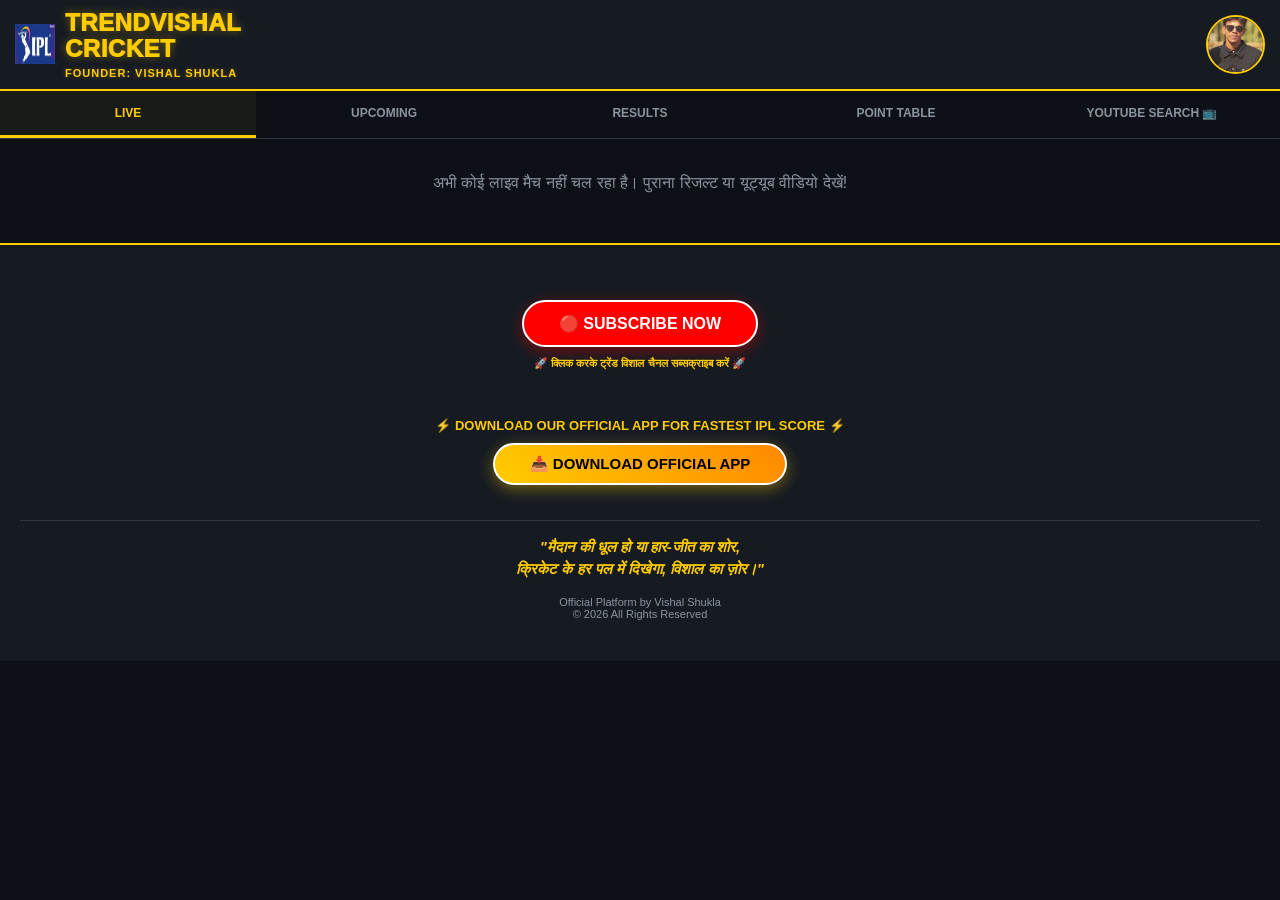
==== commit 12cffaf9: "index.html" ====
--- a/index.html
+++ b/index.html
@@ -173,52 +173,6 @@
     border-radius: 50%; 
     border: 1px solid #ffcc00; 
 } 
-.btn-live { 
-    background: #ffcc00; 
-    color: #000; 
-    text-decoration: none; 
-    display: block; 
-    width: 100%; 
-    text-align: center; 
-    padding: 12px; 
-    border-radius: 8px; 
-    font-weight: bold; 
-    margin-top: 12px; 
-    font-size: 14px; 
-} 
-.btn-cricbuzz { 
-    background: #ff4444; 
-    color: white; 
-    text-decoration: none; 
-    display: block; 
-    width: 100%; 
-    text-align: center; 
-    padding: 12px; 
-    border-radius: 8px; 
-    font-weight: bold; 
-    margin-top: 12px; 
-    font-size: 14px; 
-    animation: liveBlinkGlow 1.5s infinite alternate; 
-    border: 1px solid #fff; 
-} 
-@keyframes liveBlinkGlow { 
-    0% { box-shadow: 0 0 5px #ff4444; transform: scale(1); } 
-    100% { box-shadow: 0 0 15px #ff4444; transform: scale(1.02); } 
-} 
-.btn-highlight { 
-    background: #4285F4; 
-    color: white; 
-    text-decoration: none; 
-    display: block; 
-    width: 100%; 
-    text-align: center; 
-    padding: 10px; 
-    border-radius: 8px; 
-    font-weight: bold; 
-    margin-top: 10px; 
-    font-size: 13px; 
-    border: 1px solid #fff; 
-} 
 .win-text { 
     color: #00ff00; 
     font-weight: bold; 
@@ -237,31 +191,6 @@
     border-top: 2px solid #ffcc00; 
     margin-top: 20px; 
 } 
-.yt-btn { 
-    background: #ff0000; 
-    color: white; 
-    padding: 12px 25px; 
-    border-radius: 25px; 
-    text-decoration: none; 
-    font-weight: bold; 
-    display: inline-block; 
-    margin-top: 10px; 
-    box-shadow: 0 4px 10px rgba(255,0,0,0.3); 
-} 
-.live-dot { 
-    height: 8px; 
-    width: 8px; 
-    background: #ff4444; 
-    border-radius: 50%; 
-    display: inline-block; 
-    margin-right: 5px; 
-    animation: blink 1s infinite; 
-} 
-@keyframes blink { 
-    0% {opacity: 1;} 
-    50% {opacity: 0.3;} 
-    100% {opacity: 1;} 
-} 
 .shayari { 
     margin-top: 25px; 
     font-style: italic; 
@@ -272,6 +201,43 @@
     padding-top: 15px; 
     font-weight: bold; 
 } 
+
+/* 📺 यूट्यूब सर्च के लिए स्टाइल */
+.search-container {
+    padding: 15px;
+    display: flex;
+    gap: 8px;
+}
+.search-input {
+    flex: 1;
+    padding: 12px;
+    border-radius: 8px;
+    border: 1px solid #30363d;
+    background: #161b22;
+    color: white;
+    font-size: 14px;
+}
+.search-btn {
+    background: #ffcc00;
+    color: black;
+    border: none;
+    padding: 0 20px;
+    border-radius: 8px;
+    font-weight: bold;
+    cursor: pointer;
+}
+.video-card {
+    background: #161b22;
+    margin: 15px;
+    border-radius: 8px;
+    overflow: hidden;
+    border: 1px solid #30363d;
+}
+.video-thumbnail {
+    width: 100%;
+    height: auto;
+    display: block;
+}
 </style> 
 </head> 
 <body> 
@@ -294,16 +260,13 @@
     <div class="tab-btn" onclick="showT('upcoming', this)">UPCOMING</div> 
     <div class="tab-btn" onclick="showT('results', this)">RESULTS</div> 
     <div class="tab-btn" onclick="showT('points', this)">POINT TABLE</div> 
+    <div class="tab-btn" onclick="showT('youtube', this)">YOUTUBE SEARCH 📺</div> 
 </div> 
 
-<div class="category-container" style="display: flex; justify-content: center; gap: 10px; margin: 15px 0; padding: 0 10px;"> 
-    <button onclick="filterMatches('all')" class="category-btn active" style="background: #ffcc00; color: #000; font-weight: bold; padding: 10px 20px; border: none; border-radius: 25px; cursor: pointer; font-size: 14px; transition: 0.3s;">सब मैच</button> 
-    <button onclick="filterMatches('ipl')" class="category-btn" style="background: #222; color: #fff; font-weight: bold; padding: 10px 20px; border: none; border-radius: 25px; cursor: pointer; font-size: 14px; transition: 0.3s;">IPL मैच 🏏</button> 
-    <button onclick="filterMatches('india')" class="category-btn" style="background: #222; color: #fff; font-weight: bold; padding: 10px 20px; border: none; border-radius: 25px; cursor: pointer; font-size: 14px; transition: 0.3s;">India मैच 🇮🇳</button> 
+<div id="live-sec" class="match-section" style="display:block; padding: 15px; text-align: center;">
+    <p style="color:#8b949e; margin-top:20px;">अभी कोई लाइव मैच नहीं चल रहा है। पुराना रिजल्ट या यूट्यूब वीडियो देखें!</p>
 </div> 
-
-<div id="live-sec" class="match-section" style="display:block; padding: 15px; text-align: center;"></div> 
-<div id="upcoming-sec" class="match-section" style="display:none;"></div> 
+<div id="upcoming-sec" class="match-section" style="display:none; padding:15px;"></div> 
 <div id="results-sec" class="match-section" style="display:none;"></div> 
 
 <div id="points-sec" class="match-section" style="display:none; text-align:center; padding: 40px 15px; width: 100%; margin: 0 auto; box-sizing: border-box;"> 
@@ -313,24 +276,39 @@
     <a href="https://www.google.com/search?q=ipl+2026+point+table" target="_blank" style="background:#ffcc00; color:#000; text-decoration:none; padding:15px 30px; border-radius:30px; font-weight:bold; display:inline-block; font-size:16px; box-shadow: 0 5px 15px rgba(255,204,0,0.4); border: 2px solid #fff;"> VIEW POINT TABLE 📊 </a> 
 </div> 
 
+<div id="youtube-sec" class="match-section" style="display:none;">
+    <div class="search-container">
+        <input type="text" id="yt-search-input" class="search-input" placeholder="क्रिकेट मैच, हाइलाइट्स या शॉर्ट्स सर्च करें...">
+        <button onclick="searchYouTube()" class="search-btn">सर्च</button>
+    </div>
+    <div id="youtube-results">
+        <p style="text-align:center; color:#8b949e; padding:20px;">ऊपर सर्च बार में कुछ लिखकर सर्च बटन दबाएं।</p>
+    </div>
+</div>
+
 <div class="footer"> 
     <div style="text-align: center; margin: 25px 0;"> 
-        <a href="Https://youtube.com/@trend_vishal?si=thZwHeODvI6Yd7X7" target="_blank" style="background: #ff0000; color: #fff; padding: 12px 35px; text-decoration: none; font-weight: 900; border-radius: 50px; display: inline-block; font-size: 16px; text-transform: uppercase; box-shadow: 0 4px 15px rgba(255, 0, 0, 0.4); border: 2px solid #fff; animation: vishalPulse 2s infinite; font-family: 'Arial', sans-serif;"> 🔴 SUBSCRIBE NOW </a> 
+        <a href="Https://youtube.com/@trend_vishal?si=thZwHeODvI6Yd7X7" target="_blank" style="background: #ff0000; color: #fff; padding: 12px 35px; text-decoration: none; font-weight: 900; border-radius: 50px; display: inline-block; font-size: 16px; text-transform: uppercase; box-shadow: 0 4px 15px rgba(255, 0, 0, 0.4); border: 2px solid #fff; animation: vishalPulse 2s infinite;"> 🔴 SUBSCRIBE NOW </a> 
         <p style="color: #ffcc00; font-size: 11px; margin-top: 10px; font-weight: bold;"> 🚀 क्लिक करके ट्रेंड विशाल चैनल सब्सक्राइब करें 🚀 </p> 
     </div> 
     <div style="text-align: center; margin: 20px 0; padding: 10px;"> 
         <p style="color: #ffcc00; font-size: 13px; margin-bottom: 10px; font-weight: 900; text-transform: uppercase;">⚡ Download Our OFFICIAL APP for Fastest IPL Score ⚡</p> 
-        <a href="#" id="download-btn" target="_self" style="background: linear-gradient(45deg, #ffcc00, #ff8800); color: #000; padding: 10px 35px; text-decoration: none; font-weight: 900; border-radius: 50px; display: inline-block; font-size: 15px; text-transform: uppercase; box-shadow: 0 4px 15px rgba(255, 204, 0, 0.4); border: 2px solid #fff; animation: vishalPulse 2s infinite;"> 📥 DOWNLOAD OFFICIAL APP </a> 
-        <p style="color: #ccc; font-size: 12px; margin-top: 12px; line-height: 1.4; font-family: sans-serif; font-weight: 500;"> ⚠️ <b>Step:</b> If asks to 'Select Account', click <b>OK</b>.<br> (App is 100% Safe & Secure for your device!) </p> 
+        <a href="#" id="download-btn" target="_self" style="background: linear-gradient(45deg, #ffcc00, #ff8800); color: #000; padding: 10px 35px; text-decoration: none; font-weight: 900; border-radius: 50px; display: inline-block; font-size: 15px; text-transform: uppercase; box-shadow: 0 4px 15px rgba(255, 204, 0, 0.4); border: 2px solid #fff;"> 📥 DOWNLOAD OFFICIAL APP </a> 
     </div> 
-    <style> 
-    @keyframes vishalPulse { 0% { transform: scale(1); } 50% { transform: scale(1.05); } 100% { transform: scale(1); } } 
-    </style> 
     <div class="shayari"> "मैदान की धूल हो या हार-जीत का शोर,<br> क्रिकेट के हर पल में दिखेगा, विशाल का ज़ोर।" </div> 
     <p style="margin-top:15px; font-size:11px; color:#8b949e;">Official Platform by Vishal Shukla<br>© 2026 All Rights Reserved</p> 
 </div> 
 
 <script> 
+// स्प्लैश स्क्रीन लोडर
+window.addEventListener('load', () => {
+    setTimeout(() => {
+        const loader = document.getElementById('loading-screen');
+        if(loader) loader.style.opacity = '0';
+        setTimeout(() => { if(loader) loader.style.display = 'none'; }, 500);
+    }, 1000);
+});
+
 const logos = { 
     GT: `gt.jpeg`, CSK: `csk.png`, PBKS: `pbks.png`, KKR: `kkr.png`, MI: `mi.jpeg`, 
     IPL: `ipl.jpeg`, RCB: "rcb.png", RR: "rr.png", DC: "dc.jpg", LSG: "lsg.jpg", 
@@ -339,7 +317,7 @@
     IRE: "ipl.jpeg", AFG: "ipl.jpeg", ZIM: "ipl.jpeg" 
 }; 
 
-// 🏏 1. आईपीएल के मैचों का पक्का डेटा (Results के लिए) 
+// 🏏 आपका पूरा पुराना रिजल्ट डेटा
 const iplMatches = [ 
     { t1: "GT", t2: "RCB", date: "2026-05-31T19:30:00", win: "ROYAL CHALLENGERS BENGALURU WON BY 5 WICKETS (GT: 155/8, RCB: 161/5)", venue: "Narendra Modi Stadium, Ahmedabad", isIpl: true }, 
     { t1: "GT", t2: "RR", date: "2026-05-29T19:30:00", win: "GUJARAT TITANS WON BY 4 WICKETS (RR: 214/6, GT: 215/2)", isIpl: true }, 
@@ -401,281 +379,104 @@
     { t1: "RCB", t2: "SRH", date: "2026-03-28T19:30:00", win: "RCB WON BY 5 WICKETS", isIpl: true } 
 ]; 
 
-// 🇮🇳 2. टीम इंडिया के भविष्य के दूर वाले मैच (Advance Upcoming List के लिए) 
+// 🇮🇳 टीम इंडिया के अपकमिंग मैच
 const manualIndiaMatches = [ 
     { t1: "IRE", t2: "IND", date: "2026-06-26T19:30:00", stage: "1st T20I Match 🏆", venue: "Stormont, Belfast", isIndia: true }, 
     { t1: "IRE", t2: "IND", date: "2026-06-28T19:30:00", stage: "2nd T20I Match 🏆", venue: "Stormont, Belfast", isIndia: true }, 
-    { t1: "ENG", t2: "IND", date: "2026-07-01T22:00:00", stage: "1st T20I Match 🏆", venue: "Riverside, Chester-le-Street", isIndia: true }, 
-    { t1: "ENG", t2: "IND", date: "2026-07-04T19:00:00", stage: "2nd T20I Match 🏆", venue: "Old Trafford, Manchester", isIndia: true }, 
-    { t1: "ENG", t2: "IND", date: "2026-07-07T22:00:00", stage: "3rd T20I Match 🏆", venue: "Trent Bridge, Nottingham", isIndia: true }, 
-    { t1: "ENG", t2: "IND", date: "2026-07-09T22:00:00", stage: "4th T20I Match 🏆", venue: "Bristol Ground, Bristol", isIndia: true }, 
-    { t1: "ENG", t2: "IND", date: "2026-07-11T19:00:00", stage: "5th T20I Match 🏆", venue: "Utilita Bowl, Southampton", isIndia: true }, 
-    { t1: "ENG", t2: "IND", date: "2026-07-14T15:30:00", stage: "1st ODI Match 🏆", venue: "Edgbaston, Birmingham", isIndia: true }, 
-    { t1: "ENG", t2: "IND", date: "2026-07-16T17:30:00", stage: "2nd ODI Match 🏆", venue: "Sophia Gardens, Cardiff", isIndia: true }, 
-    { t1: "ENG", t2: "IND", date: "2026-07-19T15:30:00", stage: "3rd ODI Match 🏆", venue: "Lord's, London", isIndia: true }, 
-    { t1: "ZIM", t2: "IND", date: "2026-07-23T16:30:00", stage: "1st T20I Match 🏆", venue: "Harare Sports Club, Harare", isIndia: true }, 
-    { t1: "ZIM", t2: "IND", date: "2026-07-25T16:30:00", stage: "2nd T20I Match 🏆", venue: "Harare Sports Club, Harare", isIndia: true }, 
-    { t1: "ZIM", t2: "IND", date: "2026-07-26T16:30:00", stage: "3rd T20I Match 🏆", venue: "Harare Sports Club, Harare", isIndia: true },
-    { t1: "IND", t2: "PAK", date: "2026-05-10T19:30:00", win: "INDIA WON BY 6 WICKETS 🇮🇳 (PAK: 152/10, IND: 154/4)", stage: "🏆 ASIA CUP (SUPER 4)", venue: "Eden Gardens, Kolkata", isIndia: true } 
+    { t1: "ENG", t2: "IND", date: "2026-07-01T22:00:00", stage: "1st T20I Match 🏆", venue: "Riverside, Chester-le-Street", isIndia: true }
 ]; 
 
-let apiMatches = [];
-let upcomingMatches = []; 
-let sortedResults = []; 
-let liveMatches = []; 
-let currentTab = 'live'; 
-
-// 🌐 API से ताजा लाइव डेटा खींचना और एडवांस शेड्यूल के साथ मिक्स करना
-async function loadLiveScoresFromAPI() { 
-    const apiKey = "ed249566-9b8a-4509-b84a-76f57df5fb00"; 
-    const url = `https://api.cricketdata.org/v1/currentMatches?apikey=${apiKey}`; 
-
-    try { 
-        const response = await fetch(url); 
-        const jsonResult = await response.json(); 
+// टैब स्विच करने और पुराना डेटा रेंडर करने का लॉजिक
+function showT(secName, btn) {
+    const sections = document.querySelectorAll('.match-section');
+    sections.forEach(sec => sec.style.display = 'none');
+    
+    const targetSec = document.getElementById(secName + '-sec');
+    if(targetSec) targetSec.style.display = 'block';
+    
+    const tabs = document.querySelectorAll('.tab-btn');
+    tabs.forEach(t => t.classList.remove('active'));
+    btn.classList.add('active');
+
+    if(secName === 'results') {
+        renderMatches('results-sec', iplMatches);
+    } else if(secName === 'upcoming') {
+        renderMatches('upcoming-sec', manualIndiaMatches);
+    }
+}
+
+function renderMatches(secId, matchesList) {
+    const container = document.getElementById(secId);
+    container.innerHTML = "";
+    matchesList.forEach(m => {
+        const card = document.createElement('div');
+        card.className = 'match-card';
+        const t1Logo = logos[m.t1] || 'ipl.jpeg';
+        const t2Logo = logos[m.t2] || 'ipl.jpeg';
         
-        if (jsonResult && jsonResult.data) { 
-            apiMatches = jsonResult.data.map(m => { 
-                let team1Raw = m.teams[0] || "TEAM1"; 
-                let team2Raw = m.teams[1] || "TEAM2"; 
-                let t1 = team1Raw.substring(0,3).toUpperCase(); 
-                let t2 = team2Raw.substring(0,3).toUpperCase(); 
-                
-                if(team1Raw.includes("Chennai")) t1 = "CSK"; 
-                if(team2Raw.includes("Chennai")) t2 = "CSK"; 
-                if(team1Raw.includes("Royal Chargers") || team1Raw.includes("Bengaluru")) t1 = "RCB"; 
-                if(team2Raw.includes("Royal Chargers") || team2Raw.includes("Bengaluru")) t2 = "RCB"; 
-                if(team1Raw.includes("Mumbai")) t1 = "MI"; 
-                if(team2Raw.includes("Mumbai")) t2 = "MI"; 
-                if(team1Raw.includes("Gujarat")) t1 = "GT"; 
-                if(team2Raw.includes("Gujarat")) t2 = "GT"; 
-                
-                return { 
-                    t1: t1, t2: t2, 
-                    date: m.dateTimeGMT ? m.dateTimeGMT + "Z" : new Date().toISOString(), 
-                    stage: m.matchType ? m.matchType.toUpperCase() + " MATCH 🏆" : m.status, 
-                    venue: m.venue || "International Stadium", 
-                    statusText: m.status, 
-                    matchStarted: m.matchStarted, 
-                    matchEnded: m.matchEnded, 
-                    isIpl: team1Raw.includes("IPL") || team2Raw.includes("IPL") || m.status.includes("IPL"), 
-                    isIndia: team1Raw.includes("India") || team2Raw.includes("India"),
-                    fromApi: true
-                }; 
-            }); 
-        } 
-    } catch (error) { 
-        console.error("API Error:", error); 
-    } 
-    // डेटा मिले या न मिले, फ़िल्टर चलाकर स्क्रीन रेंडर कर देंगे
-    filterMatches('all'); 
-} 
-
-window.showT = function(tabId, btn) { 
-    currentTab = tabId; 
-    const tabs = document.querySelectorAll('.tab-btn'); 
-    tabs.forEach(t => t.classList.remove('active')); 
-    if(btn) btn.classList.add('active'); 
-    const sections = document.querySelectorAll('.match-section'); 
-    sections.forEach(s => s.style.display = 'none'); 
-    const activeSec = document.getElementById(`${tabId}-sec`); 
-    if(activeSec) activeSec.style.display = 'block'; 
-}; 
-
-window.filterMatches = function(type) { 
-    const buttons = document.querySelectorAll('.category-btn'); 
-    buttons.forEach(btn => { 
-        btn.classList.remove('active'); 
-        btn.style.background = '#222'; 
-        btn.style.color = '#fff'; 
-    }); 
+        card.innerHTML = `
+            <span class="date-header">${new Date(m.date).toLocaleDateString('hi-IN')}</span>
+            <div class="teams-row">
+                <div class="team"><img src="${t1Logo}"><span class="team-name">${m.t1}</span></div>
+                <div class="vs-box">VS</div>
+                <div class="team"><img src="${t2Logo}"><span class="team-name">${m.t2}</span></div>
+            </div>
+            ${m.win ? `<span class="win-text">${m.win}</span>` : `<span style="display:block; text-align:center; color:#ffcc00;">${m.stage || 'मैच जल्द शुरू होगा'}</span>`}
+        `;
+        container.appendChild(card);
+    });
+}
+
+// 📺 असली यूट्यूब सर्च लॉजिक (आपकी API Key के साथ)
+function searchYouTube() {
+    const query = document.getElementById('yt-search-input').value.trim();
+    const resultsContainer = document.getElementById('youtube-results');
+    const apiKey = "AIzaSyBFHcRPkfWH9A"; 
     
-    // 🔀 API डेटा और मैनुअल शेड्यूल को एक साथ मास्टर लिस्ट में डालना
-    let combinedData = [...apiMatches];
+    if(!query) {
+        alert("कृपया कुछ टाइप करें!");
+        return;
+    }
     
-    // डुप्लीकेट मैच हटाने का लॉजिक (ताकि सेम मैच दो बार न दिखे)
-    manualIndiaMatches.forEach(mm => {
-        const isDuplicate = apiMatches.some(am => am.t1 === mm.t1 && am.t2 === mm.t2);
-        if(!isDuplicate) {
-            combinedData.push(mm);
+    resultsContainer.innerHTML = `<p style="text-align:center; color:#ffcc00; padding:20px;">लोड हो रहा है...</p>`;
+    const url = `https://www.googleapis.com/youtube/v3/search?part=snippet&maxResults=10&q=${encodeURIComponent(query)}&type=video&key=${apiKey}`;
+    
+    fetch(url)
+    .then(response => response.json())
+    .then(data => {
+        if(!data.items || data.items.length === 0) {
+            resultsContainer.innerHTML = `<p style="text-align:center; color:#ff4444; padding:20px;">कोई वीडियो नहीं मिला!</p>`;
+            return;
         }
+        resultsContainer.innerHTML = ""; 
+        data.items.forEach(item => {
+            const videoId = item.id.videoId;
+            const title = item.snippet.title;
+            const thumbnail = item.snippet.thumbnails.high.url;
+            
+            const videoCard = document.createElement('div');
+            videoCard.className = 'video-card';
+            videoCard.innerHTML = `
+                <div id="player-${videoId}">
+                    <img src="${thumbnail}" class="video-thumbnail" onclick="playVideo('${videoId}')" style="cursor:pointer; width:100%;">
+                </div>
+                <div style="padding:12px; font-size:14px; font-weight:bold; color:white; cursor:pointer;" onclick="playVideo('${videoId}')">${title}</div>
+            `;
+            resultsContainer.appendChild(videoCard);
+        });
+    })
+    .catch(error => {
+        resultsContainer.innerHTML = `<p style="text-align:center; color:#ff4444; padding:20px;">लिमिट पूरी हो चुकी है या कोई एरर आया है।</p>`;
     });
-
-    let selectedData = []; 
-    if (type === 'all') { 
-        selectedData = [...iplMatches, ...combinedData]; 
-    } else if (type === 'ipl') { 
-        selectedData = [...iplMatches, ...combinedData.filter(m => m.isIpl)]; 
-    } else if (type === 'india') { 
-        selectedData = combinedData.filter(m => m.isIndia); 
-    } 
-    
-    const now = new Date(); 
-    
-    // 🎯 स्मार्ट फ़िल्टरिंग
-    liveMatches = selectedData.filter(m => m.fromApi && m.matchStarted && !m.matchEnded); 
-    
-    upcomingMatches = selectedData.filter(m => {
-        if(m.win || m.matchEnded) return false;
-        if(m.fromApi && m.matchStarted) return false;
-        return new Date(m.date) > now;
-    }).sort((a, b) => new Date(a.date) - new Date(b.date)); 
-    
-    sortedResults = selectedData.filter(m => m.win || (m.fromApi && m.matchEnded)).sort((a, b) => new Date(b.date) - new Date(a.date)); 
-    
-    renderMatchCards(); 
-}; 
-
-function renderMatchCards() { 
-    const liveSec = document.getElementById('live-sec'); 
-    const upcomingSec = document.getElementById('upcoming-sec'); 
-    const resultsSec = document.getElementById('results-sec'); 
-    if(liveSec) liveSec.innerHTML = ""; 
-    if(upcomingSec) upcomingSec.innerHTML = ""; 
-    if(resultsSec) resultsSec.innerHTML = ""; 
-    
-    liveMatches.forEach(m => { if(liveSec) liveSec.innerHTML += createCardHtml(m, 'live'); }); 
-    upcomingMatches.forEach(m => { if(upcomingSec) upcomingSec.innerHTML += createCardHtml(m, 'upcoming'); }); 
-    sortedResults.forEach(m => { if(resultsSec) resultsSec.innerHTML += createCardHtml(m, 'result'); }); 
-    
-    if (liveSec && liveMatches.length === 0) { 
-        liveSec.innerHTML = ` 
-        <div style="padding: 40px 20px; background: #161b22; border-radius: 12px; border: 1px dashed #ffcc00; margin: 15px;"> 
-            <h2 style="color: #ffcc00; font-size: 22px; font-weight: 900; margin: 0 0 10px 0; letter-spacing: 1px;">🚫 NO LIVE MATCH TODAY</h2> 
-            <p style="color: #8b949e; font-size: 13px; margin: 0;">आज कोई लाइव मैच नहीं है। आगामी और पुराने मैचों के परिणाम देखने के लिए ऊपर टैब बदलें।</p> 
-        </div> `; 
-    } 
-} 
-
-function createCardHtml(m, status) { 
-    const logo1 = logos[m.t1] || 'ipl.jpeg'; 
-    const logo2 = logos[m.t2] || 'ipl.jpeg'; 
-    const matchDate = new Date(m.date).toLocaleDateString('hi-IN', { weekday: 'long', year: 'numeric', month: 'long', day: 'numeric' }); 
-    let actionButtons = ""; 
-    
-    if(status === 'result') { 
-        actionButtons = ` 
-        <span class="win-text" style="color: #00ff00;">🏁 ${m.win || m.statusText}</span> 
-        <a href="https://www.google.com/search?q=${m.t1}+vs+${m.t2}+match+highlight" target="_blank" class="btn-highlight"> 🎬 WATCH HIGHLIGHT </a> 
-        <a href="https://www.google.com/search?q=${m.t1}+vs+${m.t2}+match+details" target="_blank" class="btn-live" style="margin-top:8px; background:#30363d; color:#fff; border:1px solid #ffcc00;"> 📊 VIEW DETAILS </a> `; 
-    } else if(status === 'live') { 
-        actionButtons = ` 
-        <span class="win-text" style="color:#ff4444;"><span class="live-dot"></span>${m.statusText}</span> 
-        <a href="https://www.cricbuzz.com/live-cricket-scores" target="_blank" class="btn-cricbuzz"> 🔴 VIEW LIVE SCORE (CRICBUZZ) </a> `; 
-    } else { 
-        actionButtons = ` 
-        <span class="win-text" style="color:#ffcc00;">⏳ UPCOMING MATCH</span> `; 
-    } 
-    
-    return ` 
-    <div class="match-card"> 
-        <span class="date-header">📅 ${matchDate}</span> 
-        <div class="teams-row"> 
-            <div class="team"> 
-                <img src="${logo1}" alt="${m.t1}"> 
-                <span class="team-name">${m.t1}</span> 
-            </div> 
-            <div class="vs-box">VS</div> 
-            <div class="team"> 
-                <img src="${logo2}" alt="${m.t2}"> 
-                <span class="team-name">${m.t2}</span> 
-            </div> 
-        </div> 
-        <div style="color:#ffcc00; font-size:12px; font-weight:bold; margin-top:5px; text-align:center;">${m.stage || ''}</div> 
-        <div style="color:#8b949e; font-size:11px; margin-top:2px; text-align:center;">📍 ${m.venue || ''}</div> 
-        ${actionButtons} 
-    </div> `; 
-} 
-
-function hideTrendSplash() { 
-    var loader = document.getElementById("loading-screen"); 
-    if (loader) { 
-        loader.style.opacity = "0"; 
-        setTimeout(function() { loader.style.display = "none"; }, 500); 
-    } 
-} 
-
-window.addEventListener('load', function() { 
-    setTimeout(hideTrendSplash, 1500); 
-}); 
-setTimeout(hideTrendSplash, 2500); 
-
-function run() { 
-    loadLiveScoresFromAPI(); 
-    const allBtn = document.querySelectorAll('.category-btn')[0]; 
-    if (allBtn) { 
-        allBtn.style.background = '#ffcc00'; 
-        allBtn.style.color = '#000'; 
-    } 
-} 
-
-window.addEventListener('DOMContentLoaded', () => { 
-    run(); 
-}); 
-
-let touchstartX = 0; 
-let touchendX = 0; 
-const tabsOrder = ['live', 'upcoming', 'results', 'points']; 
-
-window.addEventListener('touchstart', e => { 
-    touchstartX = e.changedTouches[0].screenX; 
-}); 
-
-window.addEventListener('touchend', e => { 
-    touchendX = e.changedTouches[0].screenX; 
-    handleSwipe(); 
-}); 
-
-function handleSwipe() { 
-    let currentIndex = tabsOrder.indexOf(currentTab); 
-    if (touchendX < touchstartX - 80) { 
-        if (currentIndex < tabsOrder.length - 1) { 
-            const nextTabId = tabsOrder[currentIndex + 1]; 
-            const nextBtn = document.querySelectorAll('.tab-btn')[currentIndex + 1]; 
-            showT(nextTabId, nextBtn); 
-        } 
-    } 
-    if (touchendX > touchstartX + 80) { 
-        if (currentIndex > 0) { 
-            const prevTabId = tabsOrder[currentIndex - 1]; 
-            const prevBtn = document.querySelectorAll('.tab-btn')[currentIndex - 1]; 
-            showT(prevTabId, prevBtn); 
-        } 
-    } 
-} 
+}
+
+function playVideo(videoId) {
+    document.getElementById(`player-${videoId}`).innerHTML = `
+        <div style="position: relative; padding-bottom: 56.25%; height: 0; overflow: hidden;">
+            <iframe src="https://www.youtube.com/embed/${videoId}?autoplay=1" style="position: absolute; top: 0; left: 0; width: 100%; height: 100%;" frameborder="0" allow="accelerometer; autoplay; clipboard-write; encrypted-media; gyroscope; picture-in-picture" allowfullscreen></iframe>
+        </div>
+    `;
+}
 </script> 
-<div id="fake-visitor-badge" style="position: fixed; bottom: 100px; right: 15px; background: rgba(0, 0, 0, 0.8); border: 1px solid #ffcc00; color: #fff; padding: 6px 12px; border-radius: 20px; font-size: 12px; font-weight: bold; z-index: 99999; display: flex; align-items: center; gap: 6px; box-shadow: 0 0 10px rgba(255, 204, 0, 0.4);"> 
-    <span style="width: 8px; height: 8px; background: #ff0000; border-radius: 50%; display: inline-block; animation: fakeBlink 1s infinite;"></span> 
-    <span id="fake-count">284</span> Watching </div> 
-<style> 
-@keyframes fakeBlink { 0% { opacity: 1; } 50% { opacity: 0.3; } 100% { opacity: 1; } } 
-</style> 
-<script> 
-setInterval(() => { 
-    const countElement = document.getElementById('fake-count'); 
-    if(countElement) { 
-        const currentHour = new Date().getHours(); 
-        let minLimit = 200; 
-        let maxLimit = 400; 
-        let change = 0; 
-        if (currentHour >= 19 && currentHour <= 23) { 
-            minLimit = 1200; 
-            maxLimit = 1800; 
-            change = Math.floor(Math.random() * 66) - 20; 
-        } else { 
-            change = Math.floor(Math.random() * 16) - 5; 
-        } 
-        let currentCount = parseInt(countElement.innerText); 
-        if (currentCount < minLimit || currentCount > maxLimit) { 
-            currentCount = Math.floor(Math.random() * (maxLimit - minLimit + 1)) + minLimit; 
-        } else { 
-            currentCount = currentCount + change; 
-            if (currentCount < minLimit) currentCount = minLimit + Math.floor(Math.random() * 25); 
-            if (currentCount > maxLimit) currentCount = maxLimit - Math.floor(Math.random() * 25); 
-        } 
-        countElement.innerText = currentCount; 
-    } 
-}, 4000); 
-</script>
-</body>
+</body> 
 </html>
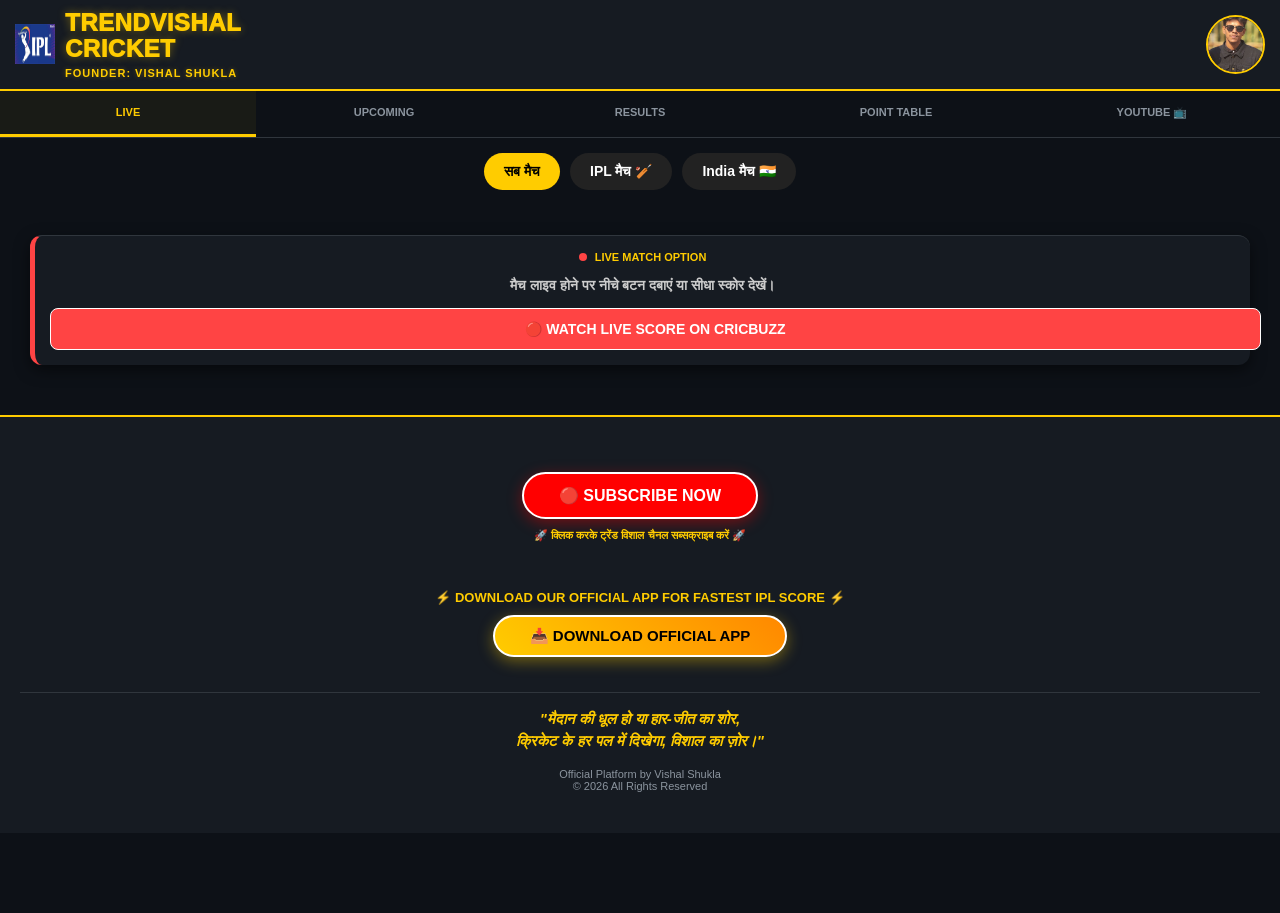
==== commit 570bdf31: "index.html" ====
--- a/index.html
+++ b/index.html
@@ -31,219 +31,57 @@
 <meta name="description" content="ट्रेंड विशाल क्रिकेट ऐप - यहाँ पाएँ सबसे तेज़ लाइव क्रिकेट स्कोर और आईपीएल अपडेट।">
 <meta name="keywords" content="ट्रेंड विशाल क्रिकेट, Trend Vishal Cricket, TrendVishal Cricket, Vishal Shukla">
 <meta name="author" content="Vishal Shukla">
+
+<!-- ==========================================
+     [SECTION 1: CSS DESIGN - यहाँ से डिज़ाइन बदलें]
+     ========================================== -->
 <style>
-/* --- ⚡ ट्रेंड विशाल - प्रीमियम स्प्लैश स्क्रीन ⚡ --- */
 #loading-screen { 
-    position: fixed; 
-    top: 0; 
-    left: 0; 
-    width: 100vw; 
-    height: 100vh; 
-    background: #000; 
-    z-index: 99999; 
-    display: flex; 
-    justify-content: center; 
-    align-items: center; 
-    overflow: hidden; 
+    position: fixed; top: 0; left: 0; width: 100vw; height: 100vh; background: #000; 
+    z-index: 99999; display: flex; justify-content: center; align-items: center; overflow: hidden; 
     transition: opacity 0.5s ease; 
 } 
-#loading-screen img { 
-    width: 100vw; 
-    height: 100vh; 
-    object-fit: cover; 
-    animation: trendZoom 1.2s ease-out forwards; 
+#loading-screen img { width: 100vw; height: 100vh; object-fit: cover; animation: trendZoom 1.2s ease-out forwards; } 
+#loading-screen::after { 
+    content: ""; position: absolute; bottom: 15%; width: 45px; height: 45px; 
+    border: 4px solid rgba(255,255,255,0.2); border-top: 4px solid #ffcc00; border-radius: 50%; 
+    animation: spin 0.8s linear infinite; z-index: 100001; 
 } 
-#loading-screen::after { 
-    content: ""; 
-    position: absolute; 
-    bottom: 15%; 
-    width: 45px; 
-    height: 45px; 
-    border: 4px solid rgba(255,255,255,0.2); 
-    border-top: 4px solid #ffcc00; 
-    border-radius: 50%; 
-    animation: spin 0.8s linear infinite; 
-    z-index: 100001; 
-} 
-@keyframes trendZoom { 
-    0% { opacity: 0; transform: scale(1.1); } 
-    100% { opacity: 1; transform: scale(1); } 
-} 
-@keyframes spin { 
-    0% { transform: rotate(0deg); } 
-    100% { transform: rotate(360deg); } 
-} 
-body { 
-    background: #0d1117; 
-    margin: 0; 
-    font-family: sans-serif; 
-    color: white; 
-    padding-bottom: 80px; 
-} 
-header { 
-    display: flex; 
-    align-items: center; 
-    justify-content: space-between; 
-    padding: 10px 15px; 
-    background: #161b22; 
-    border-bottom: 2px solid #ffcc00; 
-    position: sticky; 
-    top: 0; 
-    z-index: 1000; 
-} 
-.tabs { 
-    display: flex; 
-    background: #0d1117; 
-    border-bottom: 1px solid #30363d; 
-    position: sticky; 
-    top: 60px; 
-    z-index: 999; 
-    overflow-x: auto; 
-} 
-.tab-btn { 
-    flex: 1; 
-    min-width: 90px; 
-    padding: 15px 5px; 
-    text-align: center; 
-    color: #8b949e; 
-    font-weight: bold; 
-    font-size: 12px; 
-    cursor: pointer; 
-    border-bottom: 3px solid transparent; 
-    white-space: nowrap; 
-} 
-.tab-btn.active { 
-    color: #ffcc00; 
-    border-bottom: 3px solid #ffcc00; 
-    background: rgba(255, 204, 0, 0.05); 
-} 
-.match-card { 
-    background: #161b22; 
-    border-radius: 12px; 
-    padding: 15px; 
-    margin: 15px; 
-    border-left: 5px solid #ffcc00; 
-    border-top: 1px solid #30363d; 
-    box-shadow: 0 5px 15px rgba(0,0,0,0.5); 
-} 
-.date-header { 
-    color: #ffcc00; 
-    font-weight: bold; 
-    font-size: 11px; 
-    margin-bottom: 10px; 
-    display: block; 
-    text-transform: uppercase; 
-} 
-.teams-row { 
-    display: flex; 
-    align-items: center; 
-    justify-content: space-between; 
-    margin: 10px 0; 
-} 
-.team { 
-    text-align: center; 
-    width: 42%; 
-} 
-.team img { 
-    width: 85px; 
-    height: 85px; 
-    border-radius: 50%; 
-    background: #fff; 
-    padding: 6px; 
-    border: 3px solid #ffcc00; 
-    object-fit: contain; 
-} 
-.team-name { 
-    display: block; 
-    color: #fff; 
-    font-weight: bold; 
-    margin-top: 8px; 
-    font-size: 16px; 
-} 
-.vs-box { 
-    color: #8b949e; 
-    font-weight: 900; 
-    font-size: 14px; 
-    background: #30363d; 
-    width: 35px; 
-    height: 35px; 
-    display: flex; 
-    align-items: center; 
-    justify-content: center; 
-    border-radius: 50%; 
-    border: 1px solid #ffcc00; 
-} 
-.win-text { 
-    color: #00ff00; 
-    font-weight: bold; 
-    font-size: 13px; 
-    text-transform: uppercase; 
-    margin-top: 10px; 
-    display: block; 
-    text-align: center; 
-    border-top: 1px solid #333; 
-    padding-top: 8px; 
-} 
-.footer { 
-    background: #161b22; 
-    padding: 30px 20px; 
-    text-align: center; 
-    border-top: 2px solid #ffcc00; 
-    margin-top: 20px; 
-} 
-.shayari { 
-    margin-top: 25px; 
-    font-style: italic; 
-    color: #ffcc00; 
-    font-size: 15px; 
-    line-height: 1.5; 
-    border-top: 1px solid #30363d; 
-    padding-top: 15px; 
-    font-weight: bold; 
-} 
-
-/* 📺 यूट्यूब सर्च के लिए स्टाइल */
-.search-container {
-    padding: 15px;
-    display: flex;
-    gap: 8px;
-}
-.search-input {
-    flex: 1;
-    padding: 12px;
-    border-radius: 8px;
-    border: 1px solid #30363d;
-    background: #161b22;
-    color: white;
-    font-size: 14px;
-}
-.search-btn {
-    background: #ffcc00;
-    color: black;
-    border: none;
-    padding: 0 20px;
-    border-radius: 8px;
-    font-weight: bold;
-    cursor: pointer;
-}
-.video-card {
-    background: #161b22;
-    margin: 15px;
-    border-radius: 8px;
-    overflow: hidden;
-    border: 1px solid #30363d;
-}
-.video-thumbnail {
-    width: 100%;
-    height: auto;
-    display: block;
-}
+@keyframes trendZoom { 0% { opacity: 0; transform: scale(1.1); } 100% { opacity: 1; transform: scale(1); } } 
+@keyframes spin { 0% { transform: rotate(0deg); } 100% { transform: rotate(360deg); } } 
+body { background: #0d1117; margin: 0; font-family: sans-serif; color: white; padding-bottom: 80px; } 
+header { display: flex; align-items: center; justify-content: space-between; padding: 10px 15px; background: #161b22; border-bottom: 2px solid #ffcc00; position: sticky; top: 0; z-index: 1000; } 
+.tabs { display: flex; background: #0d1117; border-bottom: 1px solid #30363d; position: sticky; top: 60px; z-index: 999; overflow-x: auto; } 
+.tab-btn { flex: 1; min-width: 80px; padding: 15px 5px; text-align: center; color: #8b949e; font-weight: bold; font-size: 11px; cursor: pointer; border-bottom: 3px solid transparent; white-space: nowrap; } 
+.tab-btn.active { color: #ffcc00; border-bottom: 3px solid #ffcc00; background: rgba(255, 204, 0, 0.05); } 
+.match-card { background: #161b22; border-radius: 12px; padding: 15px; margin: 15px; border-left: 5px solid #ffcc00; border-top: 1px solid #30363d; box-shadow: 0 5px 15px rgba(0,0,0,0.5); } 
+.date-header { color: #ffcc00; font-weight: bold; font-size: 11px; margin-bottom: 10px; display: block; text-transform: uppercase; } 
+.teams-row { display: flex; align-items: center; justify-content: space-between; margin: 10px 0; } 
+.team { text-align: center; width: 42%; } 
+.team img { width: 85px; height: 85px; border-radius: 50%; background: #fff; padding: 6px; border: 3px solid #ffcc00; object-fit: contain; } 
+.team-name { display: block; color: #fff; font-weight: bold; margin-top: 8px; font-size: 16px; } 
+.vs-box { color: #8b949e; font-weight: 900; font-size: 14px; background: #30363d; width: 35px; height: 35px; display: flex; align-items: center; justify-content: center; border-radius: 50%; border: 1px solid #ffcc00; } 
+.btn-live { background: #ffcc00; color: #000; text-decoration: none; display: block; width: 100%; text-align: center; padding: 12px; border-radius: 8px; font-weight: bold; margin-top: 12px; font-size: 14px; } 
+.btn-cricbuzz { background: #ff4444; color: white; text-decoration: none; display: block; width: 100%; text-align: center; padding: 12px; border-radius: 8px; font-weight: bold; margin-top: 12px; font-size: 14px; animation: liveBlinkGlow 1.5s infinite alternate; border: 1px solid #fff; } 
+@keyframes liveBlinkGlow { 0% { box-shadow: 0 0 5px #ff4444; transform: scale(1); } 100% { box-shadow: 0 0 15px #ff4444; transform: scale(1.02); } } 
+.btn-highlight { background: #4285F4; color: white; text-decoration: none; display: block; width: 100%; text-align: center; padding: 10px; border-radius: 8px; font-weight: bold; margin-top: 10px; font-size: 13px; border: 1px solid #fff; } 
+.btn-details { background: #30363d; color: white; text-decoration: none; display: block; width: 100%; text-align: center; padding: 10px; border-radius: 8px; font-weight: bold; margin-top: 8px; font-size: 13px; border: 1px solid #8b949e; }
+.win-text { color: #00ff00; font-weight: bold; font-size: 13px; text-transform: uppercase; margin-top: 10px; display: block; text-align: center; border-top: 1px solid #333; padding-top: 8px; } 
+.footer { background: #161b22; padding: 30px 20px; text-align: center; border-top: 2px solid #ffcc00; margin-top: 20px; } 
+.live-dot { height: 8px; width: 8px; background: #ff4444; border-radius: 50%; display: inline-block; margin-right: 5px; animation: blink 1s infinite; } 
+@keyframes blink { 0% {opacity: 1;} 50% {opacity: 0.3;} 100% {opacity: 1;} } 
+.shayari { margin-top: 25px; font-style: italic; color: #ffcc00; font-size: 15px; line-height: 1.5; border-top: 1px solid #30363d; padding-top: 15px; font-weight: bold; } 
 </style> 
 </head> 
 <body> 
+
 <div id="loading-screen"> 
     <img src="splash.png" alt="TrendVishal Banner"> 
 </div> 
+
+<!-- ==========================================
+     [SECTION 2: HEADER ZONE - लोगो और नाम]
+     ========================================== -->
 <header> 
     <div style="display:flex; align-items:center;"> 
         <img src="ipl.jpeg" style="width: 40px; height: 40px; margin-right: 10px; vertical-align: middle;"> 
@@ -255,18 +93,42 @@
     <img src="vishal.jpg" alt="Vishal" style="width:55px; height:55px; border-radius:50%; border:2px solid #ffcc00; object-fit:cover; background:#fff;"> 
 </header> 
 
+<!-- ==========================================
+     [SECTION 3: TABS - ऊपर का मेन्यू बार]
+     ========================================== -->
 <div class="tabs"> 
     <div class="tab-btn active" onclick="showT('live', this)">LIVE</div> 
     <div class="tab-btn" onclick="showT('upcoming', this)">UPCOMING</div> 
     <div class="tab-btn" onclick="showT('results', this)">RESULTS</div> 
     <div class="tab-btn" onclick="showT('points', this)">POINT TABLE</div> 
-    <div class="tab-btn" onclick="showT('youtube', this)">YOUTUBE SEARCH 📺</div> 
-</div> 
-
+    <div class="tab-btn" onclick="showT('youtube', this)">YOUTUBE 📺</div> 
+</div> 
+
+<!-- ==========================================
+     [SECTION 4: FILTERS - सब मैच, IPL, INDIA बटन]
+     ========================================== -->
+<div class="category-container" style="display: flex; justify-content: center; gap: 10px; margin: 15px 0; padding: 0 10px;"> 
+    <button id="btn-all" onclick="filterMatches('all')" class="category-btn active" style="background: #ffcc00; color: #000; font-weight: bold; padding: 10px 20px; border: none; border-radius: 25px; cursor: pointer; font-size: 14px; transition: 0.3s;">सब मैच</button> 
+    <button id="btn-ipl" onclick="filterMatches('ipl')" class="category-btn" style="background: #222; color: #fff; font-weight: bold; padding: 10px 20px; border: none; border-radius: 25px; cursor: pointer; font-size: 14px; transition: 0.3s;">IPL मैच 🏏</button> 
+    <button id="btn-india" onclick="filterMatches('india')" class="category-btn" style="background: #222; color: #fff; font-weight: bold; padding: 10px 20px; border: none; border-radius: 25px; cursor: pointer; font-size: 14px; transition: 0.3s;">India मैच 🇮🇳</button> 
+</div> 
+
+<!-- ==========================================
+     [SECTION 5: LIVE ZONE - यहाँ लाइव मैच लोड होगा]
+     ========================================== -->
 <div id="live-sec" class="match-section" style="display:block; padding: 15px; text-align: center;">
-    <p style="color:#8b949e; margin-top:20px;">अभी कोई लाइव मैच नहीं चल रहा है। पुराना रिजल्ट या यूट्यूब वीडियो देखें!</p>
-</div> 
-<div id="upcoming-sec" class="match-section" style="display:none; padding:15px;"></div> 
+    <!-- लाइव होने पर क्रिकबज़ का वेबव्यू यहाँ अपने आप एक्टिव हो जाएगा -->
+    <div class="match-card" style="border-left: 5px solid #ff4444;">
+        <span class="date-header"><span class="live-dot"></span> LIVE MATCH OPTION</span>
+        <p style="color:#ccc; font-size:14px; font-weight:bold;">मैच लाइव होने पर नीचे बटन दबाएं या सीधा स्कोर देखें।</p>
+        <a href="https://m.cricbuzz.com/cricket-match/live-scores" target="_blank" class="btn-cricbuzz">🔴 WATCH LIVE SCORE ON CRICBUZZ</a>
+    </div>
+</div> 
+
+<!-- ==========================================
+     [SECTION 6: CONTENT BLOCKS - डेटा डिस्प्ले ज़ोन]
+     ========================================== -->
+<div id="upcoming-sec" class="match-section" style="display:none;"></div> 
 <div id="results-sec" class="match-section" style="display:none;"></div> 
 
 <div id="points-sec" class="match-section" style="display:none; text-align:center; padding: 40px 15px; width: 100%; margin: 0 auto; box-sizing: border-box;"> 
@@ -276,38 +138,40 @@
     <a href="https://www.google.com/search?q=ipl+2026+point+table" target="_blank" style="background:#ffcc00; color:#000; text-decoration:none; padding:15px 30px; border-radius:30px; font-weight:bold; display:inline-block; font-size:16px; box-shadow: 0 5px 15px rgba(255,204,0,0.4); border: 2px solid #fff;"> VIEW POINT TABLE 📊 </a> 
 </div> 
 
-<div id="youtube-sec" class="match-section" style="display:none;">
-    <div class="search-container">
-        <input type="text" id="yt-search-input" class="search-input" placeholder="क्रिकेट मैच, हाइलाइट्स या शॉर्ट्स सर्च करें...">
-        <button onclick="searchYouTube()" class="search-btn">सर्च</button>
-    </div>
-    <div id="youtube-results">
-        <p style="text-align:center; color:#8b949e; padding:20px;">ऊपर सर्च बार में कुछ लिखकर सर्च बटन दबाएं।</p>
-    </div>
+<!-- 📺 यूट्यूब WebView सेक्शन (बिना किसी API एरर के लाइफटाइम फ्री तरीका) -->
+<div id="youtube-sec" class="match-section" style="display:none; padding: 0;">
+    <iframe src="https://m.youtube.com/" style="width: 100%; height: 75vh; border: none; background: #000;" allowfullscreen></iframe>
 </div>
 
+<!-- ==========================================
+     [SECTION 7: FOOTER ZONE - सब्सक्राइब और शायरी]
+     ========================================== -->
 <div class="footer"> 
     <div style="text-align: center; margin: 25px 0;"> 
-        <a href="Https://youtube.com/@trend_vishal?si=thZwHeODvI6Yd7X7" target="_blank" style="background: #ff0000; color: #fff; padding: 12px 35px; text-decoration: none; font-weight: 900; border-radius: 50px; display: inline-block; font-size: 16px; text-transform: uppercase; box-shadow: 0 4px 15px rgba(255, 0, 0, 0.4); border: 2px solid #fff; animation: vishalPulse 2s infinite;"> 🔴 SUBSCRIBE NOW </a> 
+        <a href="Https://youtube.com/@trend_vishal?si=thZwHeODvI6Yd7X7" target="_blank" style="background: #ff0000; color: #fff; padding: 12px 35px; text-decoration: none; font-weight: 900; border-radius: 50px; display: inline-block; font-size: 16px; text-transform: uppercase; box-shadow: 0 4px 15px rgba(255, 0, 0, 0.4); border: 2px solid #fff; animation: vishalPulse 2s infinite; font-family: 'Arial', sans-serif;"> 🔴 SUBSCRIBE NOW </a> 
         <p style="color: #ffcc00; font-size: 11px; margin-top: 10px; font-weight: bold;"> 🚀 क्लिक करके ट्रेंड विशाल चैनल सब्सक्राइब करें 🚀 </p> 
     </div> 
     <div style="text-align: center; margin: 20px 0; padding: 10px;"> 
         <p style="color: #ffcc00; font-size: 13px; margin-bottom: 10px; font-weight: 900; text-transform: uppercase;">⚡ Download Our OFFICIAL APP for Fastest IPL Score ⚡</p> 
         <a href="#" id="download-btn" target="_self" style="background: linear-gradient(45deg, #ffcc00, #ff8800); color: #000; padding: 10px 35px; text-decoration: none; font-weight: 900; border-radius: 50px; display: inline-block; font-size: 15px; text-transform: uppercase; box-shadow: 0 4px 15px rgba(255, 204, 0, 0.4); border: 2px solid #fff;"> 📥 DOWNLOAD OFFICIAL APP </a> 
     </div> 
+    <style> @keyframes vishalPulse { 0% { transform: scale(1); } 50% { transform: scale(1.05); } 100% { transform: scale(1); } } </style> 
     <div class="shayari"> "मैदान की धूल हो या हार-जीत का शोर,<br> क्रिकेट के हर पल में दिखेगा, विशाल का ज़ोर।" </div> 
     <p style="margin-top:15px; font-size:11px; color:#8b949e;">Official Platform by Vishal Shukla<br>© 2026 All Rights Reserved</p> 
 </div> 
 
+<!-- ==========================================
+     [SECTION 8: JAVASCRIPT & DATA - पूरा मैच डेटा]
+     ========================================== -->
 <script> 
-// स्प्लैश स्क्रीन लोडर
-window.addEventListener('load', () => {
-    setTimeout(() => {
-        const loader = document.getElementById('loading-screen');
-        if(loader) loader.style.opacity = '0';
-        setTimeout(() => { if(loader) loader.style.display = 'none'; }, 500);
-    }, 1000);
-});
+// स्प्लैश स्क्रीन हैंडलर
+window.addEventListener('load', () => { 
+    setTimeout(() => { 
+        const loader = document.getElementById('loading-screen'); 
+        if(loader) loader.style.opacity = '0'; 
+        setTimeout(() => { if(loader) loader.style.display = 'none'; }, 500); 
+    }, 1000); 
+}); 
 
 const logos = { 
     GT: `gt.jpeg`, CSK: `csk.png`, PBKS: `pbks.png`, KKR: `kkr.png`, MI: `mi.jpeg`, 
@@ -317,9 +181,9 @@
     IRE: "ipl.jpeg", AFG: "ipl.jpeg", ZIM: "ipl.jpeg" 
 }; 
 
-// 🏏 आपका पूरा पुराना रिजल्ट डेटा
+// 🏏 आपका पूरा पुराना IPL डेटा (Results के लिए)
 const iplMatches = [ 
-    { t1: "GT", t2: "RCB", date: "2026-05-31T19:30:00", win: "ROYAL CHALLENGERS BENGALURU WON BY 5 WICKETS (GT: 155/8, RCB: 161/5)", venue: "Narendra Modi Stadium, Ahmedabad", isIpl: true }, 
+    { t1: "GT", t2: "RCB", date: "2026-05-31T19:30:00", win: "ROYAL CHALLENGERS BENGALURU WON BY 5 WICKETS (GT: 155/8, RCB: 161/5)", isIpl: true }, 
     { t1: "GT", t2: "RR", date: "2026-05-29T19:30:00", win: "GUJARAT TITANS WON BY 4 WICKETS (RR: 214/6, GT: 215/2)", isIpl: true }, 
     { t1: "SRH", t2: "RR", date: "2026-05-27T19:30:00", win: "RAJASTHAN ROYALS WON BY 47 RUNS (RR: 243/8, SRH: 196/10)", isIpl: true }, 
     { t1: "RCB", t2: "GT", date: "2026-05-26T19:30:00", win: "ROYAL CHALLENGERS BENGALURU WON BY 92 RUNS (RCB: 254/5, GT: 162/10)", isIpl: true }, 
@@ -379,15 +243,18 @@
     { t1: "RCB", t2: "SRH", date: "2026-03-28T19:30:00", win: "RCB WON BY 5 WICKETS", isIpl: true } 
 ]; 
 
-// 🇮🇳 टीम इंडिया के अपकमिंग मैच
+// 🇮🇳 टीम इंडिया के अपकमिंग और पुराने मैच
 const manualIndiaMatches = [ 
     { t1: "IRE", t2: "IND", date: "2026-06-26T19:30:00", stage: "1st T20I Match 🏆", venue: "Stormont, Belfast", isIndia: true }, 
     { t1: "IRE", t2: "IND", date: "2026-06-28T19:30:00", stage: "2nd T20I Match 🏆", venue: "Stormont, Belfast", isIndia: true }, 
     { t1: "ENG", t2: "IND", date: "2026-07-01T22:00:00", stage: "1st T20I Match 🏆", venue: "Riverside, Chester-le-Street", isIndia: true }
 ]; 
 
-// टैब स्विच करने और पुराना डेटा रेंडर करने का लॉजिक
+let currentFilter = 'all';
+let currentSection = 'live';
+
 function showT(secName, btn) {
+    currentSection = secName;
     const sections = document.querySelectorAll('.match-section');
     sections.forEach(sec => sec.style.display = 'none');
     
@@ -398,22 +265,70 @@
     tabs.forEach(t => t.classList.remove('active'));
     btn.classList.add('active');
 
-    if(secName === 'results') {
-        renderMatches('results-sec', iplMatches);
-    } else if(secName === 'upcoming') {
-        renderMatches('upcoming-sec', manualIndiaMatches);
+    // फ़िल्टर कंटेनर को केवल मैच सेक्शन्स में दिखाएं, यूट्यूब टैब में छुपाएं
+    const filterContainer = document.getElementById('filter-container');
+    if(secName === 'youtube' || secName === 'points') {
+        filterContainer.style.display = 'none';
+    } else {
+        filterContainer.style.display = 'flex';
+    }
+
+    refreshSectionData();
+}
+
+function filterMatches(type) {
+    currentFilter = type;
+    document.querySelectorAll('.category-btn').forEach(btn => {
+        btn.style.background = '#222';
+        btn.style.color = '#fff';
+    });
+    const activeBtn = document.getElementById('btn-' + type);
+    if(activeBtn) {
+        activeBtn.style.background = '#ffcc00';
+        activeBtn.style.color = '#000';
+    }
+    refreshSectionData();
+}
+
+function refreshSectionData() {
+    if(currentSection === 'results') {
+        let filtered = iplMatches;
+        if(currentFilter === 'india') filtered = iplMatches.filter(m => m.isIndia);
+        if(currentFilter === 'ipl') filtered = iplMatches.filter(m => m.isIpl);
+        renderMatches('results-sec', filtered, true);
+    } else if(currentSection === 'upcoming') {
+        let filtered = manualIndiaMatches;
+        if(currentFilter === 'ipl') filtered = manualIndiaMatches.filter(m => m.isIpl);
+        if(currentFilter === 'india') filtered = manualIndiaMatches.filter(m => m.isIndia);
+        renderMatches('upcoming-sec', filtered, false);
     }
 }
 
-function renderMatches(secId, matchesList) {
+function renderMatches(secId, matchesList, showButtons) {
     const container = document.getElementById(secId);
     container.innerHTML = "";
+    
+    if(matchesList.length === 0) {
+        container.innerHTML = `<p style="text-align:center; color:#8b949e; padding:20px;">कोई मैच नहीं मिला।</p>`;
+        return;
+    }
+
     matchesList.forEach(m => {
         const card = document.createElement('div');
         card.className = 'match-card';
         const t1Logo = logos[m.t1] || 'ipl.jpeg';
         const t2Logo = logos[m.t2] || 'ipl.jpeg';
         
+        let buttonHTML = "";
+        if(showButtons) {
+            buttonHTML = `
+                <div class="btn-row">
+                    <a href="https://youtube.com/@trend_vishal" target="_blank" class="btn-highlight">📺 WATCH HIGHLIGHTS</a>
+                    <a href="https://m.cricbuzz.com/cricket-match/live-scores" target="_blank" class="btn-details">📊 VIEW DETAILS</a>
+                </div>
+            `;
+        }
+
         card.innerHTML = `
             <span class="date-header">${new Date(m.date).toLocaleDateString('hi-IN')}</span>
             <div class="teams-row">
@@ -421,62 +336,15 @@
                 <div class="vs-box">VS</div>
                 <div class="team"><img src="${t2Logo}"><span class="team-name">${m.t2}</span></div>
             </div>
-            ${m.win ? `<span class="win-text">${m.win}</span>` : `<span style="display:block; text-align:center; color:#ffcc00;">${m.stage || 'मैच जल्द शुरू होगा'}</span>`}
+            ${m.win ? `<span class="win-text">${m.win}</span>` : `<span style="display:block; text-align:center; color:#ffcc00; font-weight:bold; margin-top:10px;">${m.stage || 'UPCOMING MATCH'}</span>`}
+            ${buttonHTML}
         `;
         container.appendChild(card);
     });
 }
 
-// 📺 असली यूट्यूब सर्च लॉजिक (आपकी API Key के साथ)
-function searchYouTube() {
-    const query = document.getElementById('yt-search-input').value.trim();
-    const resultsContainer = document.getElementById('youtube-results');
-    const apiKey = "AIzaSyBFHcRPkfWH9A"; 
-    
-    if(!query) {
-        alert("कृपया कुछ टाइप करें!");
-        return;
-    }
-    
-    resultsContainer.innerHTML = `<p style="text-align:center; color:#ffcc00; padding:20px;">लोड हो रहा है...</p>`;
-    const url = `https://www.googleapis.com/youtube/v3/search?part=snippet&maxResults=10&q=${encodeURIComponent(query)}&type=video&key=${apiKey}`;
-    
-    fetch(url)
-    .then(response => response.json())
-    .then(data => {
-        if(!data.items || data.items.length === 0) {
-            resultsContainer.innerHTML = `<p style="text-align:center; color:#ff4444; padding:20px;">कोई वीडियो नहीं मिला!</p>`;
-            return;
-        }
-        resultsContainer.innerHTML = ""; 
-        data.items.forEach(item => {
-            const videoId = item.id.videoId;
-            const title = item.snippet.title;
-            const thumbnail = item.snippet.thumbnails.high.url;
-            
-            const videoCard = document.createElement('div');
-            videoCard.className = 'video-card';
-            videoCard.innerHTML = `
-                <div id="player-${videoId}">
-                    <img src="${thumbnail}" class="video-thumbnail" onclick="playVideo('${videoId}')" style="cursor:pointer; width:100%;">
-                </div>
-                <div style="padding:12px; font-size:14px; font-weight:bold; color:white; cursor:pointer;" onclick="playVideo('${videoId}')">${title}</div>
-            `;
-            resultsContainer.appendChild(videoCard);
-        });
-    })
-    .catch(error => {
-        resultsContainer.innerHTML = `<p style="text-align:center; color:#ff4444; padding:20px;">लिमिट पूरी हो चुकी है या कोई एरर आया है।</p>`;
-    });
-}
-
-function playVideo(videoId) {
-    document.getElementById(`player-${videoId}`).innerHTML = `
-        <div style="position: relative; padding-bottom: 56.25%; height: 0; overflow: hidden;">
-            <iframe src="https://www.youtube.com/embed/${videoId}?autoplay=1" style="position: absolute; top: 0; left: 0; width: 100%; height: 100%;" frameborder="0" allow="accelerometer; autoplay; clipboard-write; encrypted-media; gyroscope; picture-in-picture" allowfullscreen></iframe>
-        </div>
-    `;
-}
+// डिफ़ॉल्ट रूप से पहली बार डेटा लोड करना
+renderMatches('upcoming-sec', manualIndiaMatches, false);
 </script> 
 </body> 
 </html>
